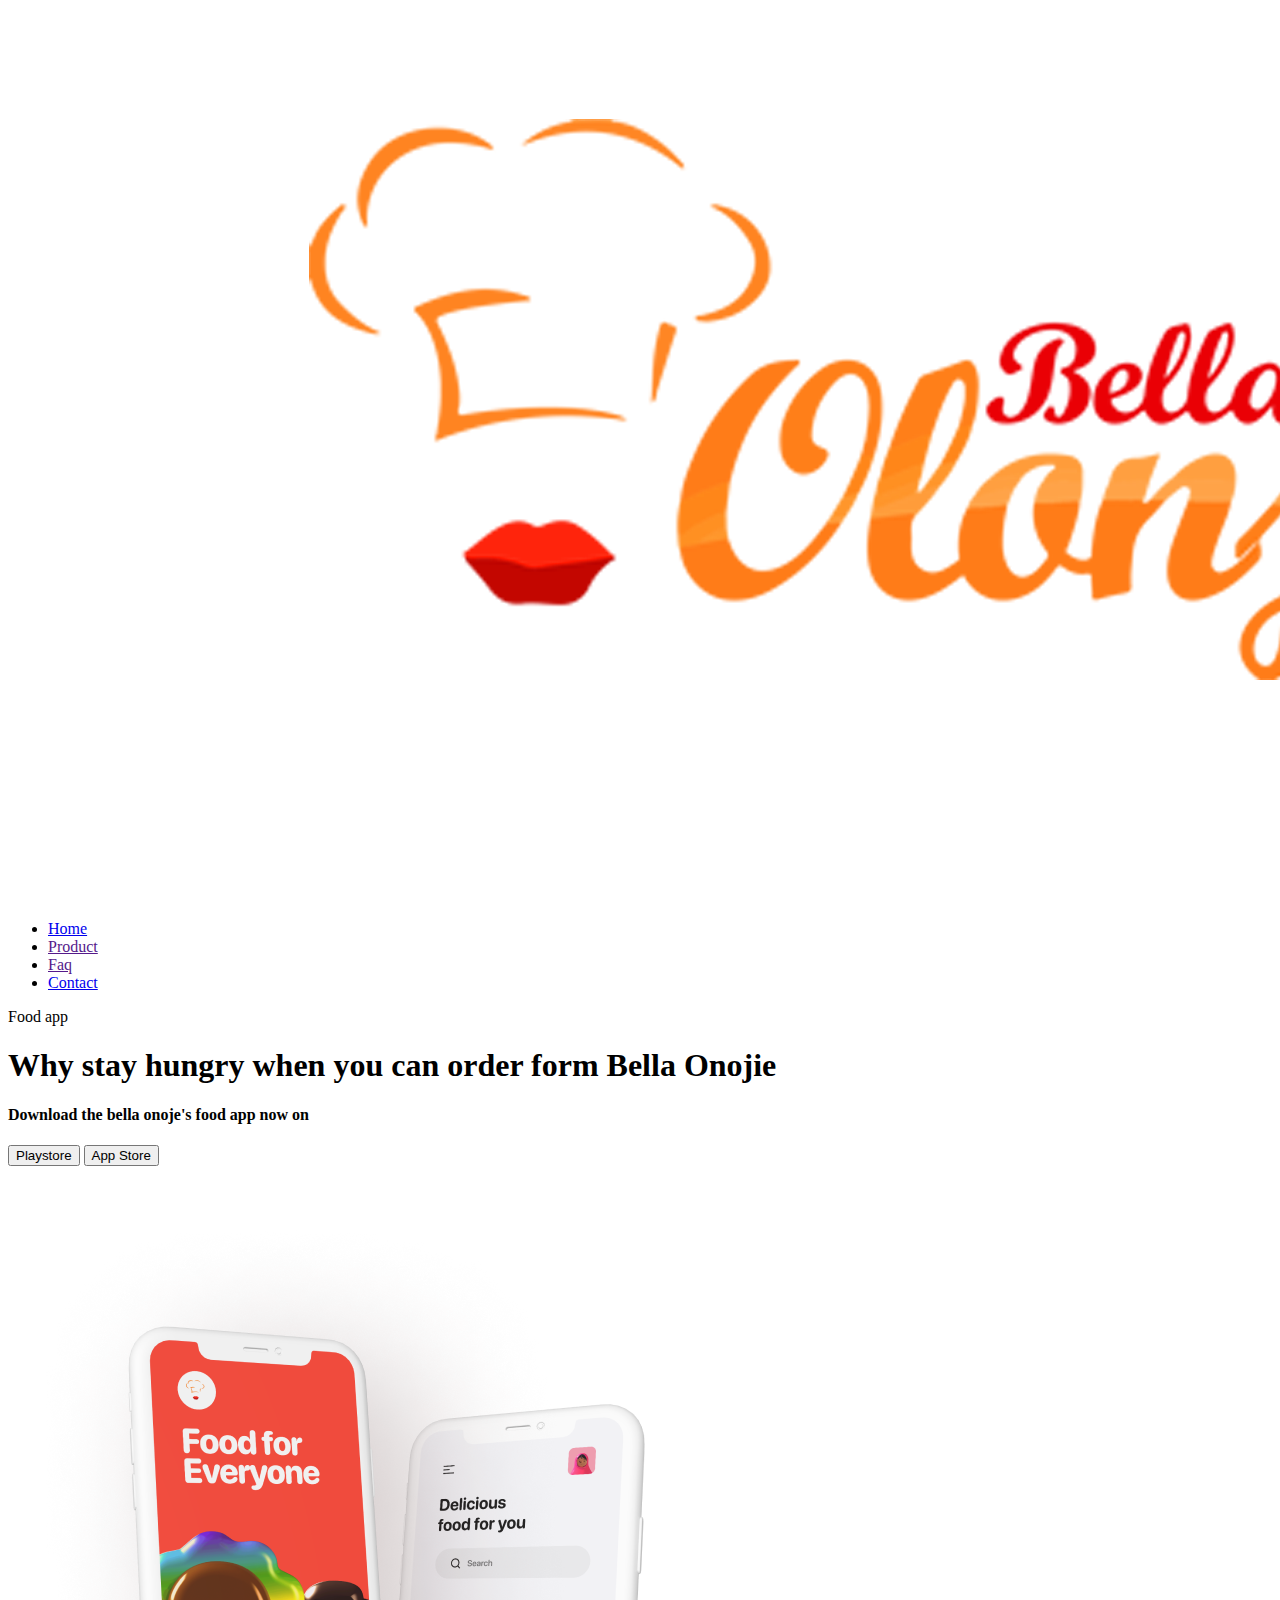
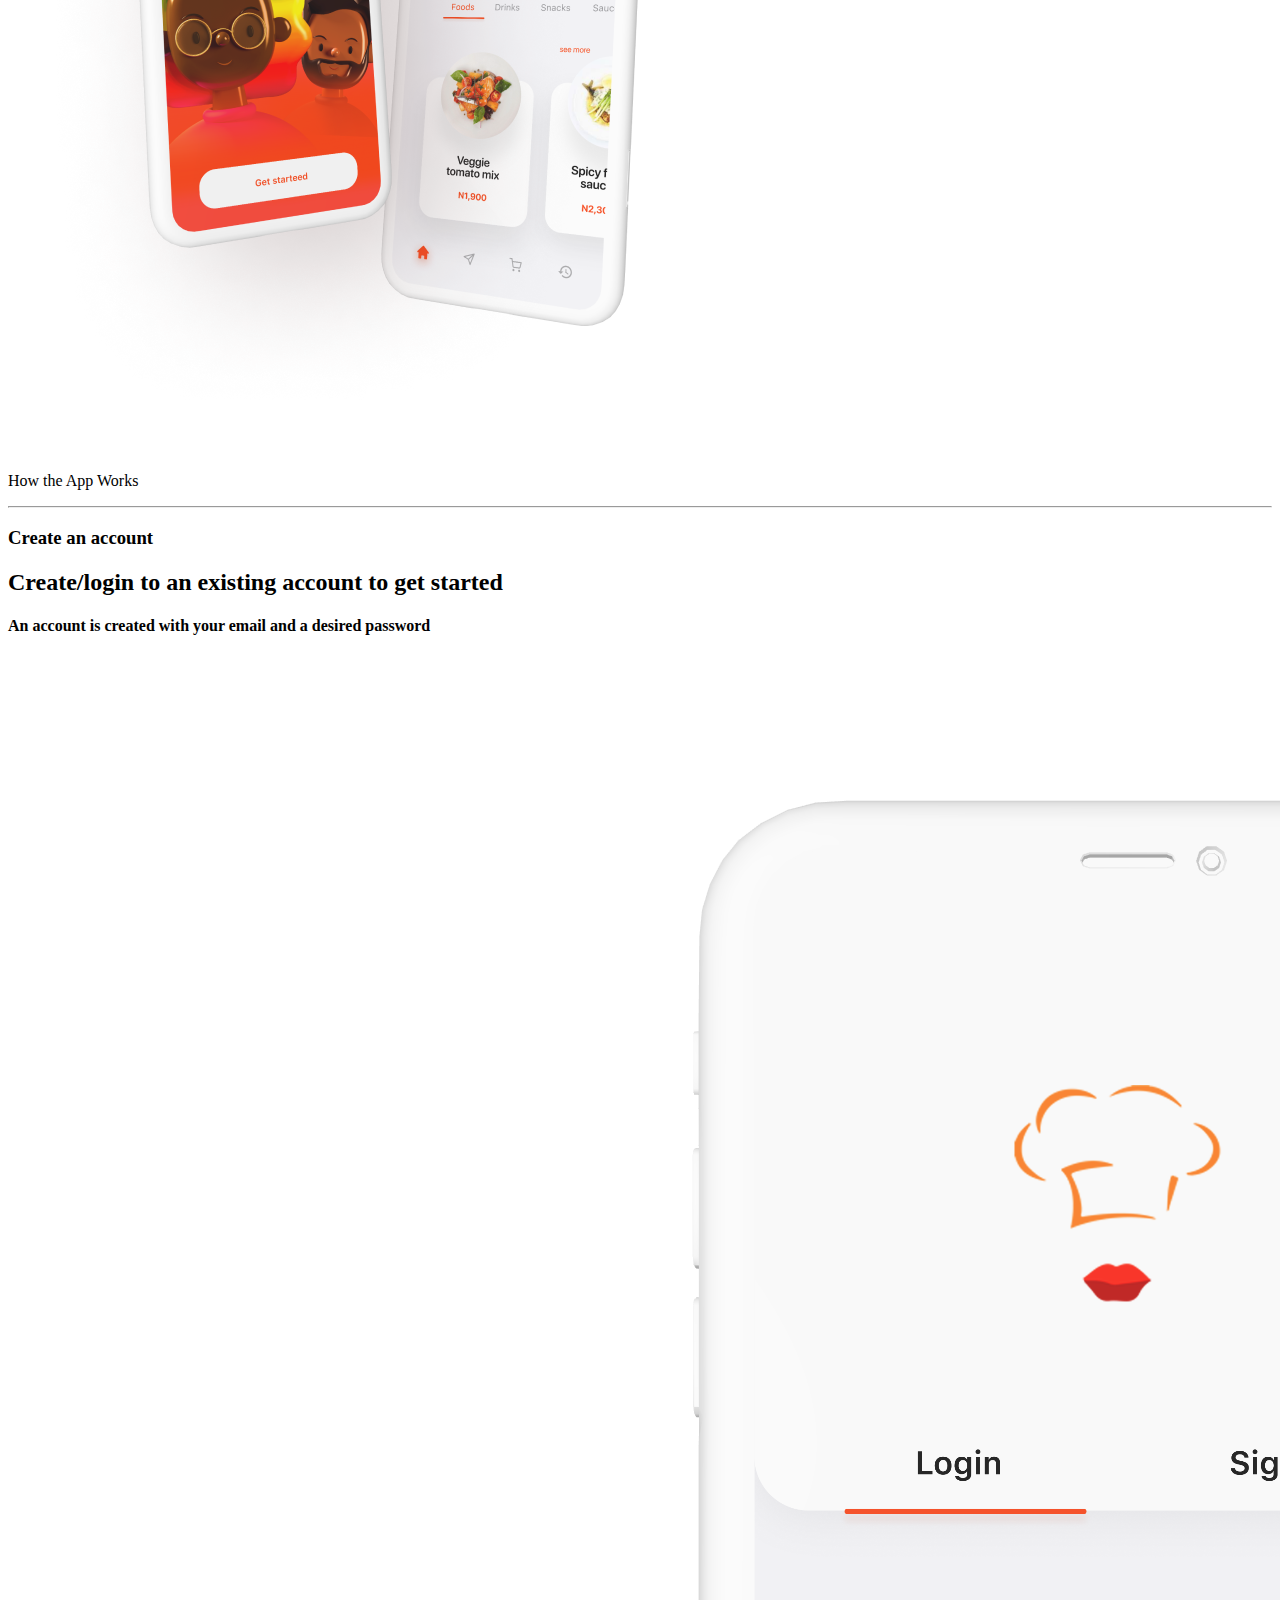
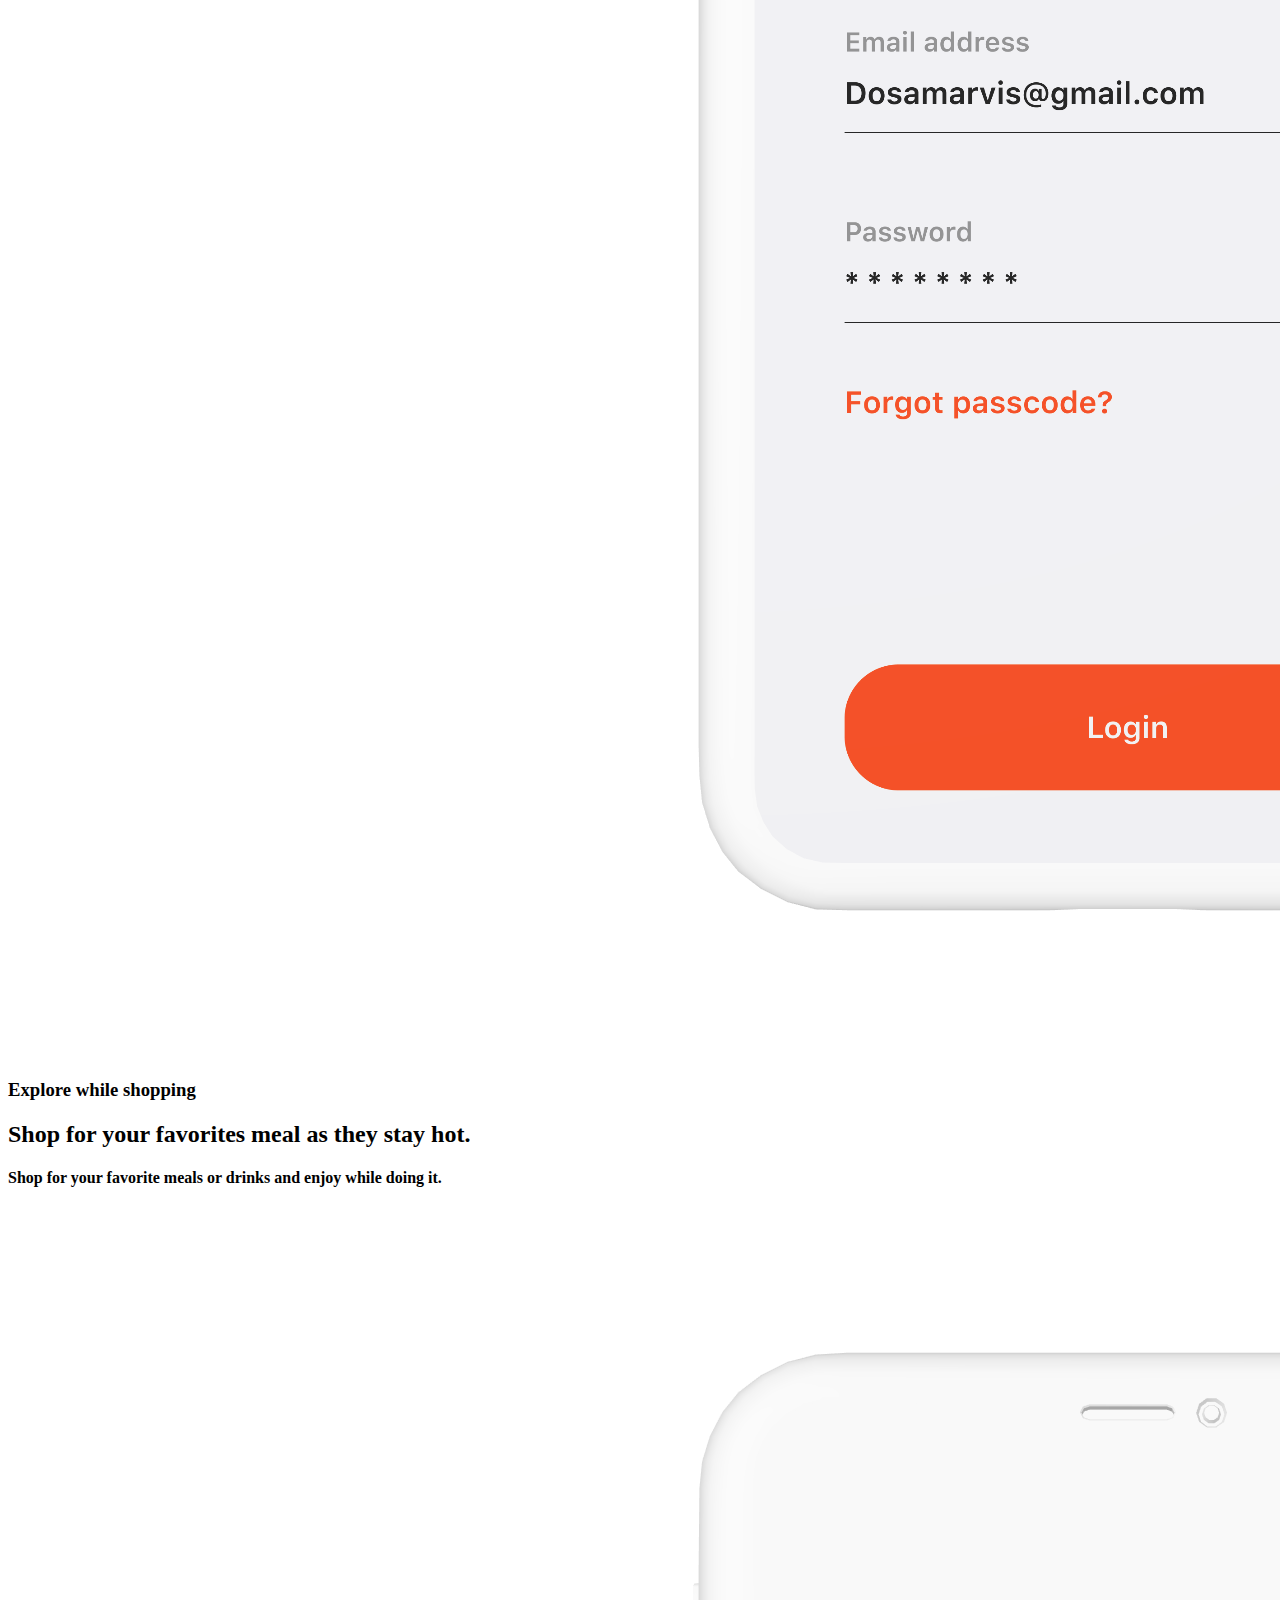
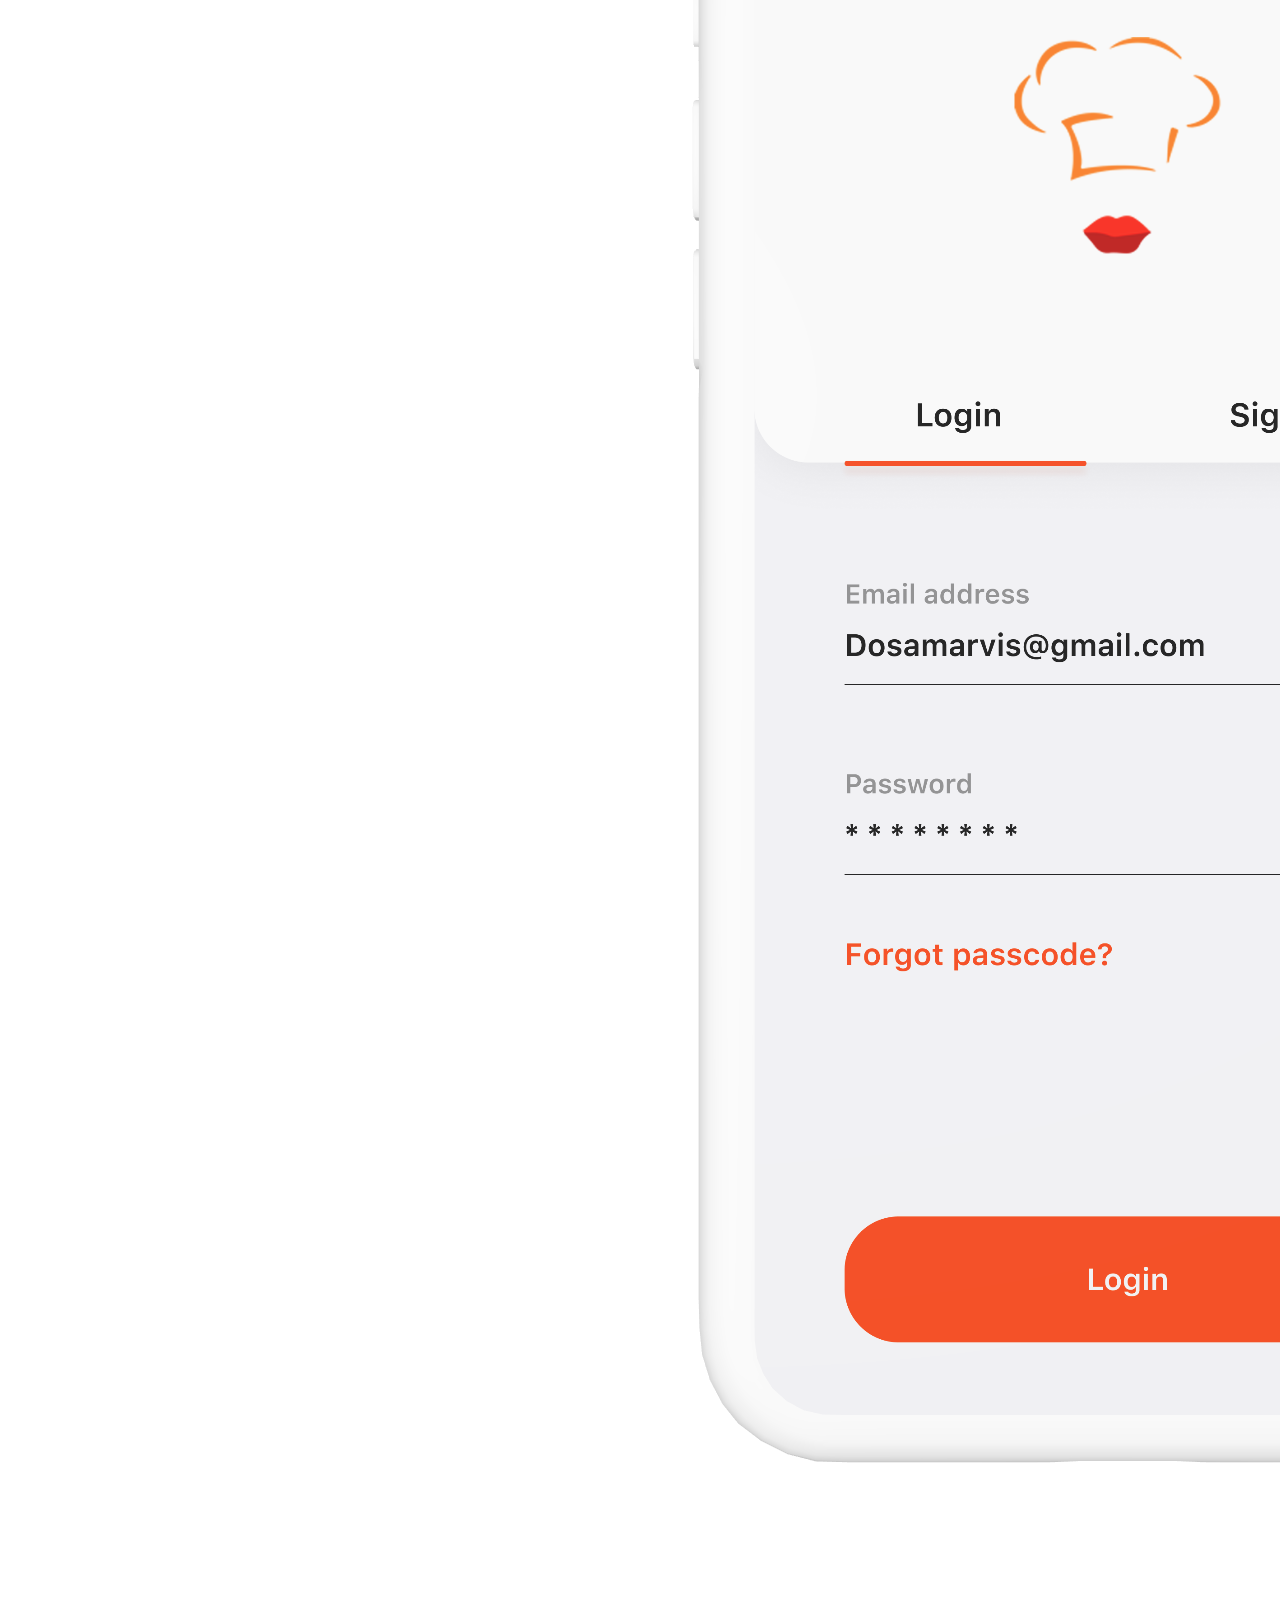
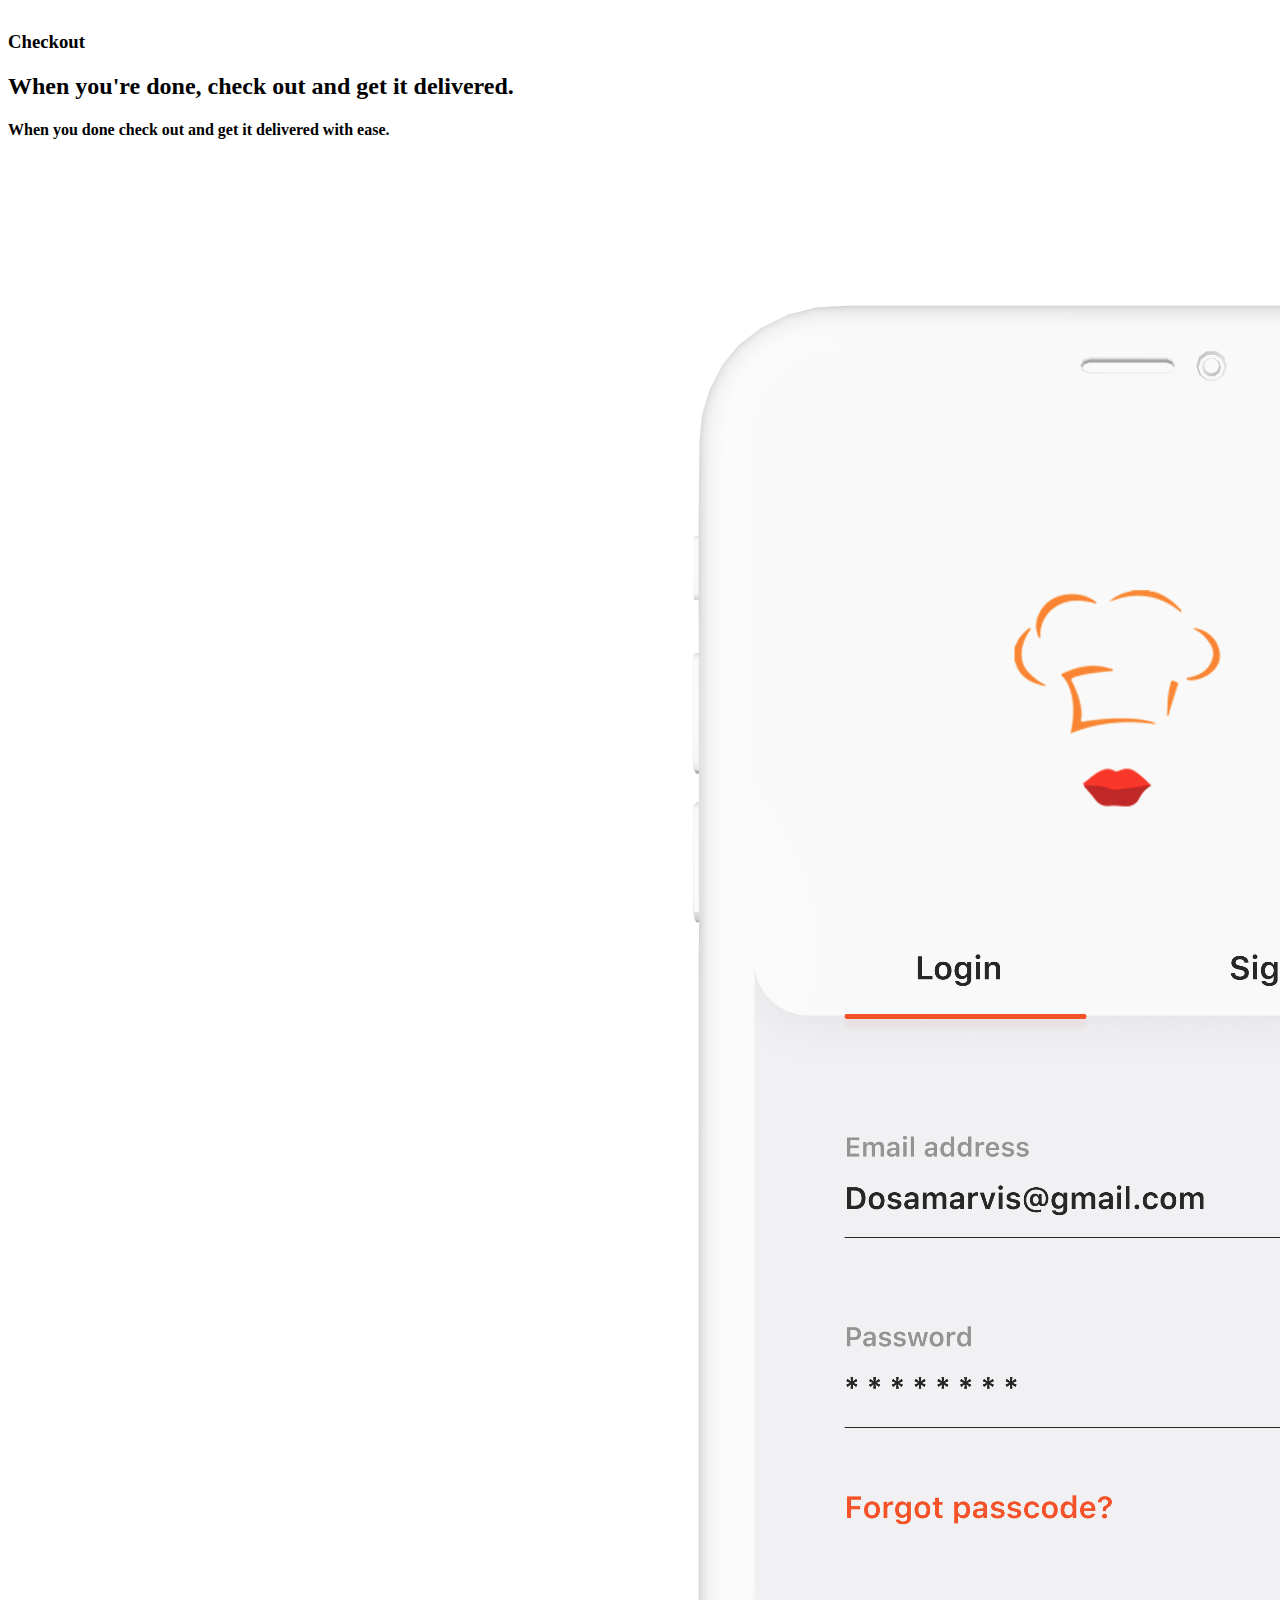
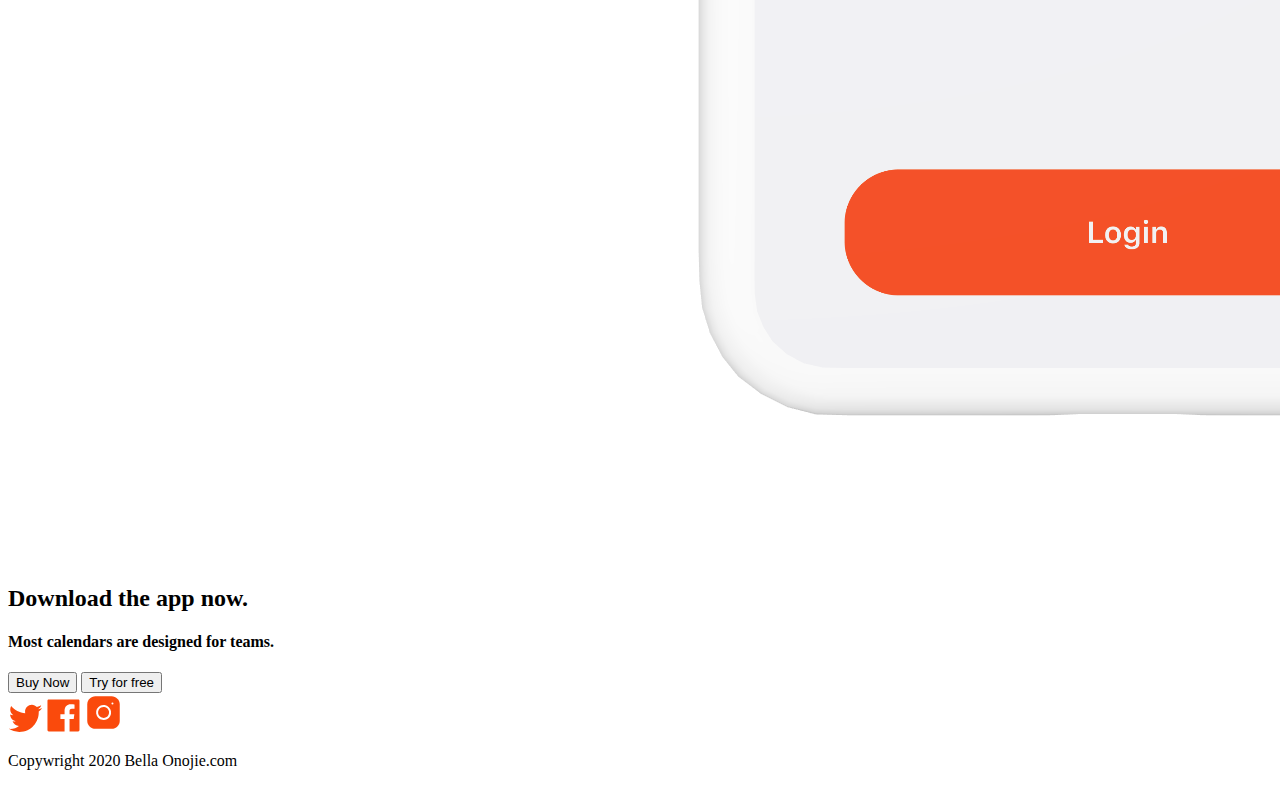
==== index.html @ 3cf5050a "adds nav and most subsections" ====
<!-- This will be the homepage of the website. -->
<!DOCTYPE html>
<html lang="en">

<head>
    <!-- Document Information -->
    <meta charset="UTF-8">
    <meta name="viewport" content="width=device-width, initial-scale=1.0">

    <link rel="stylesheet" href="css/main.css">
    <title>Bella Olange</title>
</head>

<body>
    <div class="container">
        <header>
            <!-- Logo -->
            <img src="images/logo-large.png" alt="">
            <!-- Nav here - Group so can be in hamburger -->
            <nav class="main-nav">
                <ul class="nav-list">
                    <li><a href="index.html" class="current">Home</a></li>
                    <li><a href="">Product</a></li>
                    <li><a href="">Faq</a></li>
                    <li><a href="contact.html">Contact</a></li>
                </ul>
            </nav>
        </header>
        <main>
            <!-- Header Content -->
            <div class="mainHeader">
                <!-- Text Content for header here -->
                <div class="headerText">
                    <p>Food app</p>
                    <h1>Why stay hungry when
                        you can order form Bella Onojie</h1>
                    <h4>Download the bella onoje's food app now on</h4>
                </div>

                <!-- Button Pair -->
                <div>
                    <button class="buttonHeader buttonOran">Playstore</button>
                    <button class="buttonHeader buttonClear">App Store</button>
                </div>
            </div>
            <!-- MAIN PHONE PAIR -->
            <div>
                <img src="images/twophones.png" alt="">
            </div>
            <!-- HOW APP WORKS & Divider SECTION -->
            <div class = "appworks">
                <p>How the App Works</p>
                <hr>
            </div>

            <!-- MAIN CONTENT CARDS -->

            <!-- ACCOUNT -->
            <div class="card">
                <!-- Card Text -->
                <div>
                    <h3>Create an account</h3>
                    <h2>Create/login to an existing account to get started</h2>
                    <h4>An account is created with your email and a desired password</h4>
                </div>
                <!-- Card Img -->
                <img src="images/phone_login.png" alt="mobile login page of the app.">
            </div>

            <!-- SHOPPING -->
            <div class="card">
                <!-- Card Text -->
                <div>
                    <h3>Explore while shopping</h3>
                    <h2>Shop for your favorites meal as they stay hot.</h2>
                    <h4>Shop for your favorite meals or drinks and enjoy while doing it.</h4>
                </div>
                <!-- Card Img -->
                <img src="images/phone_login.png" alt="mobile login page of the app.">
            </div>
            
            <!-- CHECKOUT -->
            <div class="card">
                <!-- Card Text -->
                <div>
                    <h3>Checkout</h3>
                    <h2>When you're done, check out and get it delivered.</h2>
                    <h4>When you done check out and get it delivered with ease.</h4>
                </div>
                <!-- Card Img -->
                <img src="images/phone_login.png" alt="mobile login page of the app.">
            </div>

            <!-- DOWNLOAD APP NOW SECTION -->
            <div class="Download">
                <h2>Download the app now.</h2>
                <h4>Most calendars are designed for teams. </h4>
                <!-- Buttons -->
                <div>
                    <button class="buttonDownload buttonOran">Buy Now</button>
                    <button class="buttonDownload buttonClear">Try for free</button>
                </div>
            </div>
        </main>
        <footer>
            <!-- Site Logo (hidden in mobile), Social Media SVGs -->
            <img src="images/twitter.svg" alt="Twitter link">
            <img src="images/facebook-filled.svg" alt="Facebook link">
            <img src="images/instagram.svg" alt="Instagram link">
            <p>Copywright 2020 Bella Onojie.com</p>
        </footer>
    </div>
</body>

</html>
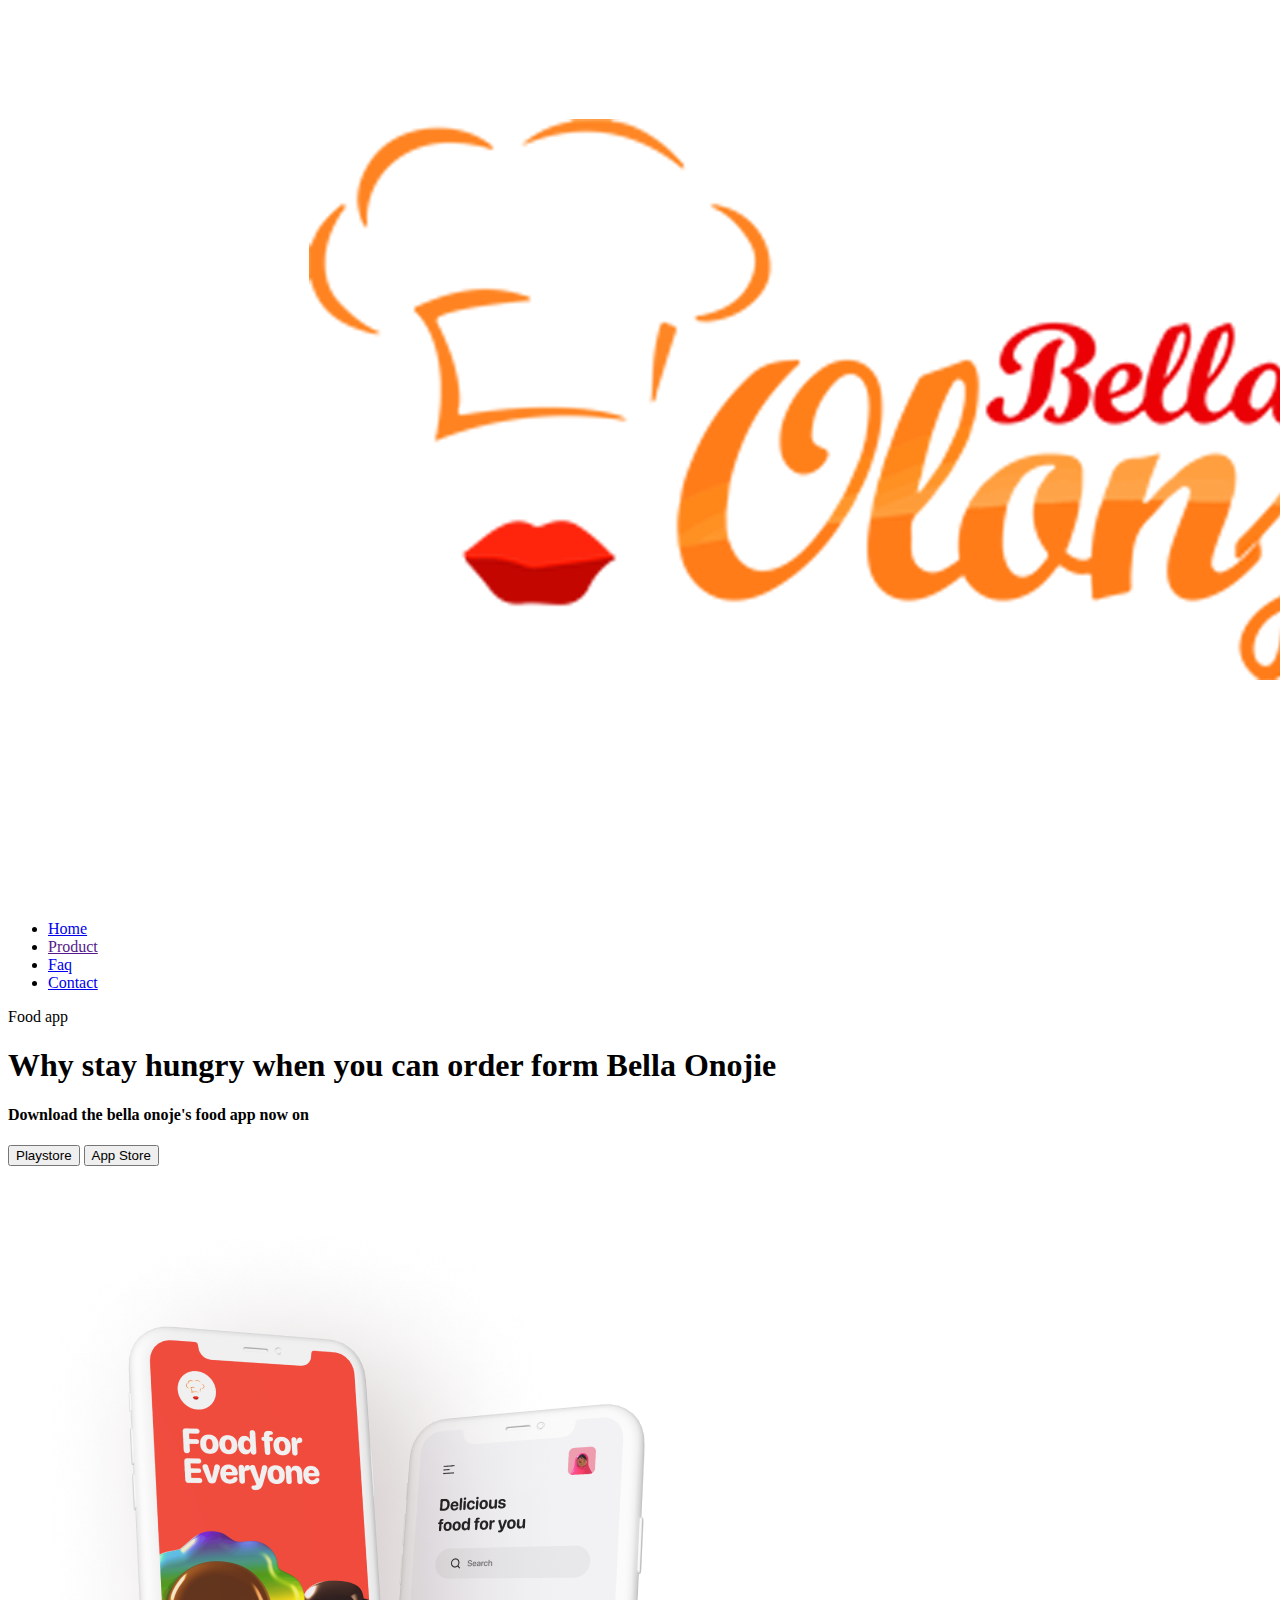
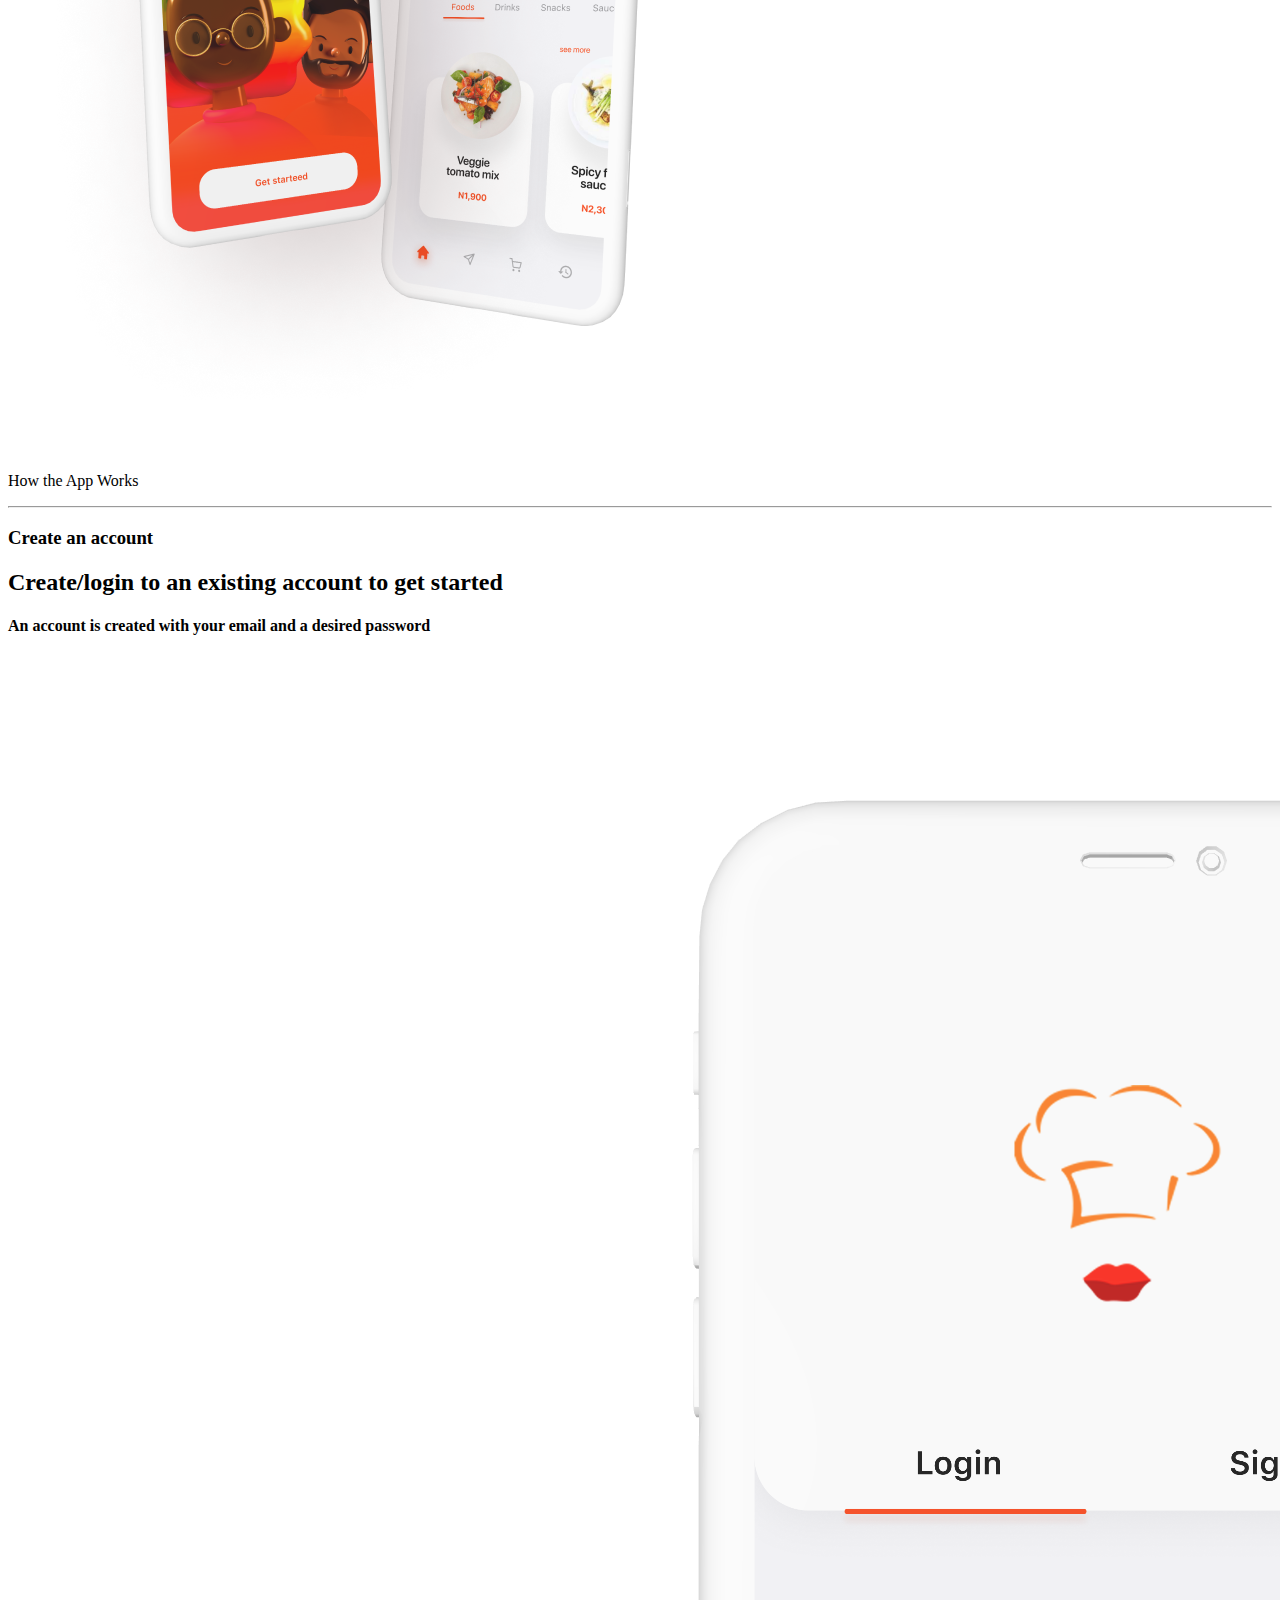
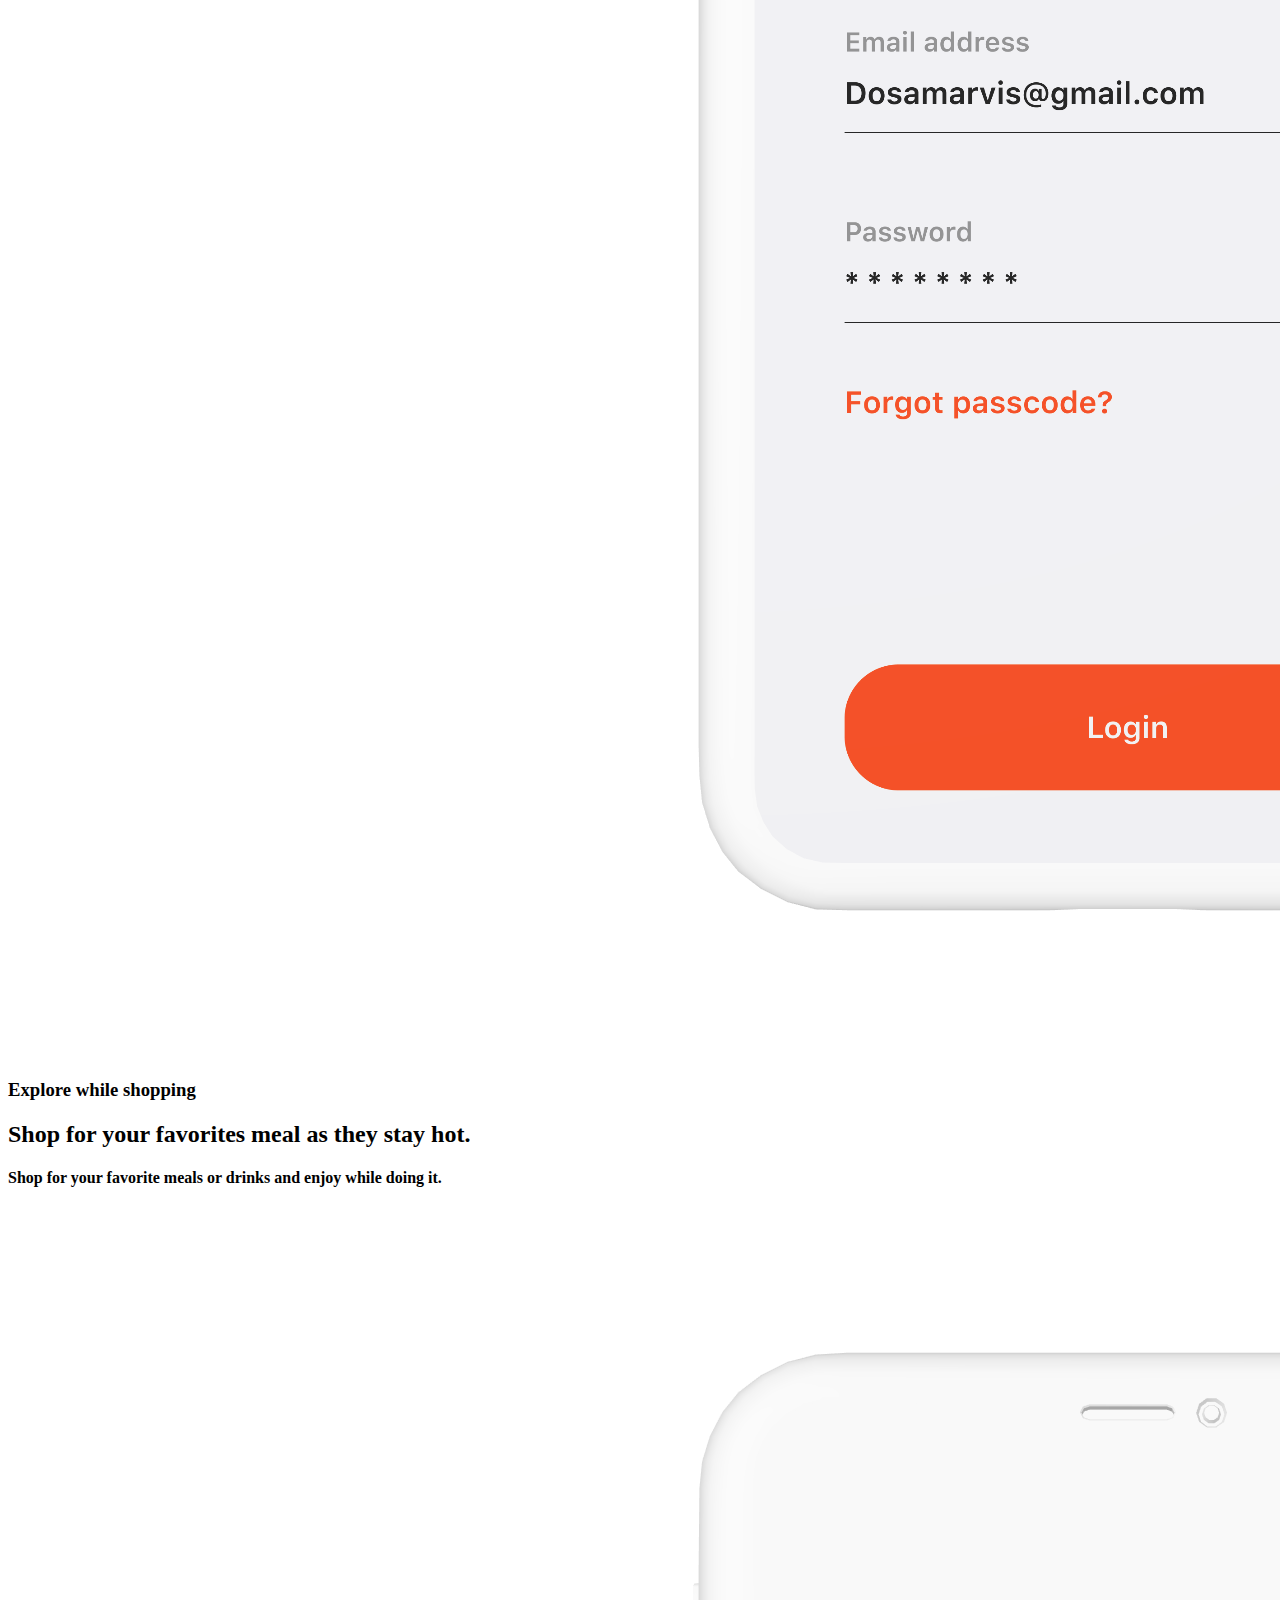
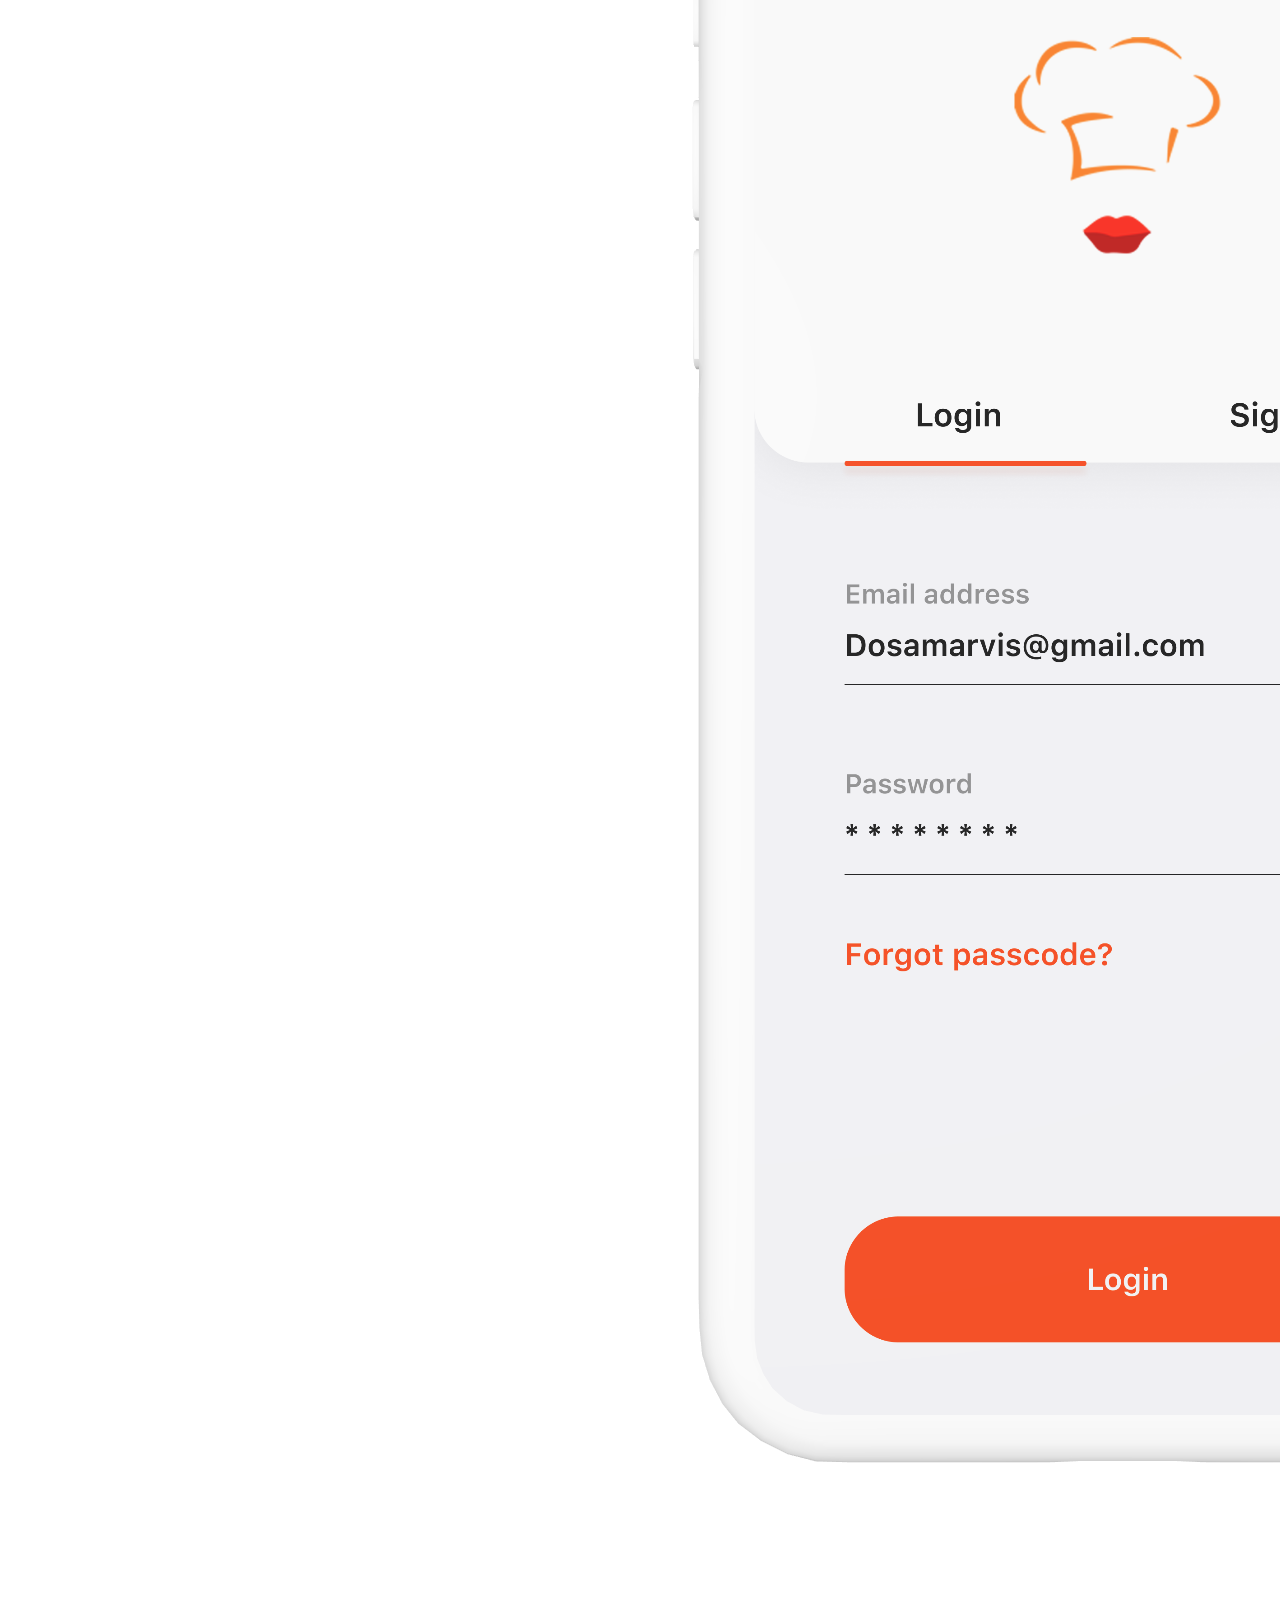
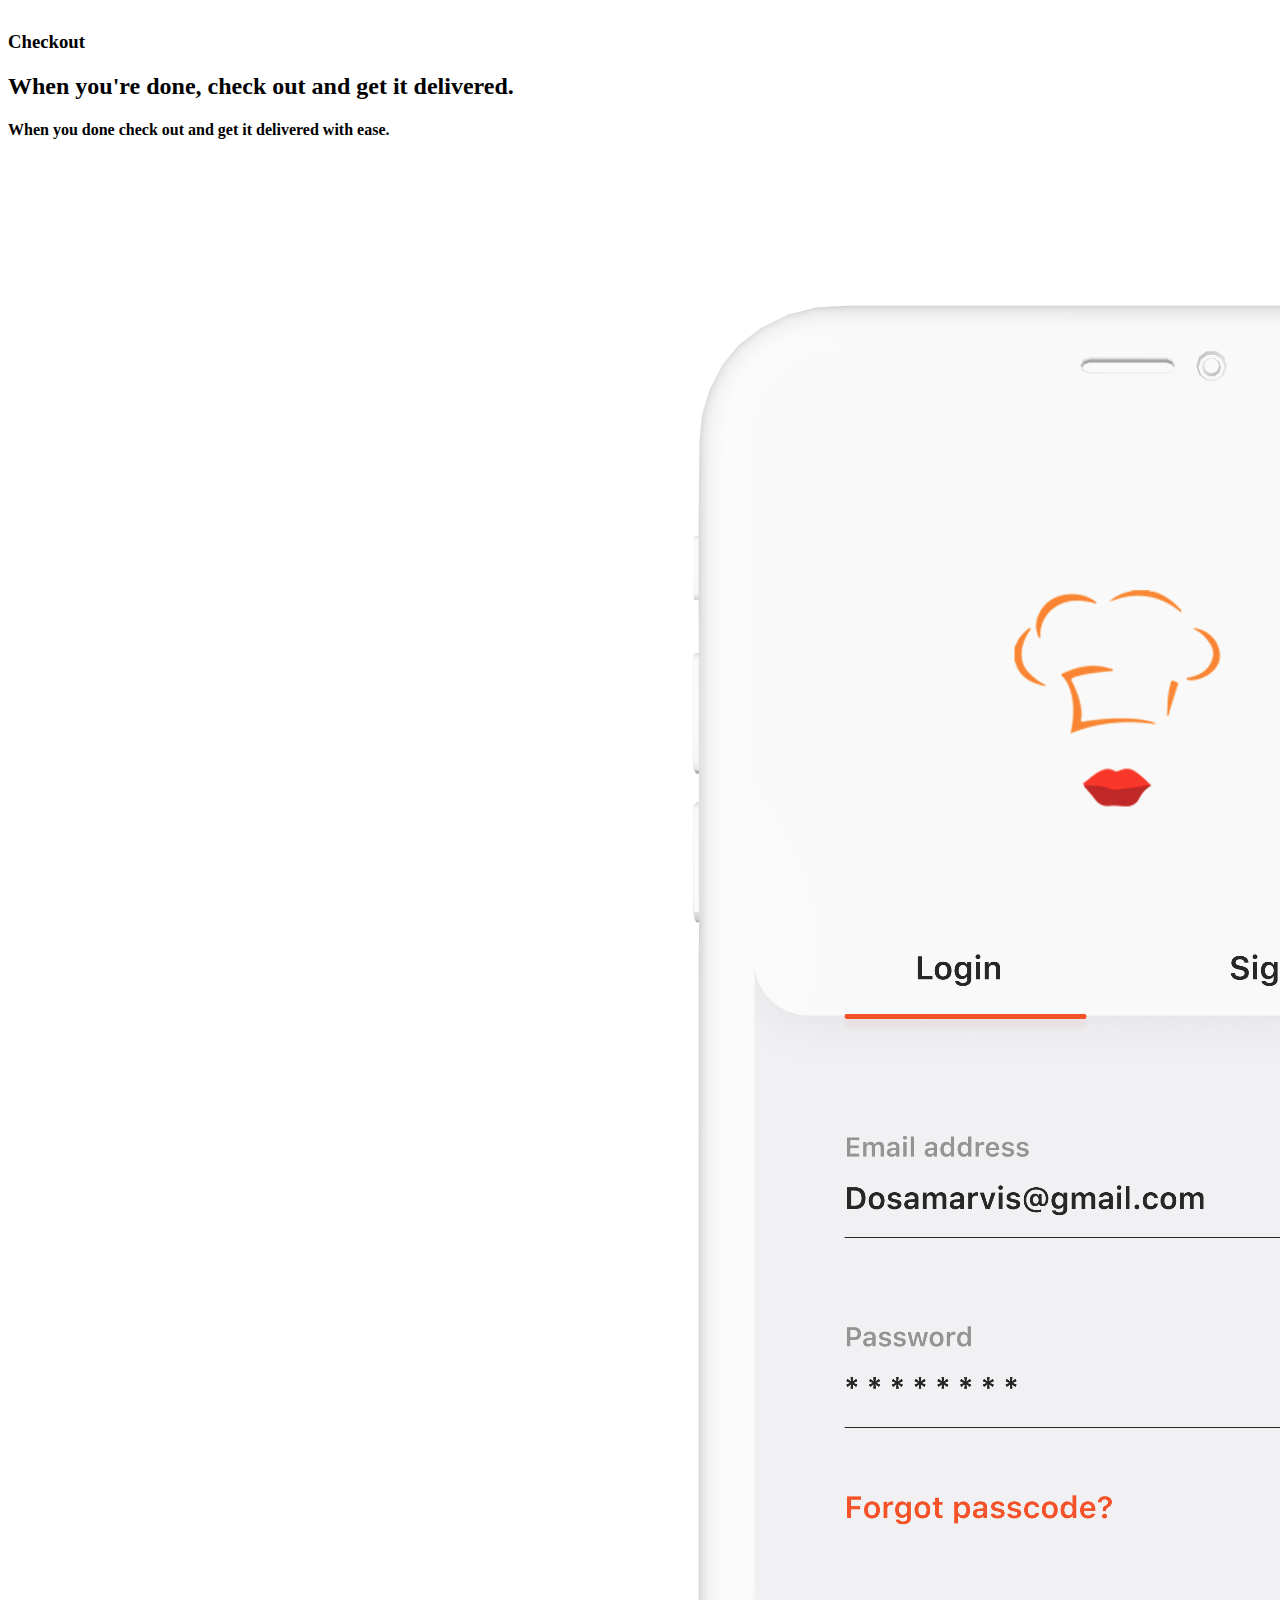
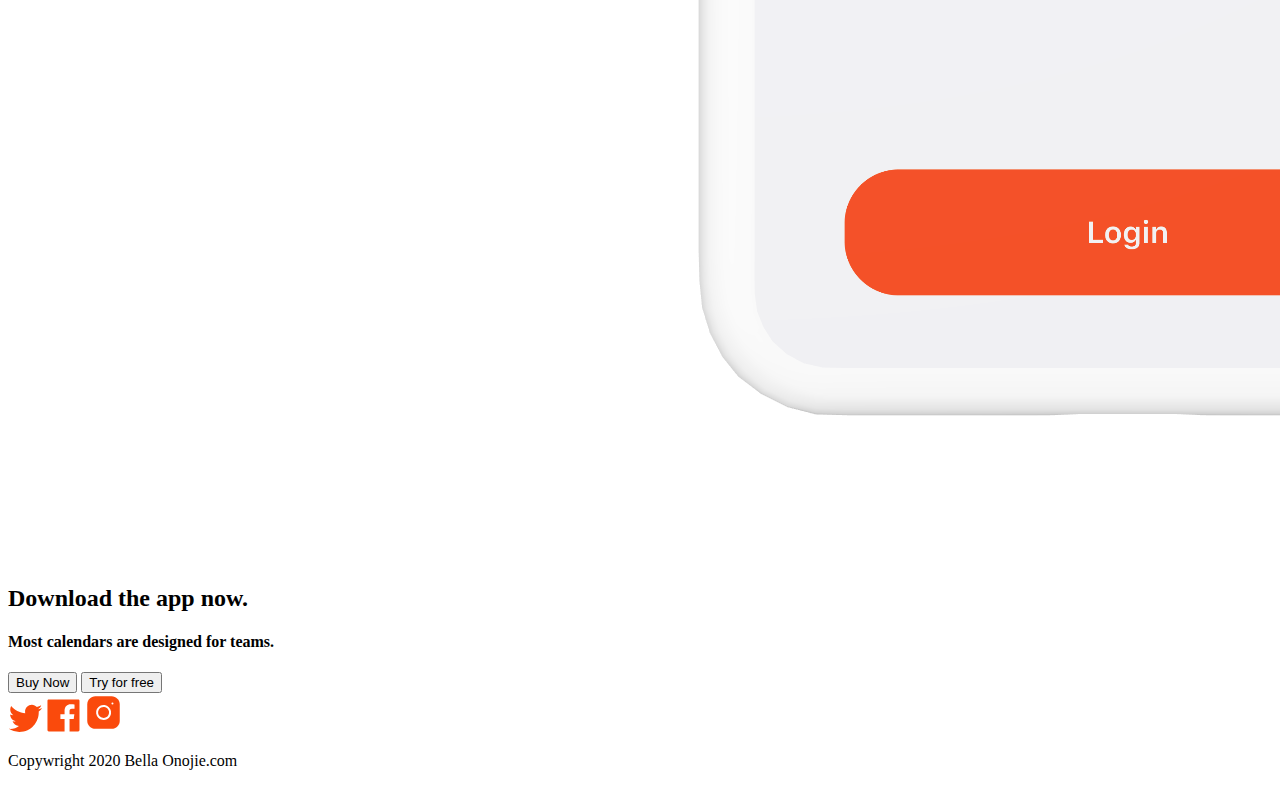
==== commit 7221349b: "updates nav with correct links" ====
--- a/index.html
+++ b/index.html
@@ -21,7 +21,7 @@
                 <ul class="nav-list">
                     <li><a href="index.html" class="current">Home</a></li>
                     <li><a href="">Product</a></li>
-                    <li><a href="">Faq</a></li>
+                    <li><a href="faq.html">Faq</a></li>
                     <li><a href="contact.html">Contact</a></li>
                 </ul>
             </nav>
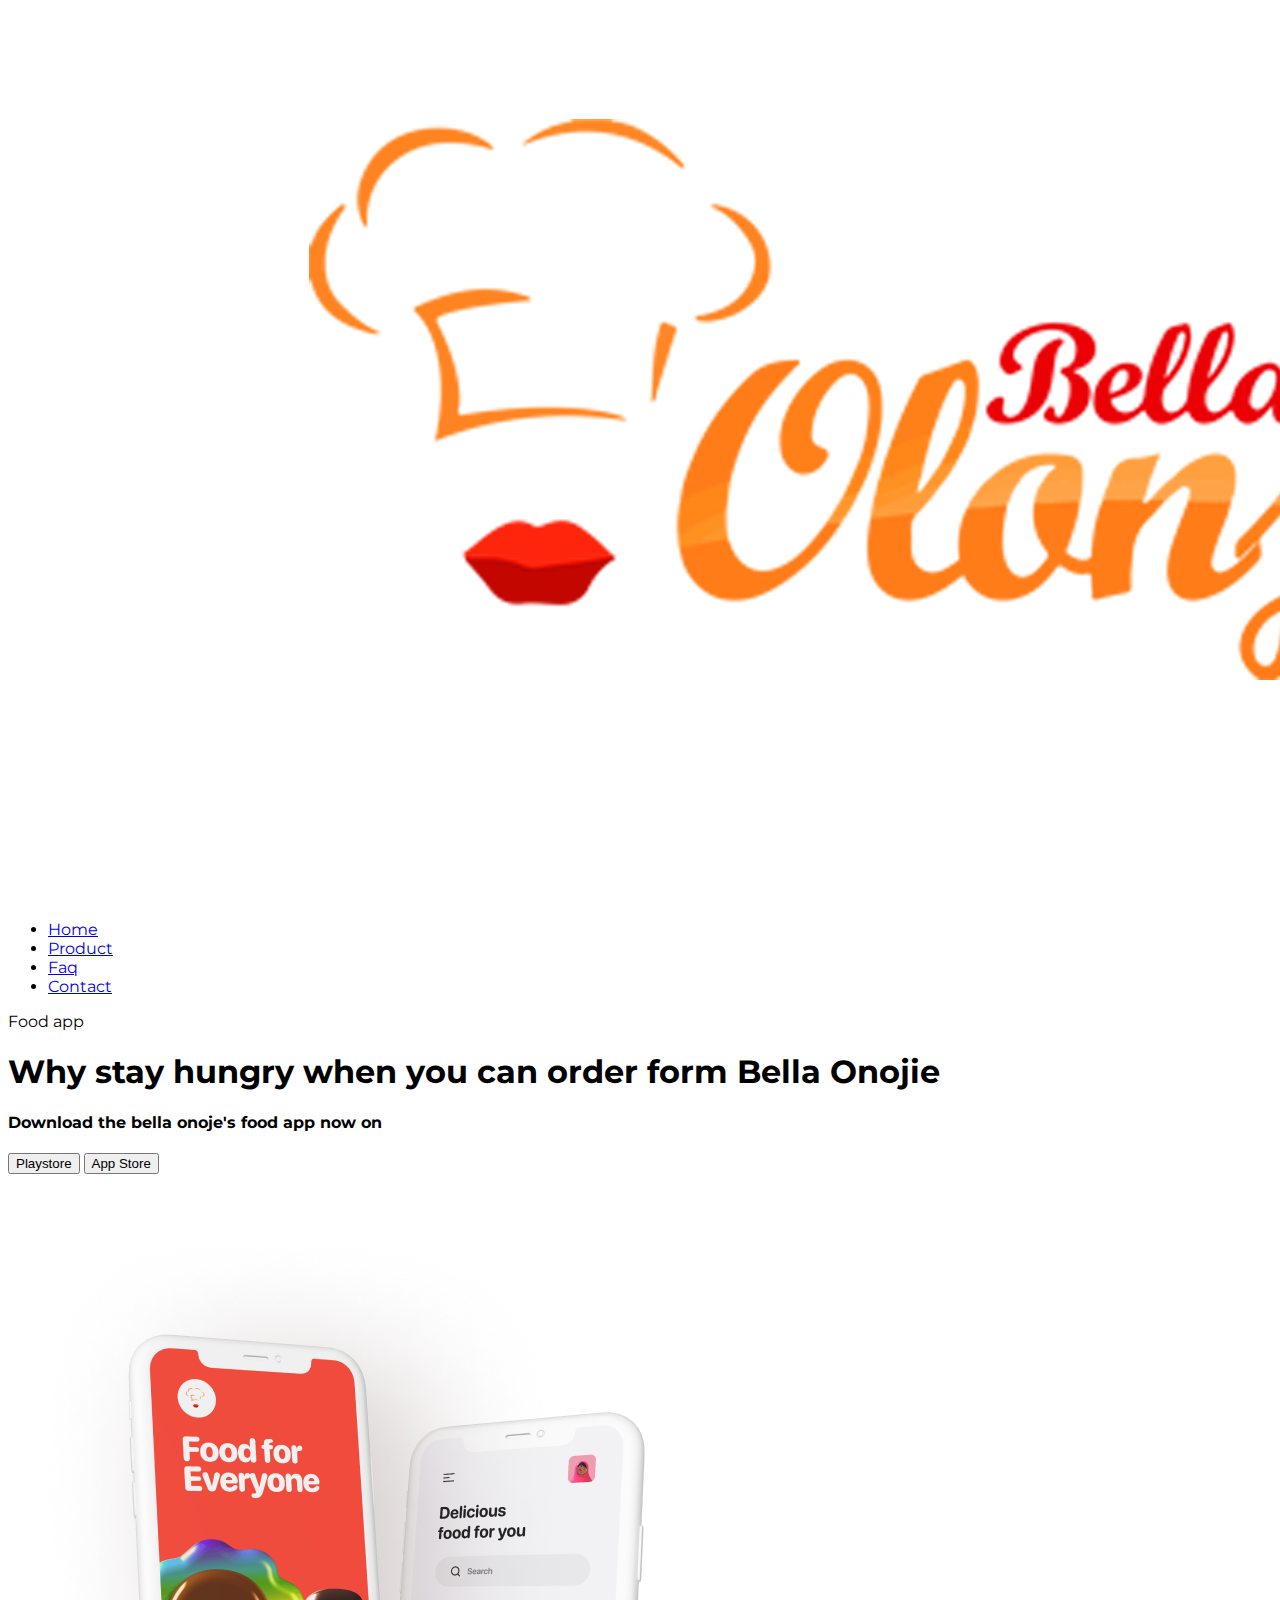
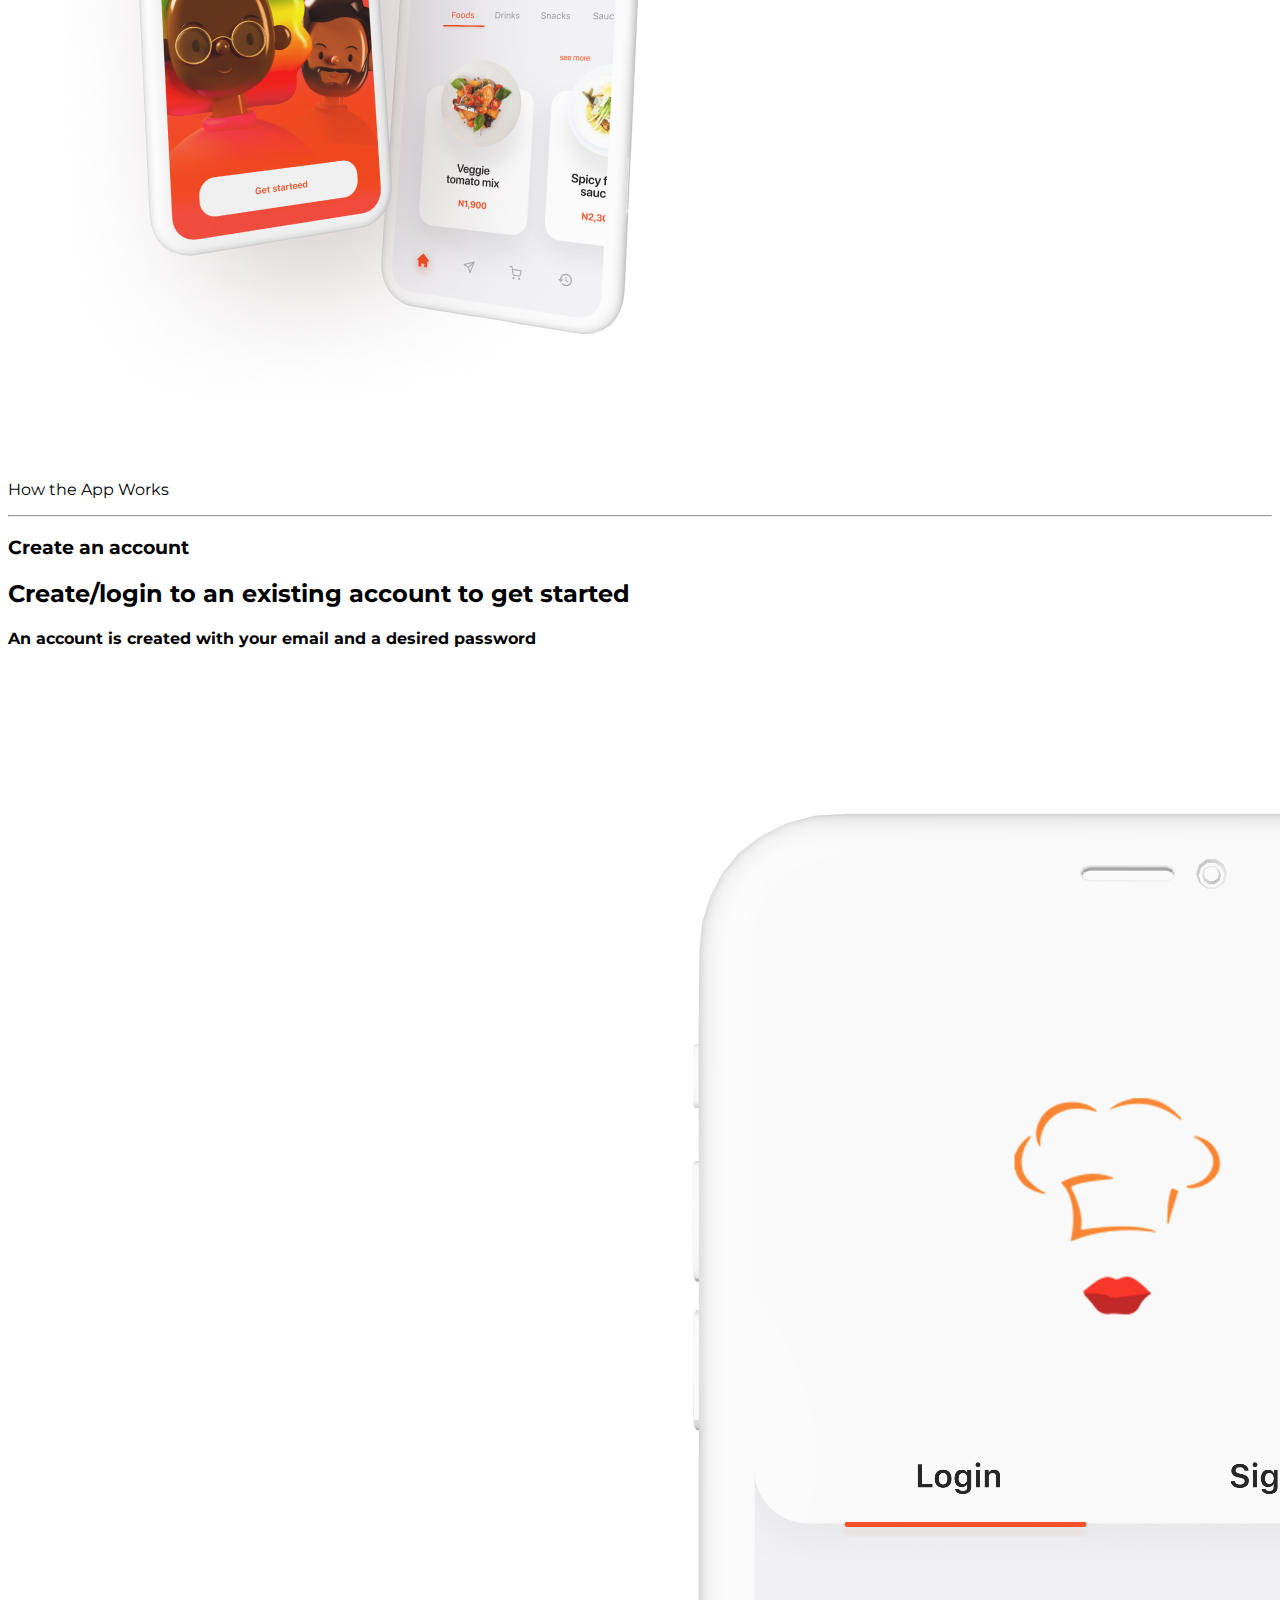
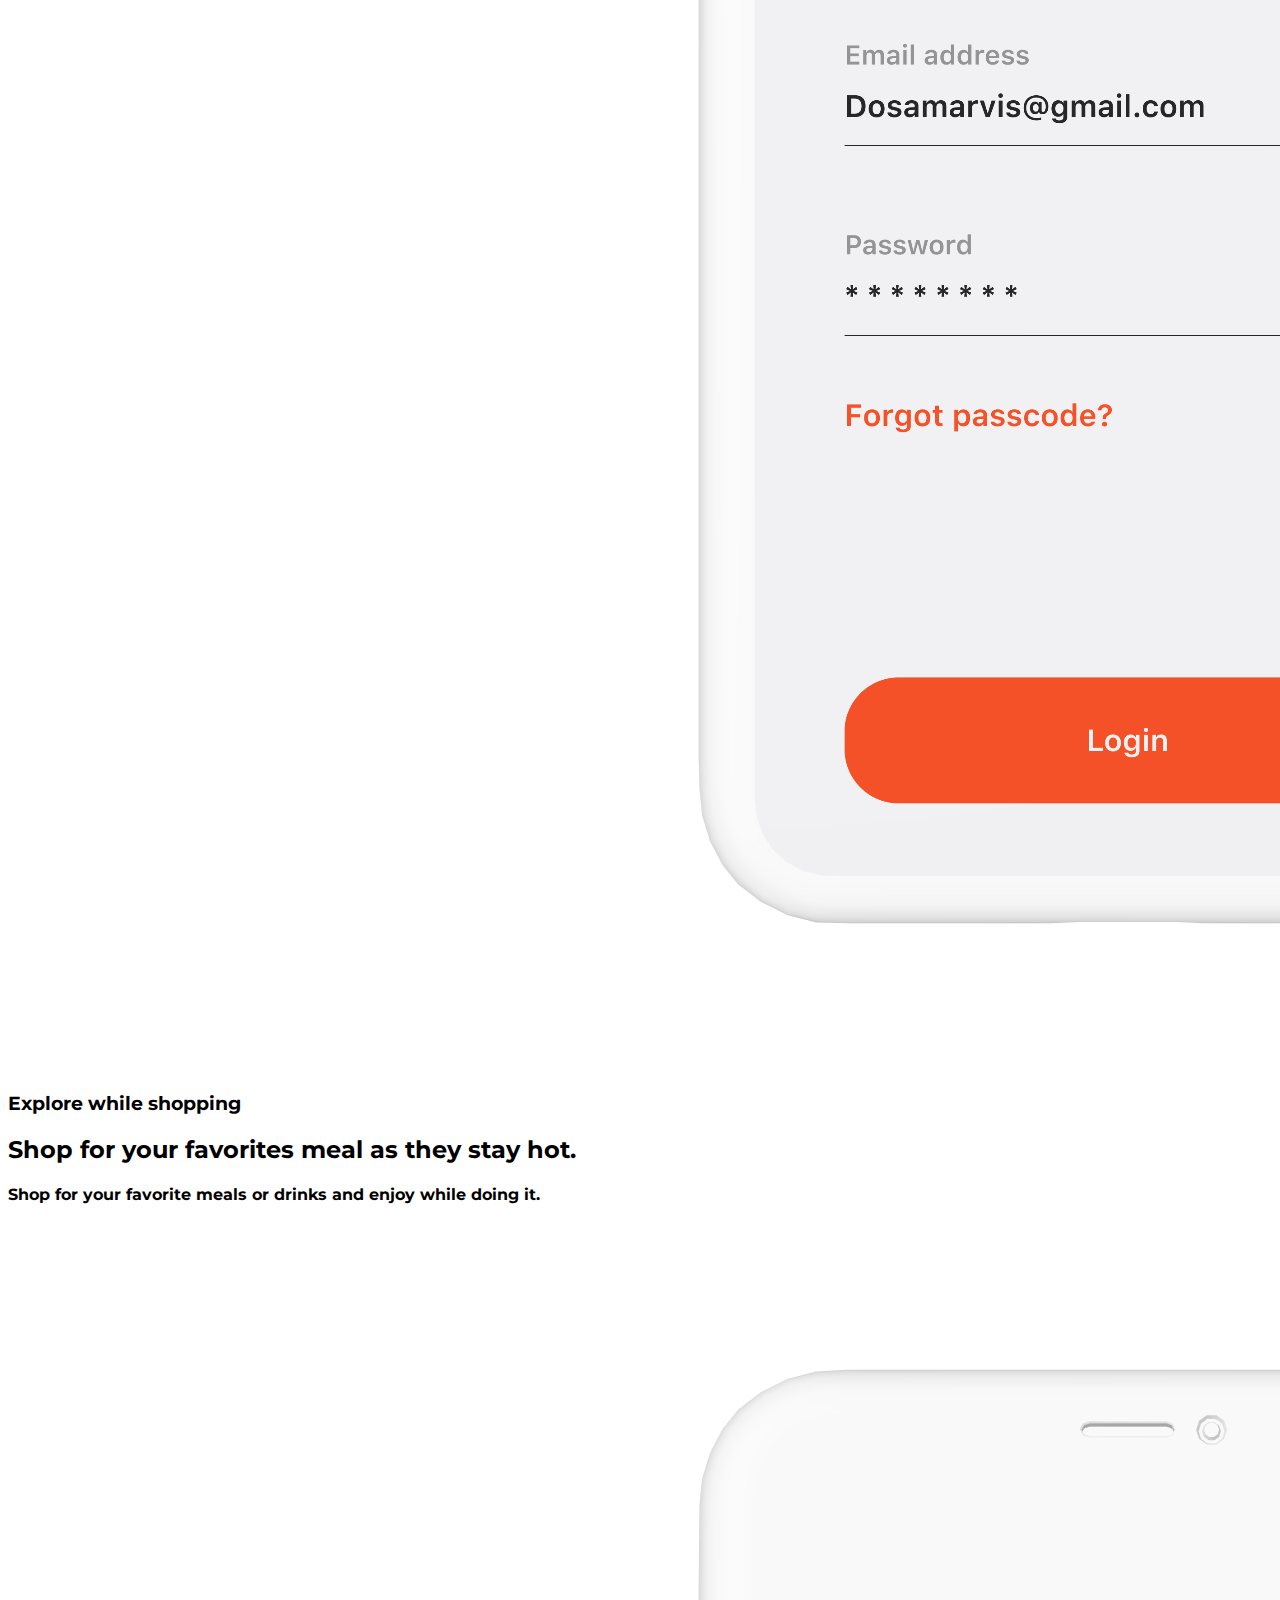
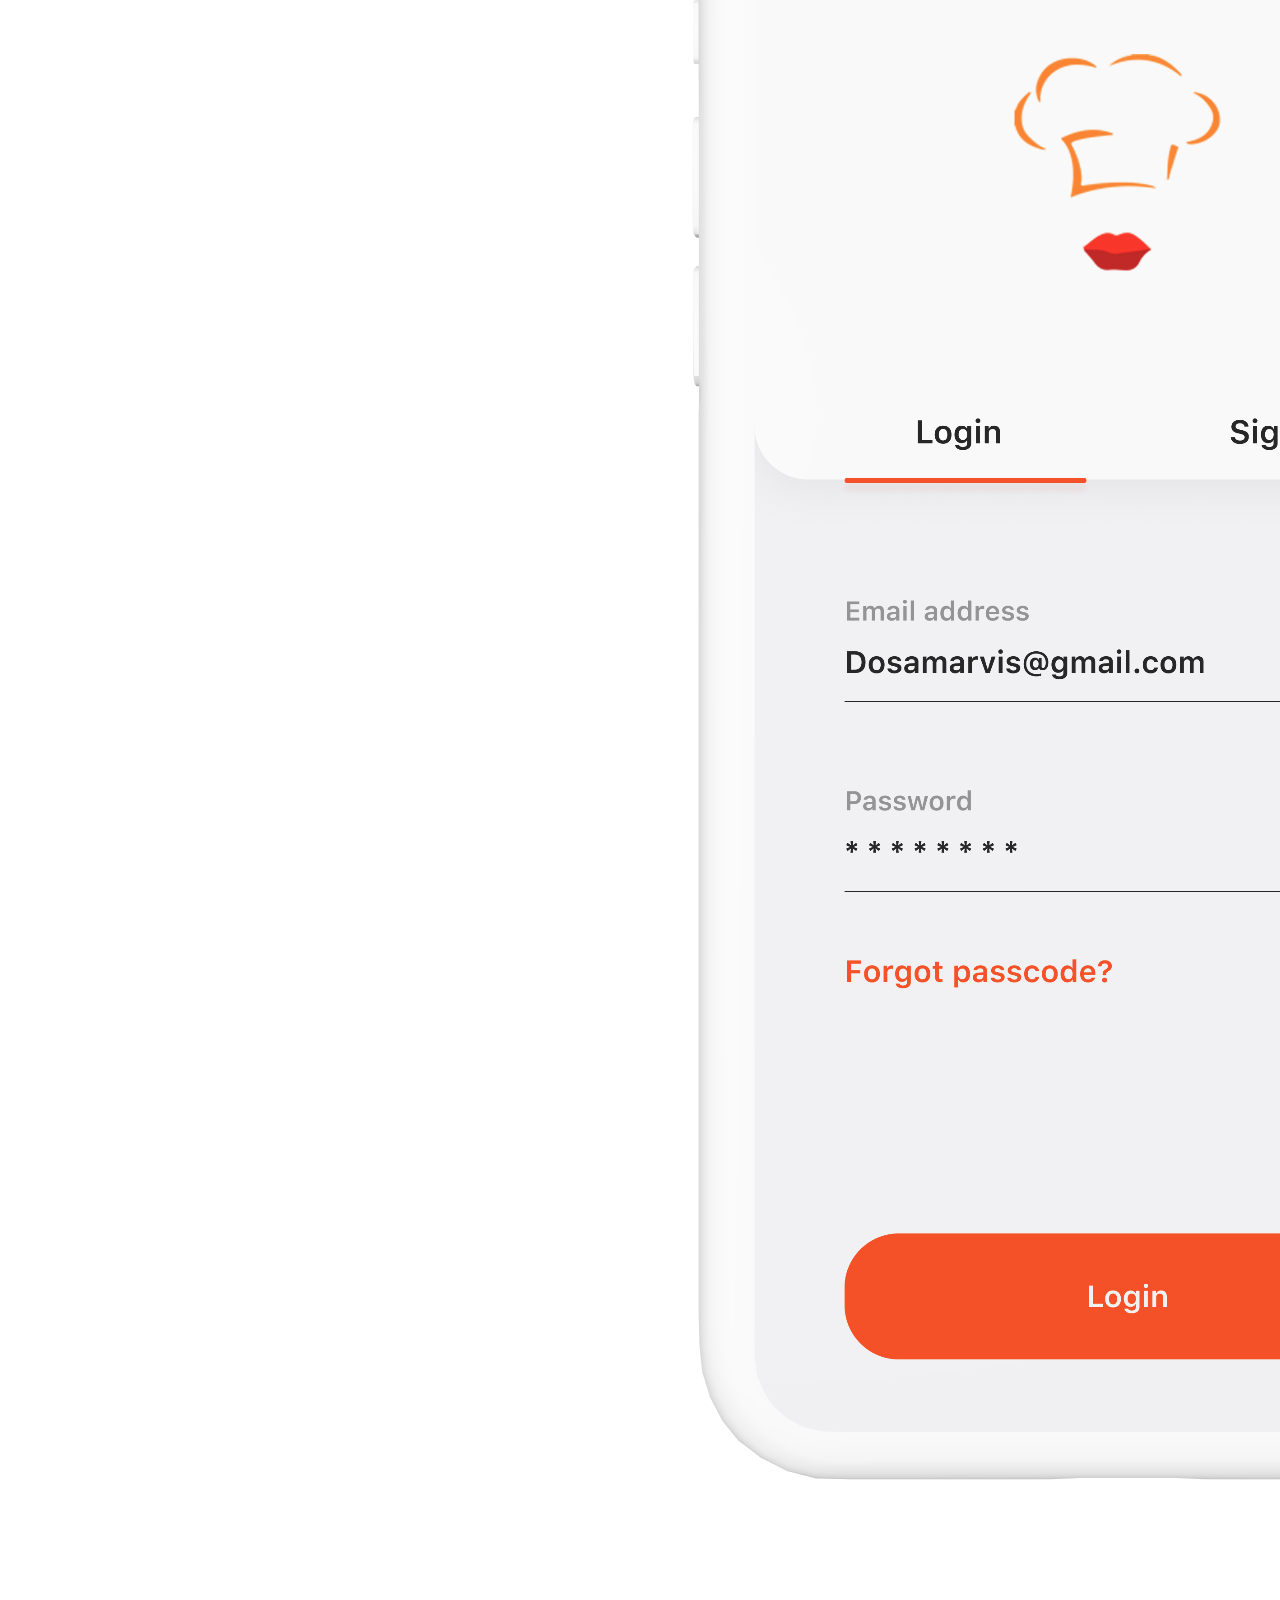
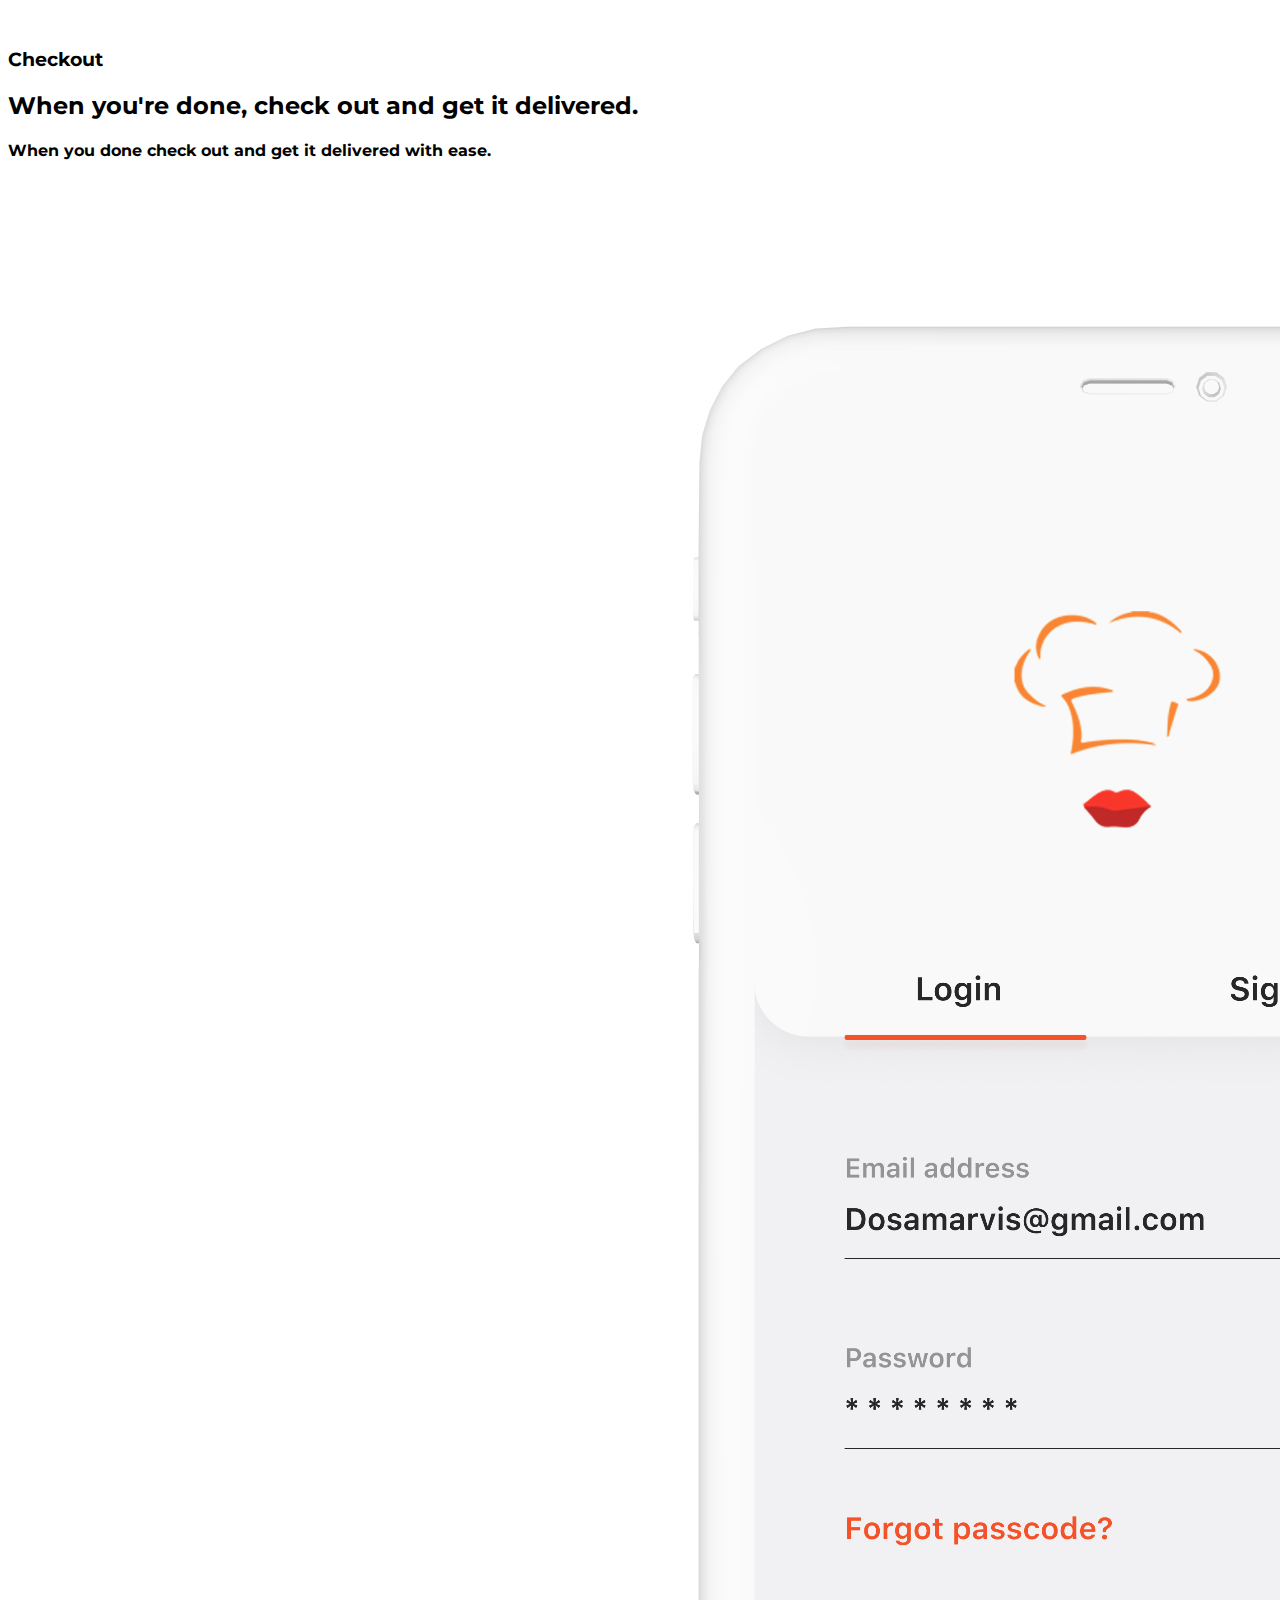
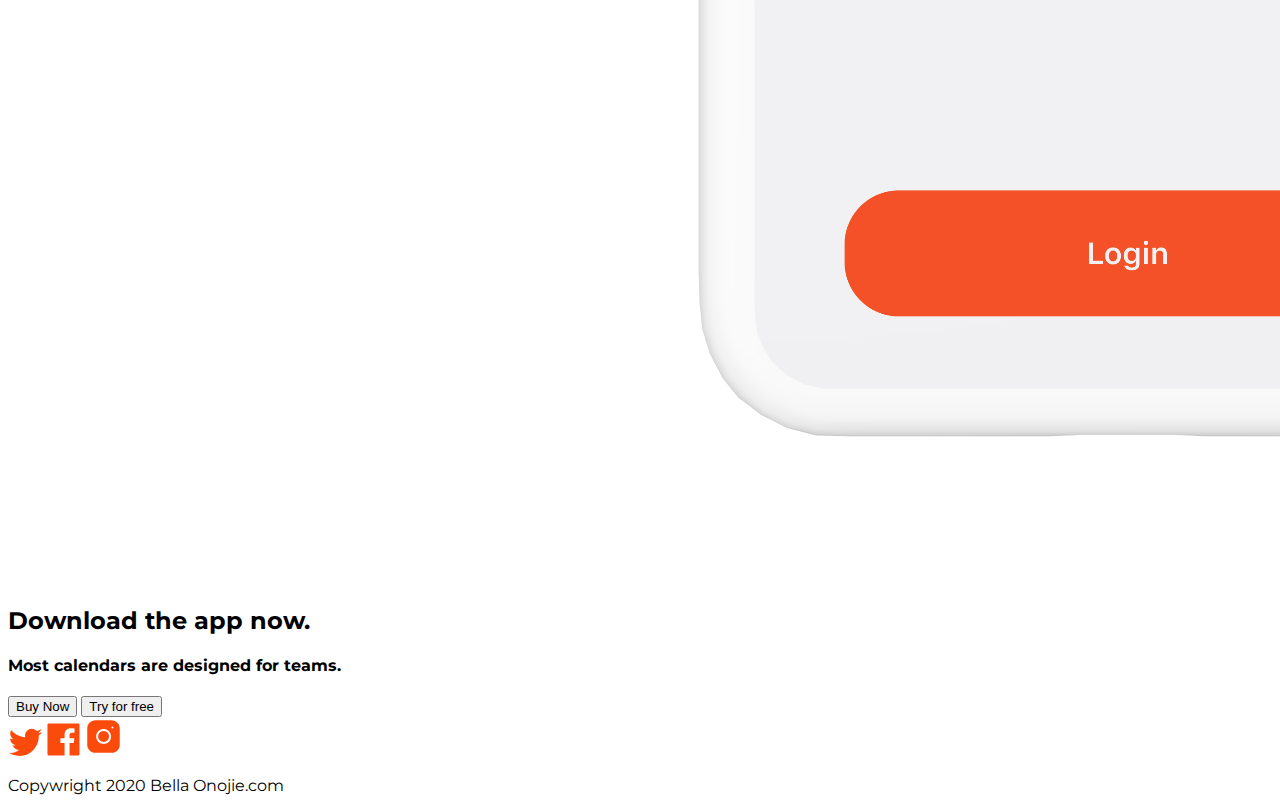
==== commit a607e031: "adds font stylesheet to head" ====
--- a/index.html
+++ b/index.html
@@ -6,7 +6,11 @@
     <!-- Document Information -->
     <meta charset="UTF-8">
     <meta name="viewport" content="width=device-width, initial-scale=1.0">
-
+    <!-- Font link Stylesheet -->
+    <link rel="preconnect" href="https://fonts.googleapis.com">
+    <link rel="preconnect" href="https://fonts.gstatic.com" crossorigin>
+    <link href="https://fonts.googleapis.com/css2?family=Montserrat:ital,wght@0,100..900;1,100..900&display=swap" rel="stylesheet">
+    <!-- Link to main stylesheet -->
     <link rel="stylesheet" href="css/main.css">
     <title>Bella Olange</title>
 </head>
@@ -20,7 +24,7 @@
             <nav class="main-nav">
                 <ul class="nav-list">
                     <li><a href="index.html" class="current">Home</a></li>
-                    <li><a href="">Product</a></li>
+                    <li><a href="products.html">Product</a></li>
                     <li><a href="faq.html">Faq</a></li>
                     <li><a href="contact.html">Contact</a></li>
                 </ul>
--- a/css/main.css
+++ b/css/main.css
@@ -0,0 +1,12 @@
+:root{
+    --color-primary:#FA4A0C;
+    --color-grey: #737373;
+    --color-black: #252B42;
+    --color-divider: #E4E4E4;
+    --color-botbanner:#252B42;
+
+}
+
+html{
+    font-family: "Montserrat", sans-serif;
+}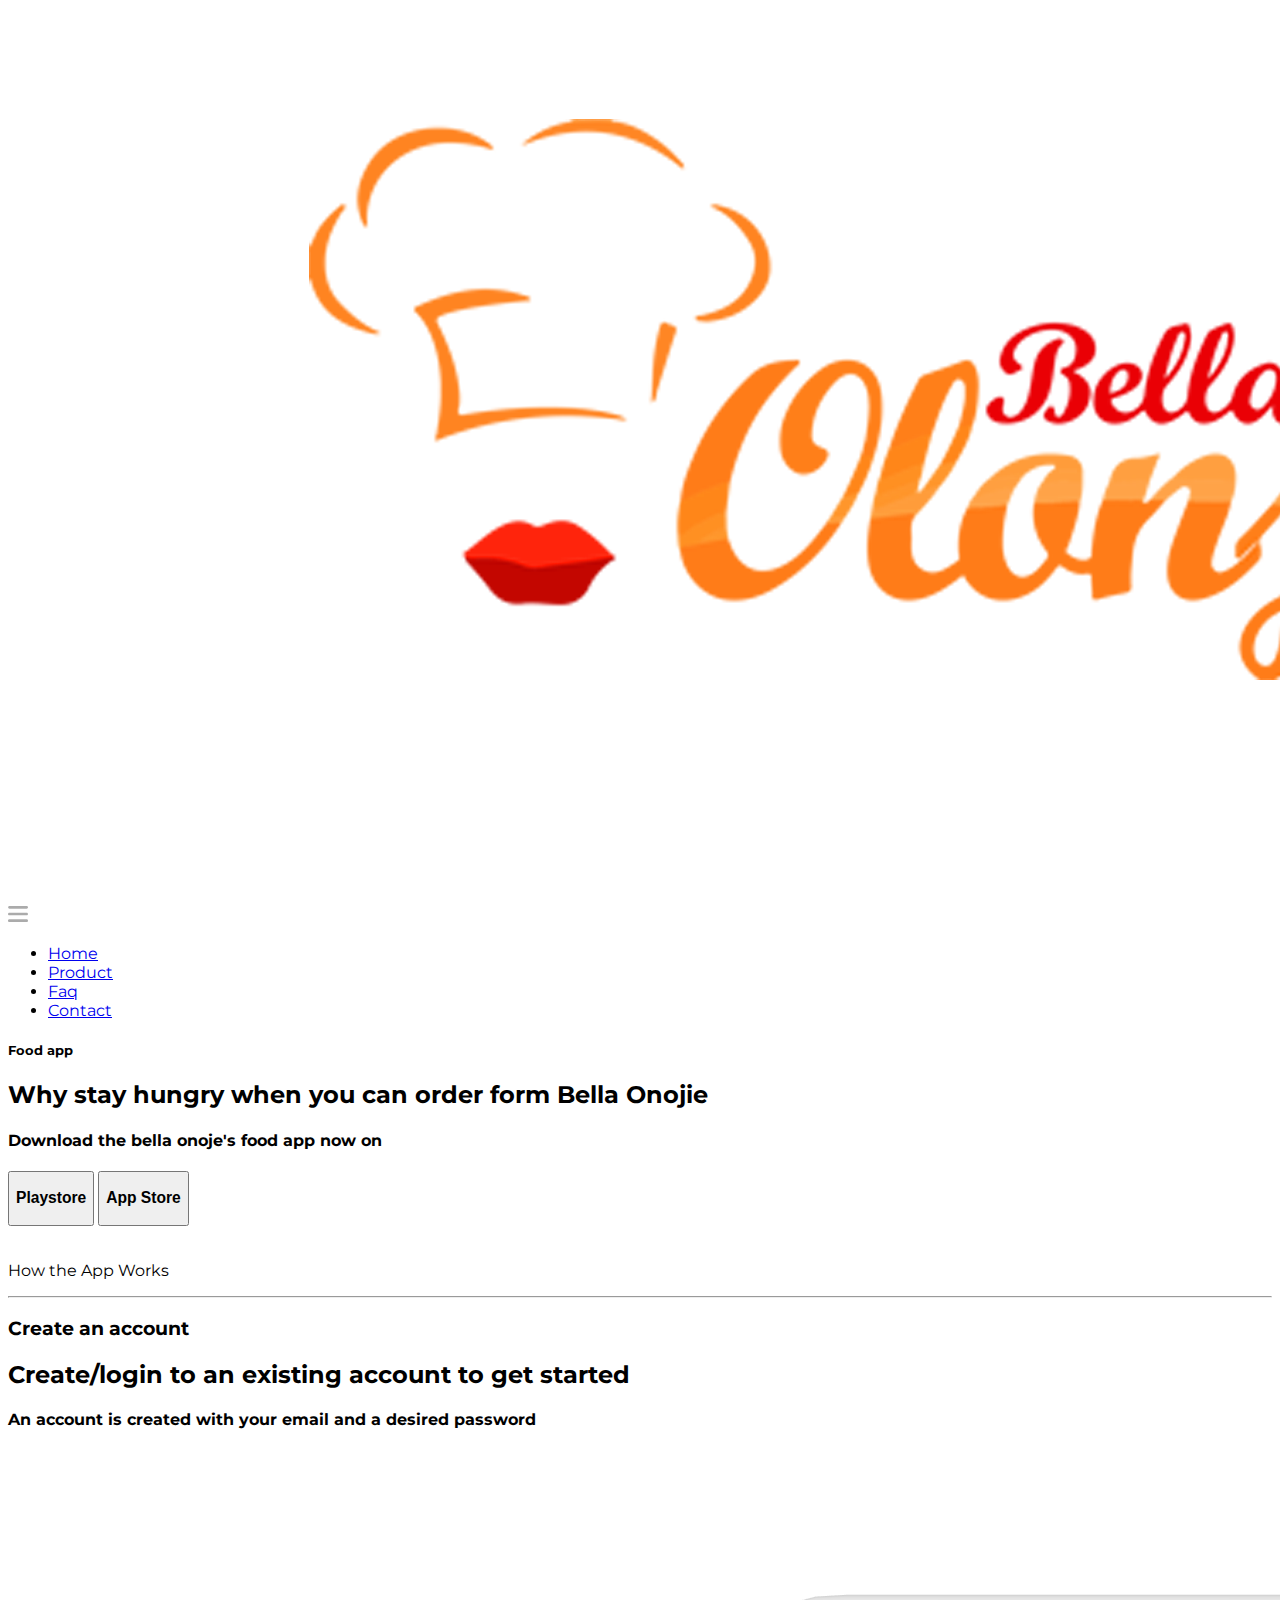
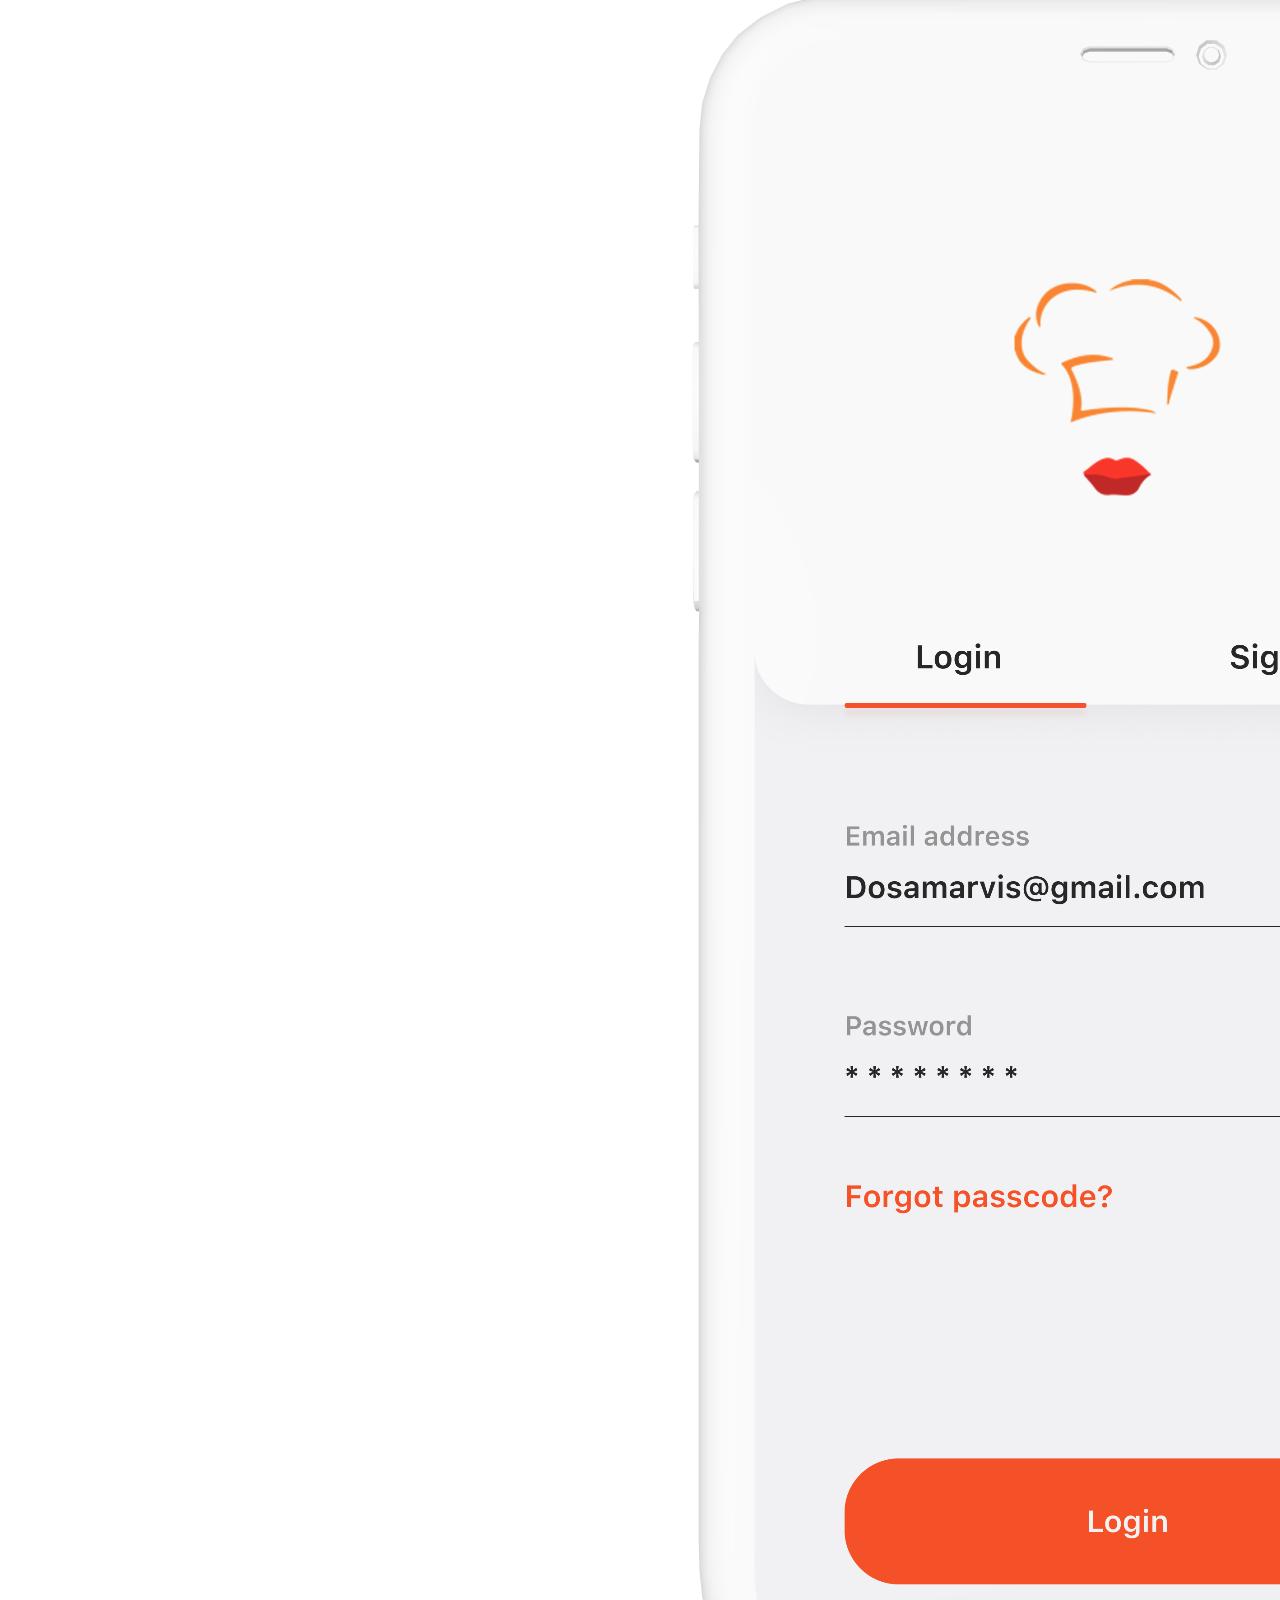
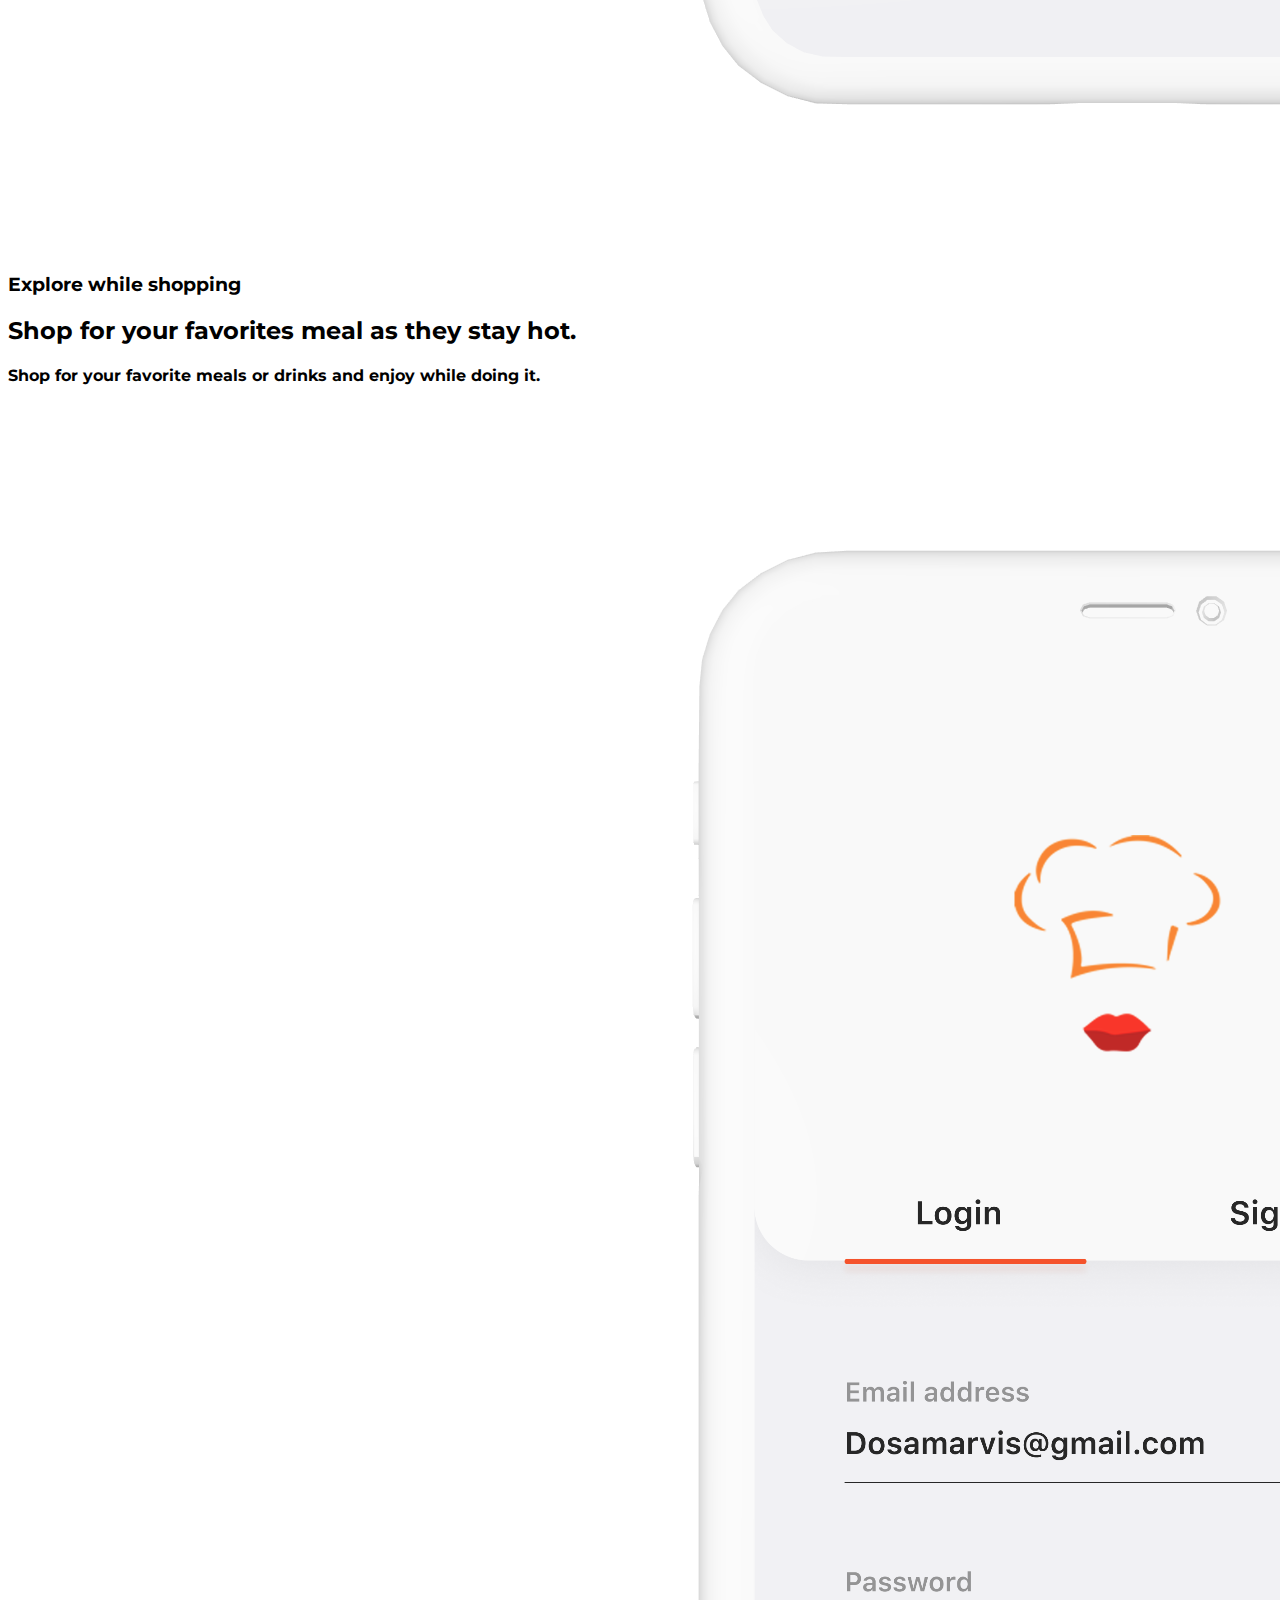
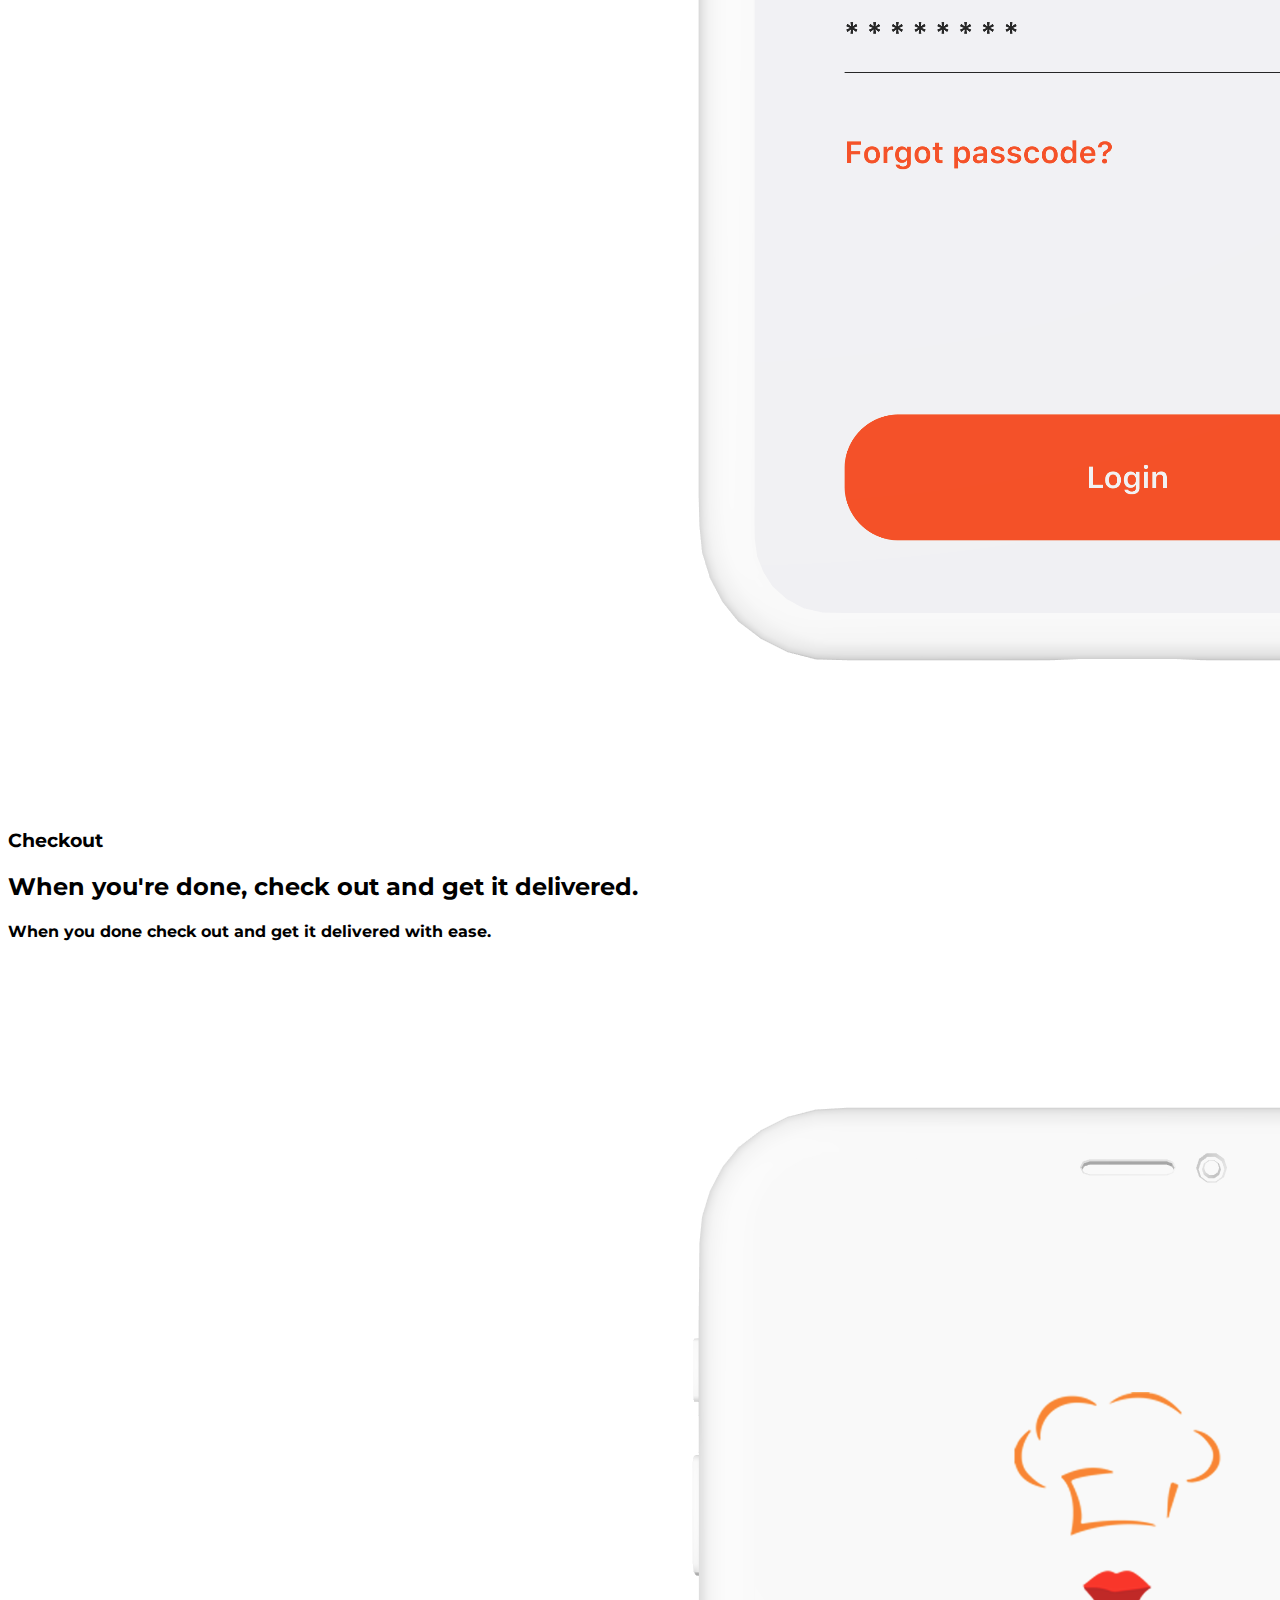
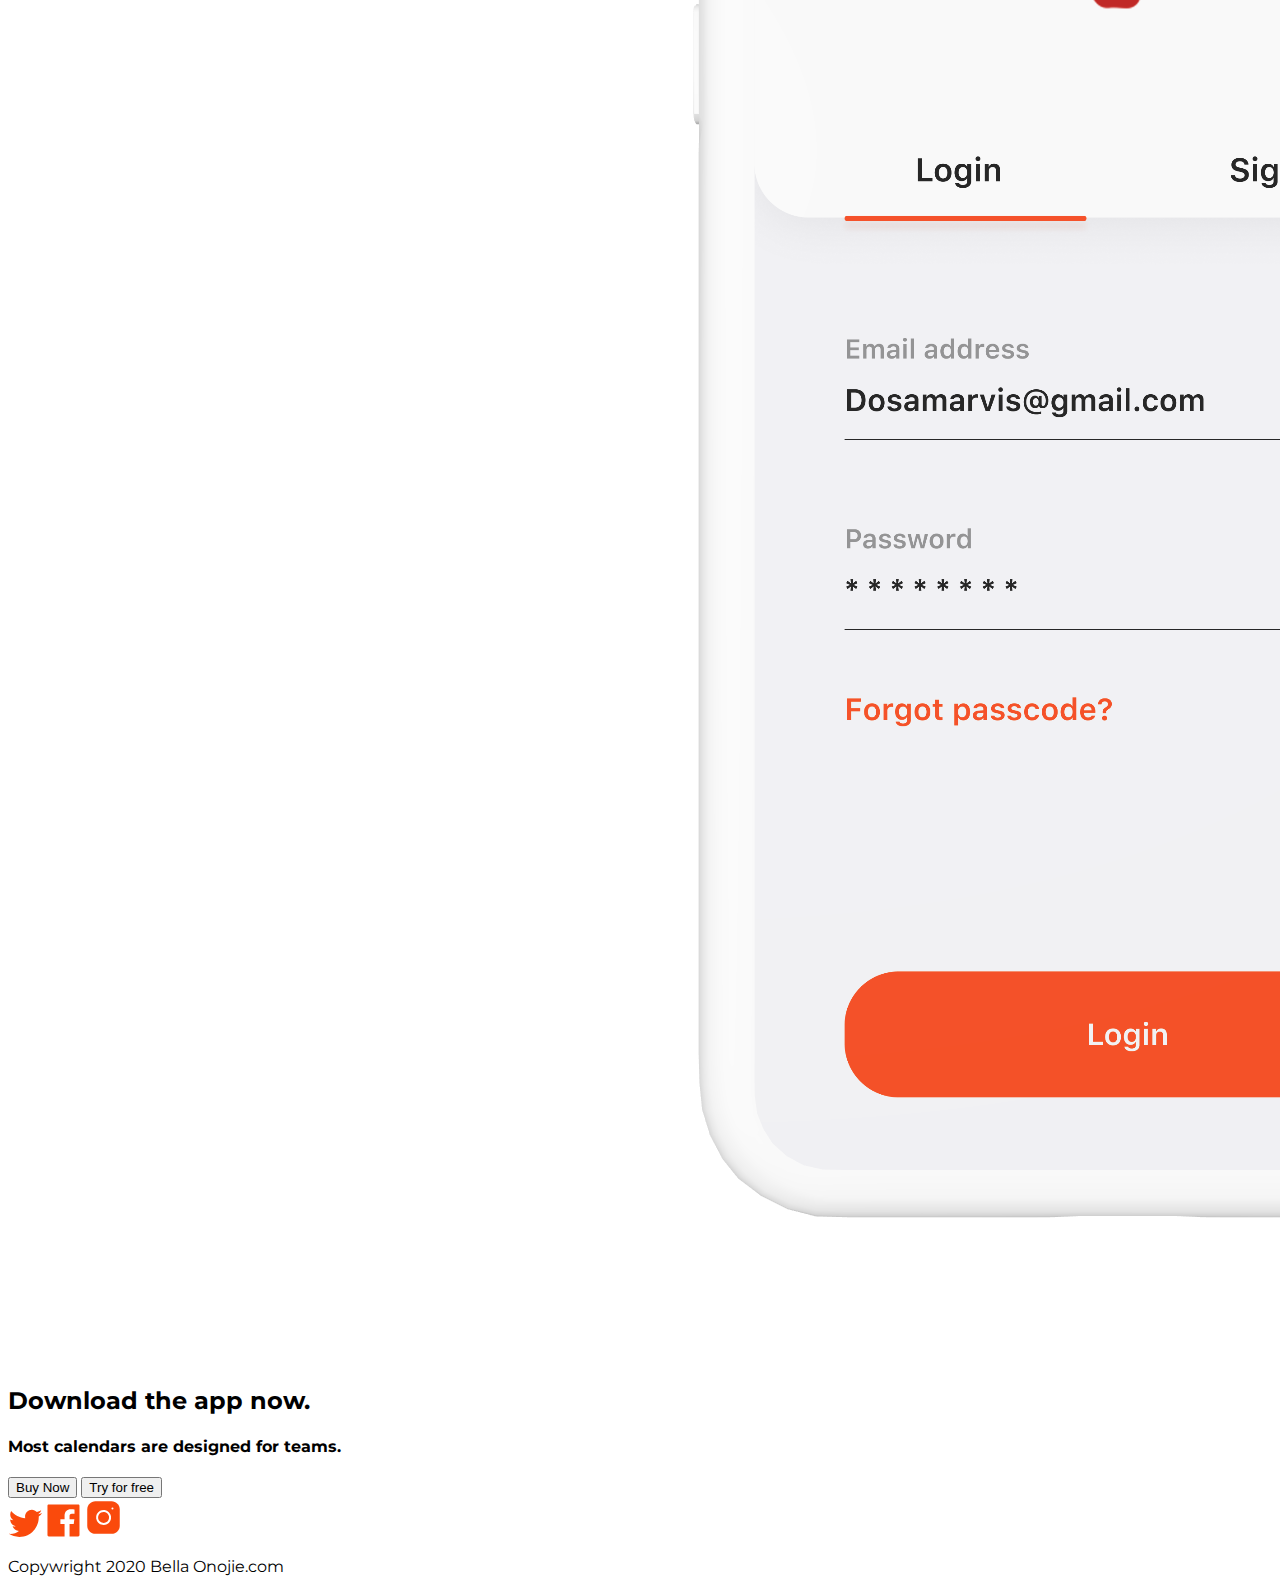
==== commit 224b9580: "adds stylesheet and SVG information" ====
--- a/index.html
+++ b/index.html
@@ -9,7 +9,7 @@
     <!-- Font link Stylesheet -->
     <link rel="preconnect" href="https://fonts.googleapis.com">
     <link rel="preconnect" href="https://fonts.gstatic.com" crossorigin>
-    <link href="https://fonts.googleapis.com/css2?family=Montserrat:ital,wght@0,100..900;1,100..900&display=swap" rel="stylesheet">
+    <link href="https://fonts.googleapis.com/css2?family=Montserrat:wght@500;600;700&display=swap" rel="stylesheet">
     <!-- Link to main stylesheet -->
     <link rel="stylesheet" href="css/main.css">
     <title>Bella Olange</title>
@@ -19,8 +19,15 @@
     <div class="container">
         <header>
             <!-- Logo -->
-            <img src="images/logo-large.png" alt="">
+            <img src="images/logo.png" alt="">
             <!-- Nav here - Group so can be in hamburger -->
+
+            <!-- SVG draws the Hamburger menu we use on mobile. -->
+            <svg class="hamburger" width="20" height="20" viewBox="0 0 20 16" fill="none" xmlns="http://www.w3.org/2000/svg">
+                <path opacity="0.6" d="M0.124103 1.33333C0.124103 0.596954 0.721057 0 1.45744 0H18.6667C19.403 0 20 0.596954 20 1.33333C20 2.06971 19.403 2.66667 18.6667 2.66667H1.45744C0.721056 2.66667 0.124103 2.06971 0.124103 1.33333ZM0 8C0 7.26362 0.596954 6.66667 1.33333 6.66667H18.6667C19.403 6.66667 20 7.26362 20 8C20 8.73638 19.403 9.33333 18.6667 9.33333H1.33333C0.596955 9.33333 0 8.73638 0 8ZM0 14.6667C0 13.9303 0.596953 13.3333 1.33333 13.3333H18.6667C19.403 13.3333 20 13.9303 20 14.6667C20 15.403 19.403 16 18.6667 16H1.33333C0.596953 16 0 15.403 0 14.6667Z" fill="#737373"/>
+            </svg>
+                
+
             <nav class="main-nav">
                 <ul class="nav-list">
                     <li><a href="index.html" class="current">Home</a></li>
@@ -35,21 +42,21 @@
             <div class="mainHeader">
                 <!-- Text Content for header here -->
                 <div class="headerText">
-                    <p>Food app</p>
-                    <h1>Why stay hungry when
-                        you can order form Bella Onojie</h1>
+                    <h5>Food app</h5>
+                    <h2>Why stay hungry when
+                        you can order form Bella Onojie</h2>
                     <h4>Download the bella onoje's food app now on</h4>
                 </div>
 
                 <!-- Button Pair -->
                 <div>
-                    <button class="buttonHeader buttonOran">Playstore</button>
-                    <button class="buttonHeader buttonClear">App Store</button>
+                    <button class="buttonHeader buttonOran"><h3>Playstore</h3></button>
+                    <button class="buttonHeader buttonClear"><h3>App Store</h3></button>
                 </div>
             </div>
             <!-- MAIN PHONE PAIR -->
             <div>
-                <img src="images/twophones.png" alt="">
+                <img src="images/twophones-548_x_749.png" alt="">
             </div>
             <!-- HOW APP WORKS & Divider SECTION -->
             <div class = "appworks">
@@ -74,7 +81,7 @@
             <!-- SHOPPING -->
             <div class="card">
                 <!-- Card Text -->
-                <div>
+                <div class="cardText">
                     <h3>Explore while shopping</h3>
                     <h2>Shop for your favorites meal as they stay hot.</h2>
                     <h4>Shop for your favorite meals or drinks and enjoy while doing it.</h4>
@@ -86,7 +93,7 @@
             <!-- CHECKOUT -->
             <div class="card">
                 <!-- Card Text -->
-                <div>
+                <div class="cardText">
                     <h3>Checkout</h3>
                     <h2>When you're done, check out and get it delivered.</h2>
                     <h4>When you done check out and get it delivered with ease.</h4>
@@ -97,6 +104,7 @@
 
             <!-- DOWNLOAD APP NOW SECTION -->
             <div class="Download">
+                <!-- Download text -->
                 <h2>Download the app now.</h2>
                 <h4>Most calendars are designed for teams. </h4>
                 <!-- Buttons -->
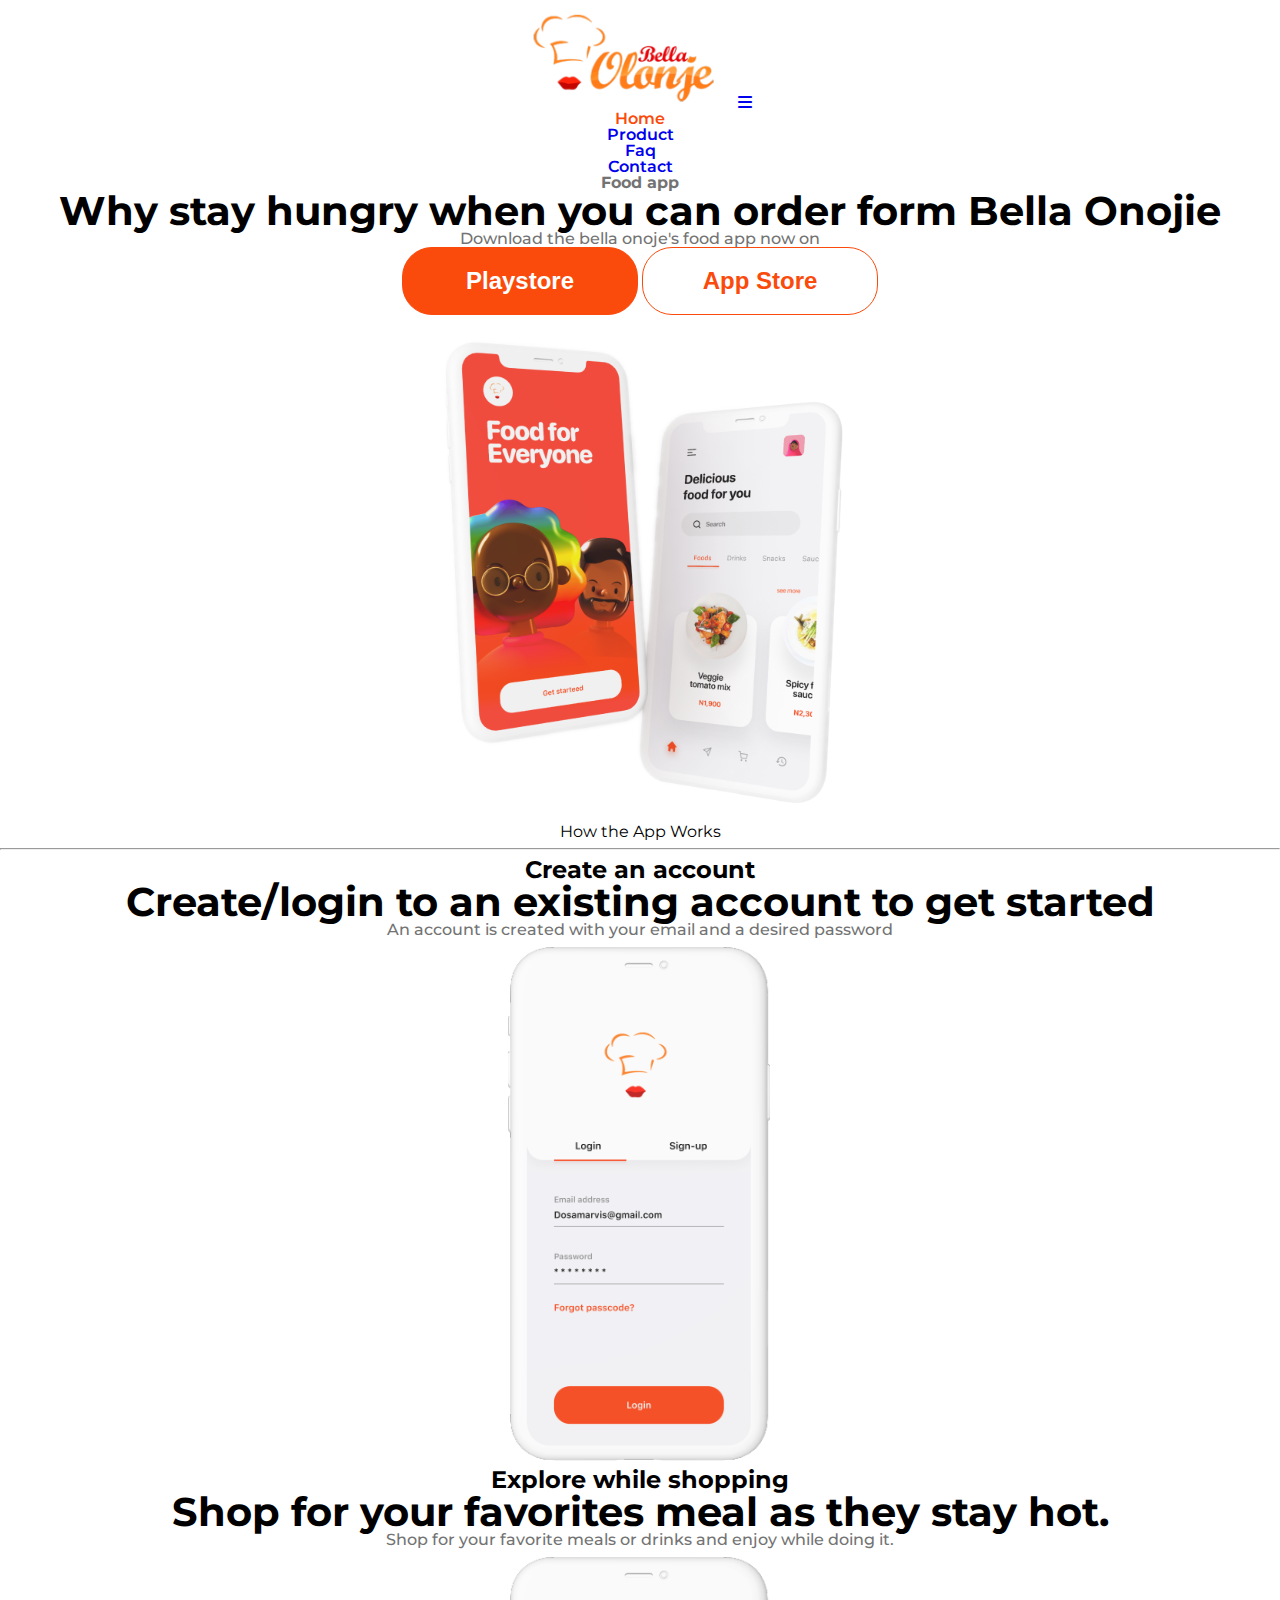
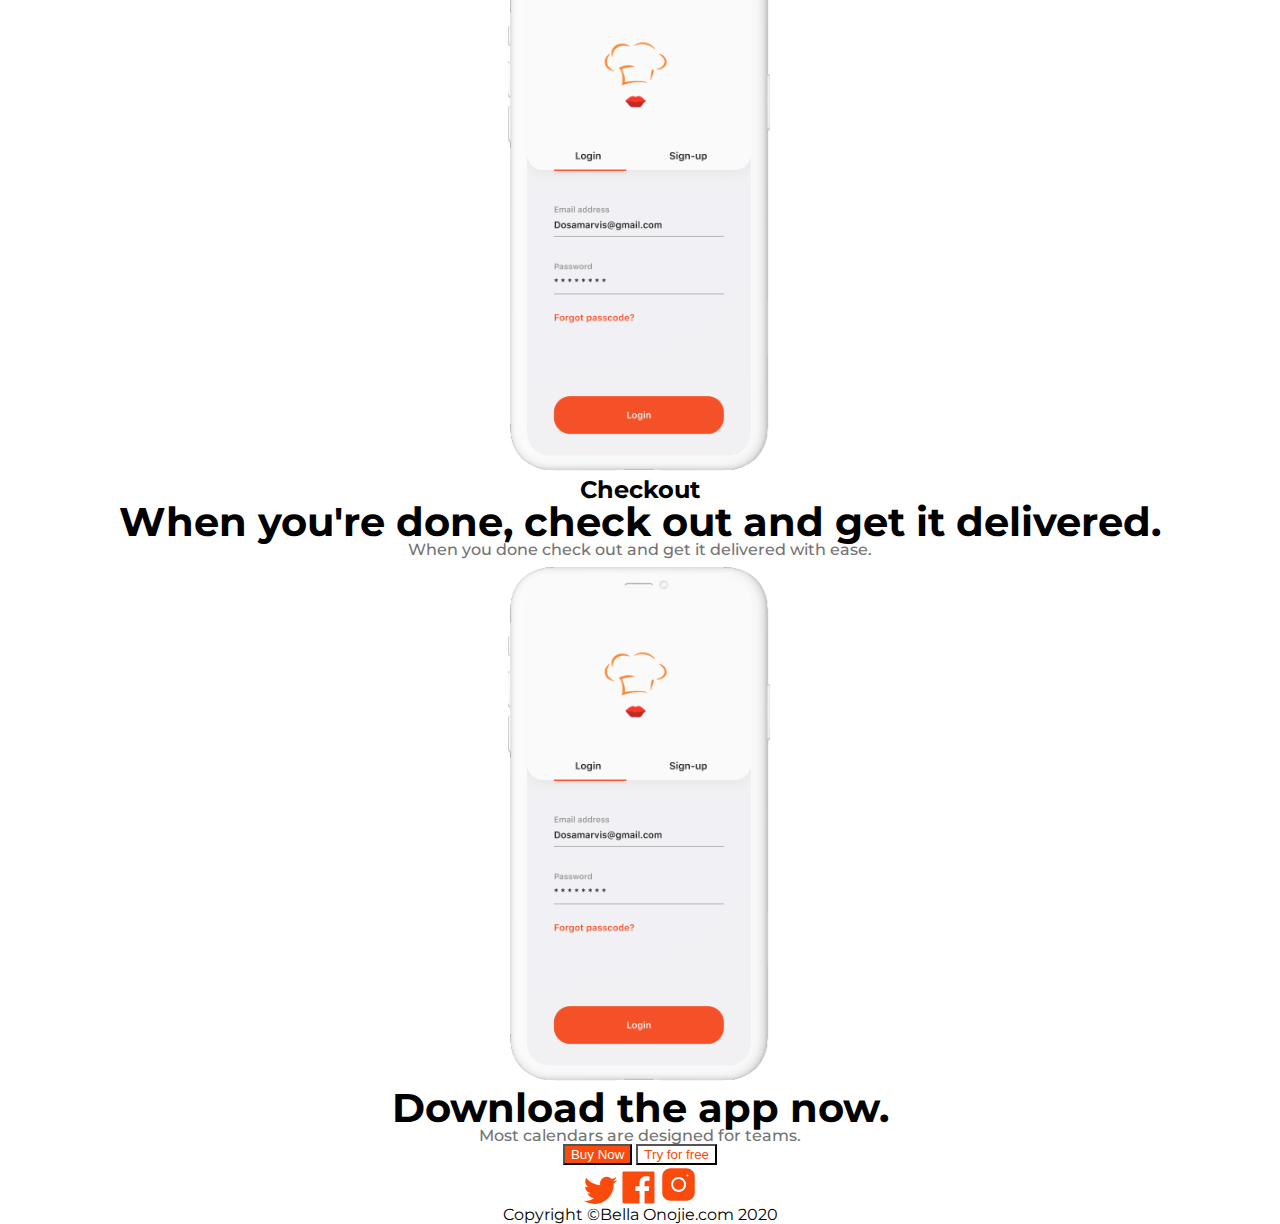
==== commit 0aa83dee: "Modifies content for mobile version" ====
--- a/index.html
+++ b/index.html
@@ -10,31 +10,46 @@
     <link rel="preconnect" href="https://fonts.googleapis.com">
     <link rel="preconnect" href="https://fonts.gstatic.com" crossorigin>
     <link href="https://fonts.googleapis.com/css2?family=Montserrat:wght@500;600;700&display=swap" rel="stylesheet">
+    <!-- Link to reset stylesheet -->
+    <link rel="stylesheet" href="css/reset.css">
     <!-- Link to main stylesheet -->
     <link rel="stylesheet" href="css/main.css">
     <title>Bella Olange</title>
+    <!-- Link to Icon stylesheet -->
+    <link rel="stylesheet" href="https://cdnjs.cloudflare.com/ajax/libs/font-awesome/6.5.1/css/all.min.css">
 </head>
 
 <body>
     <div class="container">
         <header>
-            <!-- Logo -->
-            <img src="images/logo.png" alt="">
-            <!-- Nav here - Group so can be in hamburger -->
-
-            <!-- SVG draws the Hamburger menu we use on mobile. -->
-            <svg class="hamburger" width="20" height="20" viewBox="0 0 20 16" fill="none" xmlns="http://www.w3.org/2000/svg">
-                <path opacity="0.6" d="M0.124103 1.33333C0.124103 0.596954 0.721057 0 1.45744 0H18.6667C19.403 0 20 0.596954 20 1.33333C20 2.06971 19.403 2.66667 18.6667 2.66667H1.45744C0.721056 2.66667 0.124103 2.06971 0.124103 1.33333ZM0 8C0 7.26362 0.596954 6.66667 1.33333 6.66667H18.6667C19.403 6.66667 20 7.26362 20 8C20 8.73638 19.403 9.33333 18.6667 9.33333H1.33333C0.596955 9.33333 0 8.73638 0 8ZM0 14.6667C0 13.9303 0.596953 13.3333 1.33333 13.3333H18.6667C19.403 13.3333 20 13.9303 20 14.6667C20 15.403 19.403 16 18.6667 16H1.33333C0.596953 16 0 15.403 0 14.6667Z" fill="#737373"/>
-            </svg>
-                
-
             <nav class="main-nav">
-                <ul class="nav-list">
+                <!-- Logo -->
+                <div class="nav-symbols">
+                    <picture class="logo">
+                    <!-- Mobile Version -->
+                    <source srcset="
+                images/logo-104.png,
+                images/logo-208.png 2x,
+                images/logo-312.png 3x" media="(max-width: 620px)">
+                    <!-- Desktop Version -->
+                    <source srcset="
+                images/logo-206.png,
+                images/logo-208.png 2x,
+                images/logo-312.png 3x" media="(min-width: 620px)">
+                    <img src="images/logo-104.png" alt="">
+                </picture>
+                <!-- Use a favicon for out hamburger menu. -->
+                <a class="navbutton" href="javascript:void(0);" onclick="myFunction()" onselect="myFunction()"><i
+                    class="fa-solid fa-bars"></i></a>
+                </div>
+                <!-- Nav here - Group so can be in hamburger -->
+                <ul class="nav-list" id="nav-drop">
                     <li><a href="index.html" class="current">Home</a></li>
                     <li><a href="products.html">Product</a></li>
                     <li><a href="faq.html">Faq</a></li>
                     <li><a href="contact.html">Contact</a></li>
                 </ul>
+                
             </nav>
         </header>
         <main>
@@ -49,17 +64,32 @@
                 </div>
 
                 <!-- Button Pair -->
-                <div>
-                    <button class="buttonHeader buttonOran"><h3>Playstore</h3></button>
-                    <button class="buttonHeader buttonClear"><h3>App Store</h3></button>
+                <div class="buttons-group">
+                    <button class="buttonHeader buttonOran">
+                        <h3>Playstore</h3>
+                    </button>
+                    <button class="buttonHeader buttonClear">
+                        <h3>App Store</h3>
+                    </button>
                 </div>
             </div>
             <!-- MAIN PHONE PAIR -->
             <div>
-                <img src="images/twophones-548_x_749.png" alt="">
+                <picture class="twophones card-image">
+                    <!-- Mobile Version -->
+
+                    <!-- Desktop Version -->
+
+
+                    <img src="images/twophones-422.png" alt="">
+                </picture>
             </div>
+
+
+
+
             <!-- HOW APP WORKS & Divider SECTION -->
-            <div class = "appworks">
+            <div class="appworks">
                 <p>How the App Works</p>
                 <hr>
             </div>
@@ -67,61 +97,77 @@
             <!-- MAIN CONTENT CARDS -->
 
             <!-- ACCOUNT -->
-            <div class="card">
-                <!-- Card Text -->
-                <div>
-                    <h3>Create an account</h3>
-                    <h2>Create/login to an existing account to get started</h2>
-                    <h4>An account is created with your email and a desired password</h4>
+            <div class="contentcards">
+                <div class="card">
+                    <!-- Card Text -->
+                    <div class="cardText">
+                        <h3>Create an account</h3>
+                        <h2>Create/login to an existing account to get started</h2>
+                        <h4>An account is created with your email and a desired password</h4>
+                    </div>
+                    <!-- Card Img -->
+                    <img class="card-image" src="images/phone_login-278.png" alt="mobile login page of the app.">
                 </div>
-                <!-- Card Img -->
-                <img src="images/phone_login.png" alt="mobile login page of the app.">
-            </div>
 
-            <!-- SHOPPING -->
-            <div class="card">
-                <!-- Card Text -->
-                <div class="cardText">
-                    <h3>Explore while shopping</h3>
-                    <h2>Shop for your favorites meal as they stay hot.</h2>
-                    <h4>Shop for your favorite meals or drinks and enjoy while doing it.</h4>
+                <!-- SHOPPING -->
+                <div class="card">
+                    <!-- Card Text -->
+                    <div class="cardText">
+                        <h3>Explore while shopping</h3>
+                        <h2>Shop for your favorites meal as they stay hot.</h2>
+                        <h4>Shop for your favorite meals or drinks and enjoy while doing it.</h4>
+                    </div>
+                    <!-- Card Img -->
+                    <img class="card-image" src="images/phone_login-278.png" alt="mobile login page of the app.">
                 </div>
-                <!-- Card Img -->
-                <img src="images/phone_login.png" alt="mobile login page of the app.">
-            </div>
-            
-            <!-- CHECKOUT -->
-            <div class="card">
-                <!-- Card Text -->
-                <div class="cardText">
-                    <h3>Checkout</h3>
-                    <h2>When you're done, check out and get it delivered.</h2>
-                    <h4>When you done check out and get it delivered with ease.</h4>
+
+                <!-- CHECKOUT -->
+                <div class="card">
+                    <!-- Card Text -->
+                    <div class="cardText">
+                        <h3>Checkout</h3>
+                        <h2>When you're done, check out and get it delivered.</h2>
+                        <h4>When you done check out and get it delivered with ease.</h4>
+                    </div>
+                    <!-- Card Img -->
+                    <img class="card-image" src="images/phone_login-278.png" alt="mobile login page of the app.">
                 </div>
-                <!-- Card Img -->
-                <img src="images/phone_login.png" alt="mobile login page of the app.">
-            </div>
-
-            <!-- DOWNLOAD APP NOW SECTION -->
-            <div class="Download">
-                <!-- Download text -->
-                <h2>Download the app now.</h2>
-                <h4>Most calendars are designed for teams. </h4>
-                <!-- Buttons -->
-                <div>
-                    <button class="buttonDownload buttonOran">Buy Now</button>
-                    <button class="buttonDownload buttonClear">Try for free</button>
+                <div class="card download">
+                    <!-- Download text -->
+                    <h2>Download the app now.</h2>
+                    <h4>Most calendars are designed for teams. </h4>
+                    <!-- Buttons -->
+                    <div class="buttons-group">
+                        <button class="buttonDownload buttonOran">Buy Now</button>
+                        <button class="buttonDownload buttonClear">Try for free</button>
+                    </div>
                 </div>
             </div>
+            <!-- DOWNLOAD APP NOW SECTION -->
+
         </main>
         <footer>
             <!-- Site Logo (hidden in mobile), Social Media SVGs -->
-            <img src="images/twitter.svg" alt="Twitter link">
-            <img src="images/facebook-filled.svg" alt="Facebook link">
-            <img src="images/instagram.svg" alt="Instagram link">
-            <p>Copywright 2020 Bella Onojie.com</p>
+            <div class="socialmedia">
+                <img src="images/twitter.svg" alt="Twitter link">
+                <img src="images/facebook-filled.svg" alt="Facebook link">
+                <img src="images/instagram.svg" alt="Instagram link">
+            </div>
+
+            <p>Copyright &copy;Bella Onojie.com 2020</p>
         </footer>
     </div>
+    <!-- JS allows Hamburger button to function -->
+    <script>
+        function myFunction() {
+            var x = document.getElementById("nav-drop");
+            if (x.style.display === "block") {
+                x.style.display = "none";
+            } else {
+                x.style.display = "block";
+            }
+        }
+    </script>
 </body>
 
 </html>--- a/css/main.css
+++ b/css/main.css
@@ -1,12 +1,94 @@
+/* === VARIABLES AND GLOBAL VALUES === */
 :root{
     --color-primary:#FA4A0C;
+
     --color-grey: #737373;
+    --color-light-grey: #BDBDBD;
+
     --color-black: #252B42;
+    --color-white: #fff;
+    --color-offwhite: #FAFAFA;
+
     --color-divider: #E4E4E4;
     --color-botbanner:#252B42;
+    --color-transparent: #ffffff00;
+
+    --fontweight-reg: 500;
+    --fontweight-med: 600;
+    --fontweight-bold: 700;
 
 }
 
+/* === MOBILE CONTAINER STYLE === */
+.container {
+
+}
+
+/* === TEXT STYLE === */
 html{
     font-family: "Montserrat", sans-serif;
+    text-align: center;
+    box-sizing: border-box;
+}
+
+h1, h2, h3 {
+    font-weight: var(--fontweight-bold);
+}
+
+h2 {
+    font-size: 2.5rem;
+}
+
+h3 {
+    font-size: 1.5rem;
+}
+
+h4, h5 {
+    color: var(--color-grey);
+}
+
+h4 {
+    font-weight: var(--fontweight-reg);
+}
+
+h5 {
+    font-weight: var(--fontweight-bold);
+}
+
+/* === GLOBAL NAV STYLE === */
+.current{
+    color: var(--color-primary)
+}
+
+.nav-list {
+    list-style: none;
+}
+
+.nav-list a{
+    font-weight: var(--fontweight-med);
+    text-decoration: none;
+}
+
+
+/* === MAIN HEADER CONTENT === */
+
+/* Lays out size and shape of banner  */
+.buttonHeader {
+    width: 236px;
+    height: 68px;
+    padding: 16px, 0px, 16px, 0px;
+    border-radius: 30px;
+    border: solid 1px var(--color-primary);
+}
+
+/* Styles orange buttons */
+.buttonOran {
+    background-color: var(--color-primary);
+    color: var(--color-white);
+}
+
+/* Styles transparent buttons */
+.buttonClear {
+    background-color: var(--color-transparent);
+    color: var(--color-primary);
 }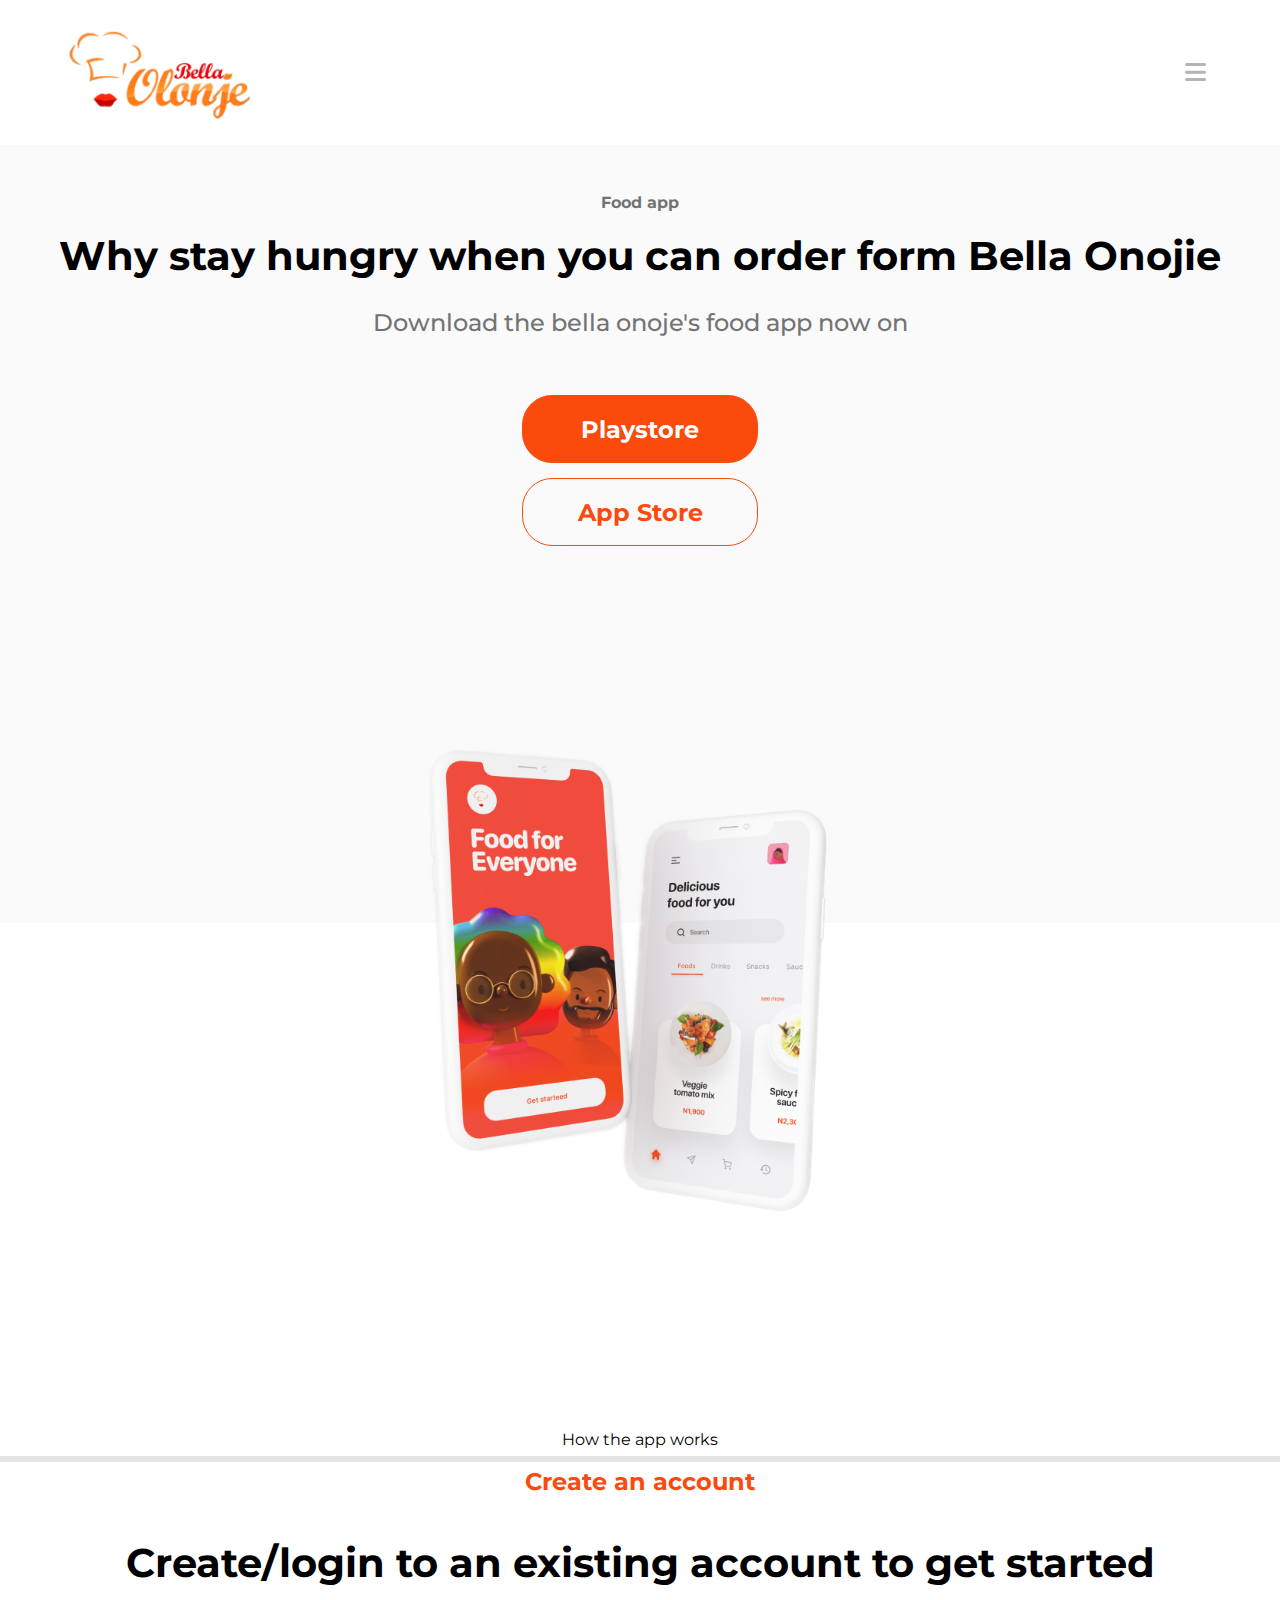
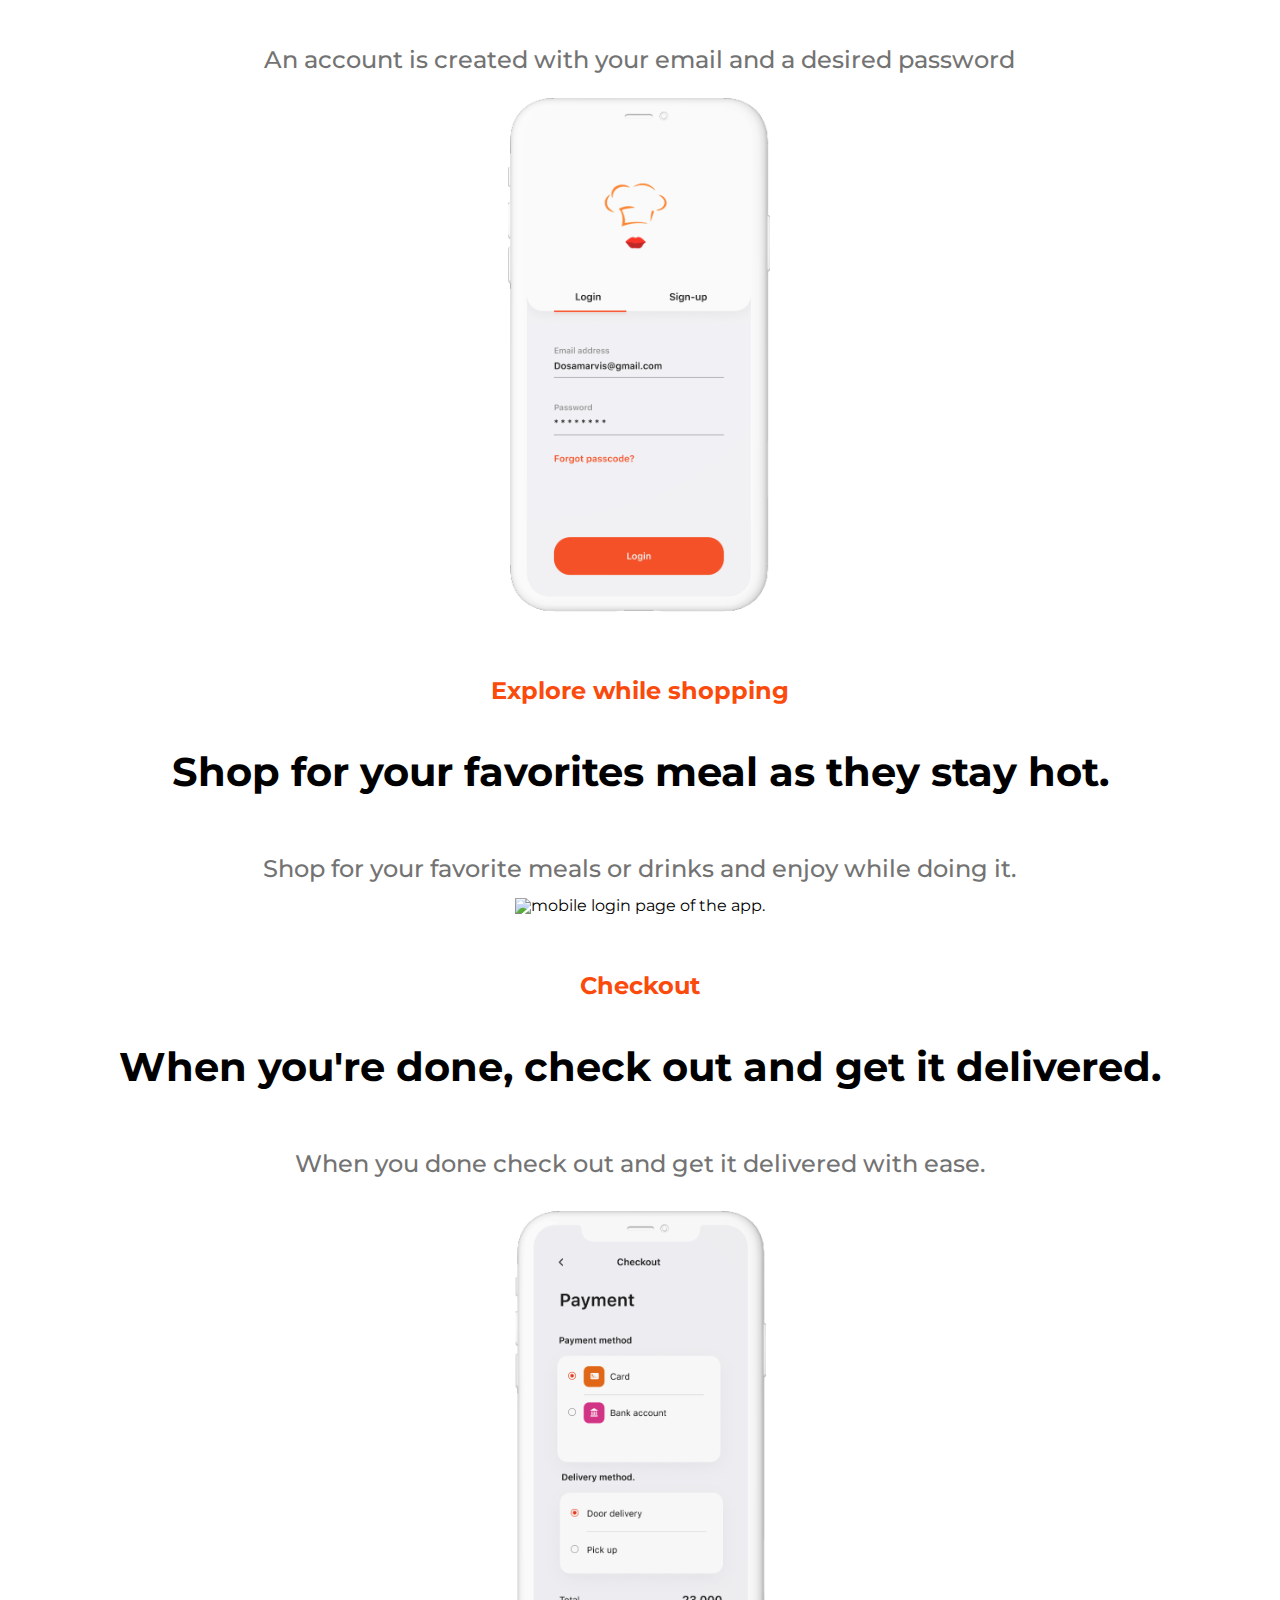
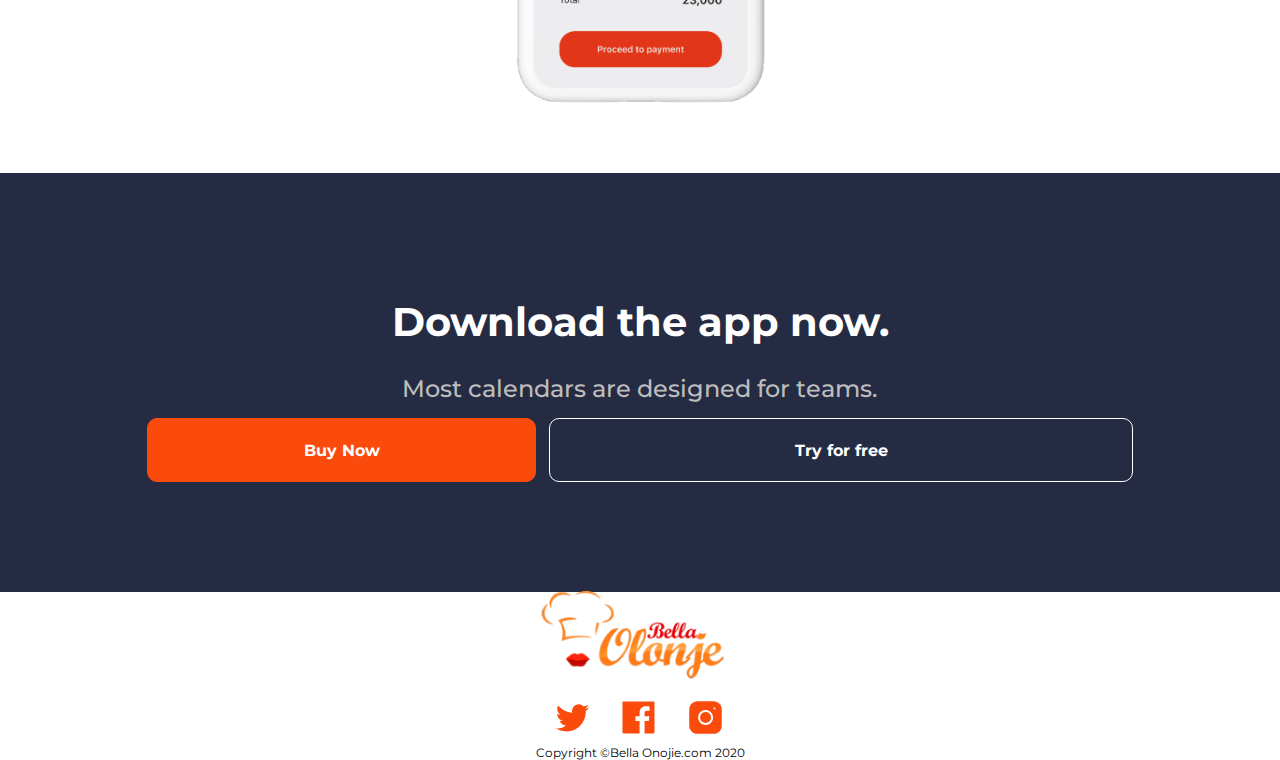
==== commit f89cc4da: "adds additional fonts and footer logo" ====
--- a/index.html
+++ b/index.html
@@ -9,7 +9,12 @@
     <!-- Font link Stylesheet -->
     <link rel="preconnect" href="https://fonts.googleapis.com">
     <link rel="preconnect" href="https://fonts.gstatic.com" crossorigin>
+    <!-- Main font link -->
     <link href="https://fonts.googleapis.com/css2?family=Montserrat:wght@500;600;700&display=swap" rel="stylesheet">
+    <!-- Footer subtitle font link -->
+    <link href="https://fonts.googleapis.com/css2?family=Roboto:wght@700&display=swap" rel="stylesheet">
+    <!-- How app works desktop font -->
+    <link href="https://fonts.googleapis.com/css2?family=Poppins:wght@600&display=swap" rel="stylesheet">
     <!-- Link to reset stylesheet -->
     <link rel="stylesheet" href="css/reset.css">
     <!-- Link to main stylesheet -->
@@ -26,21 +31,21 @@
                 <!-- Logo -->
                 <div class="nav-symbols">
                     <picture class="logo">
-                    <!-- Mobile Version -->
-                    <source srcset="
+                        <!-- Mobile Version -->
+                        <source srcset="
                 images/logo-104.png,
                 images/logo-208.png 2x,
                 images/logo-312.png 3x" media="(max-width: 620px)">
-                    <!-- Desktop Version -->
-                    <source srcset="
+                        <!-- Desktop Version -->
+                        <source srcset="
                 images/logo-206.png,
-                images/logo-208.png 2x,
-                images/logo-312.png 3x" media="(min-width: 620px)">
-                    <img src="images/logo-104.png" alt="">
-                </picture>
-                <!-- Use a favicon for out hamburger menu. -->
-                <a class="navbutton" href="javascript:void(0);" onclick="myFunction()" onselect="myFunction()"><i
-                    class="fa-solid fa-bars"></i></a>
+                images/logo-412.png 2x,
+                images/logo-618.png 3x" media="(min-width: 620px)">
+                        <img src="images/logo-104.png" alt="">
+                    </picture>
+                    <!-- Use a favicon for out hamburger menu. -->
+                    <a class="navbutton" href="javascript:void(0);" onclick="myFunction()" onselect="myFunction()"><i
+                            class="fa-solid fa-bars"></i></a>
                 </div>
                 <!-- Nav here - Group so can be in hamburger -->
                 <ul class="nav-list" id="nav-drop">
@@ -49,7 +54,7 @@
                     <li><a href="faq.html">Faq</a></li>
                     <li><a href="contact.html">Contact</a></li>
                 </ul>
-                
+
             </nav>
         </header>
         <main>
@@ -74,7 +79,7 @@
                 </div>
             </div>
             <!-- MAIN PHONE PAIR -->
-            <div>
+            <div class="twophone-div">
                 <picture class="twophones card-image">
                     <!-- Mobile Version -->
 
@@ -84,13 +89,9 @@
                     <img src="images/twophones-422.png" alt="">
                 </picture>
             </div>
-
-
-
-
             <!-- HOW APP WORKS & Divider SECTION -->
             <div class="appworks">
-                <p>How the App Works</p>
+                <p>How the app works</p>
                 <hr>
             </div>
 
@@ -118,7 +119,7 @@
                         <h4>Shop for your favorite meals or drinks and enjoy while doing it.</h4>
                     </div>
                     <!-- Card Img -->
-                    <img class="card-image" src="images/phone_login-278.png" alt="mobile login page of the app.">
+                    <img class="card-image" src="images/phone_d" alt="mobile login page of the app.">
                 </div>
 
                 <!-- CHECKOUT -->
@@ -130,12 +131,15 @@
                         <h4>When you done check out and get it delivered with ease.</h4>
                     </div>
                     <!-- Card Img -->
-                    <img class="card-image" src="images/phone_login-278.png" alt="mobile login page of the app.">
+                    <img class="card-image" src="images/phone_payment-278.png" alt="mobile login page of the app.">
                 </div>
                 <div class="card download">
                     <!-- Download text -->
-                    <h2>Download the app now.</h2>
+                    <div class="d-text">
+                        <h2>Download the app now.</h2>
                     <h4>Most calendars are designed for teams. </h4>
+                    
+                    </div>
                     <!-- Buttons -->
                     <div class="buttons-group">
                         <button class="buttonDownload buttonOran">Buy Now</button>
@@ -148,6 +152,15 @@
         </main>
         <footer>
             <!-- Site Logo (hidden in mobile), Social Media SVGs -->
+            <picture class="logo">
+                <!-- Desktop Version -->
+                <source srcset="
+        images/logo-208.png,
+        images/logo-416.png 2x,
+        images/logo-624.png 3x" media="(min-width: 620px)">
+                <img src="images/logo-208.png" alt="">
+            </picture>
+
             <div class="socialmedia">
                 <img src="images/twitter.svg" alt="Twitter link">
                 <img src="images/facebook-filled.svg" alt="Facebook link">
--- a/css/main.css
+++ b/css/main.css
@@ -1,27 +1,37 @@
 /* === VARIABLES AND GLOBAL VALUES === */
 :root{
+    /* Sets Primary Colour */
     --color-primary:#FA4A0C;
 
+    /* Greys */
     --color-grey: #737373;
     --color-light-grey: #BDBDBD;
-
+    --color-divider: #E4E4E4;
+
+    /* Black/White */
     --color-black: #252B42;
     --color-white: #fff;
     --color-offwhite: #FAFAFA;
 
-    --color-divider: #E4E4E4;
+    /* Miscellanious Colours */
     --color-botbanner:#252B42;
     --color-transparent: #ffffff00;
-
+    --color-grey-translucent: #73737389;
+
+    /* Font Weights */
     --fontweight-reg: 500;
     --fontweight-med: 600;
     --fontweight-bold: 700;
 
-}
-
-/* === MOBILE CONTAINER STYLE === */
+    /* Line Heights */
+    --lineheight-h2: 57px;
+    --lineheight-h4: 38px;
+}
+
+/* ===== MOBILE STYLES ===== */
 .container {
-
+    width: 100%;
+    background-color: var(--color-white);
 }
 
 /* === TEXT STYLE === */
@@ -37,6 +47,7 @@
 
 h2 {
     font-size: 2.5rem;
+    padding: 10px;
 }
 
 h3 {
@@ -48,47 +59,252 @@
 }
 
 h4 {
+    padding: 10px;
+    font-size: 1.5rem;
     font-weight: var(--fontweight-reg);
 }
 
 h5 {
+    font-size: 1rem;
     font-weight: var(--fontweight-bold);
 }
 
-/* === GLOBAL NAV STYLE === */
-.current{
-    color: var(--color-primary)
-}
-
+button {
+    font-family: "Montserrat", sans-serif;
+}
+
+/* === MOBILE NAV STYLES === */
+
+/* Arranges nav items in a manner that they can remain in place while being called. */
+.main-nav {
+    padding: 17px 16px 17px 16px;
+    margin: 0 auto;
+    width: 90%;
+    overflow: hidden;
+}
+
+.nav-symbols {
+    display: flex;
+    justify-content: space-between;
+}
+
+/* Hides main nav list in mobile version*/
+#nav-drop {
+    display: none;
+}
+
+/* NOTE: although I tried to get rid of #nav-drop, getElementsbyClassName returns a list, and not the element like getElementsbyId does. */
+
+/* styles the nav list, sets flex direction of list */
 .nav-list {
+    margin: 20px auto;
+    width: 100%;
     list-style: none;
-}
-
+    flex-direction: column;
+
+}
+
+/* adds padding to nav list */
+.nav-list li {
+    padding: 15px;
+}
+
+/* styles the links in the nav */
 .nav-list a{
+    width: 100%;
     font-weight: var(--fontweight-med);
     text-decoration: none;
-}
-
-
-/* === MAIN HEADER CONTENT === */
-
-/* Lays out size and shape of banner  */
+    color: var(--color-black);
+}
+
+/* styles the Current page link the primary colour with the same priority as the colour given to all the links in the nav */
+.nav-list .current{
+    color: var(--color-primary)
+}
+
+/* Styles the hamburger menu */
+.navbutton {
+    margin: auto 0px;
+    height: fit-content;
+    padding: 0px 10px;
+    font-size: 1.5rem;
+    color: var(--color-grey-translucent);
+    text-decoration: none;
+}
+
+/* styles the hamburger menu and the nav-list items when hovered or focused on */
+.nav-list li:hover, .nav-list a:focus, .navbutton:hover, .navbutton:focus {
+    background-color: var(--color-divider);
+    border: none    ;    
+}
+
+/* === MAIN HEADER STYLES === */
+
+/* Styles the background of the header and sets items inside to flex */
+.mainHeader {
+    background-color: var(--color-offwhite);
+    display: flex;
+    flex-direction: column;
+    gap: 50px;
+    height: 778px;
+}
+
+/* Adds space above the header text */
+.headerText {
+    padding-top: 50px;
+    display: flex;
+    flex-direction: column;
+    gap: 15px;
+}
+
+/* moves twophones up into the Header Space */
+.twophones {
+    position: relative;
+    top: -200px;
+    right: 16px;
+}
+
+/* Displays the header buttons in a flex grid and centers them. */
+.mainHeader .buttons-group {
+    margin: 0 auto;
+    width: fit-content;
+    display: flex;
+    flex-direction: column;
+    gap: 15px;
+}
+
+/* Lays out size and shape of header buttons */
 .buttonHeader {
     width: 236px;
     height: 68px;
     padding: 16px, 0px, 16px, 0px;
     border-radius: 30px;
-    border: solid 1px var(--color-primary);
 }
 
 /* Styles orange buttons */
 .buttonOran {
     background-color: var(--color-primary);
     color: var(--color-white);
+    border: solid 1px var(--color-primary);
 }
 
 /* Styles transparent buttons */
 .buttonClear {
     background-color: var(--color-transparent);
     color: var(--color-primary);
+}
+
+/* Sets clear header button border to primary */
+.mainHeader .buttonClear {
+    border: solid 1px var(--color-primary);
+}
+
+/* Styles HR for Mobile */
+hr {
+    border: solid 3px var(--color-divider);
+    width: 100%;
+}
+
+/* === CONTENT CARD STYLES === */
+
+/* displays cards in flex and gives them a gap between */
+.contentcards {
+    display: flex;
+    flex-direction: column;
+    gap: 60px;
+}
+
+/* Centers card text and gives margins on sides */
+.cardText {
+    display: flex;
+    flex-direction: column;
+    gap: 30px;
+    margin: 0 auto;
+    width: 90%;
+}
+
+.card h2 {
+    line-height: var(--lineheight-h2);
+}
+
+.card h3 {
+    color: var(--color-primary);
+}
+
+.card h4 {
+    margin: 0 auto;
+    width: 70%;
+    line-height: var(--lineheight-h4);
+}
+
+.card-image {
+    filter: drop-shadow(#2E040426 50px 30px 150px 0px);
+}
+
+/* === DOWNLOAD SECTION STYLES === */
+
+.download {
+    padding: 110px 24px 110px 24px;
+    background-color: var(--color-black);
+}
+
+.download h2 {
+    color: var(--color-white);
+}
+
+.download h4 {
+    color: var(--color-light-grey);
+}
+
+/* Lays out size and shape of App CTA buttons */
+.buttonDownload {
+    border-radius: 10px;
+    font-size: 1rem;
+    height: 64px;
+    font-weight: var(--fontweight-bold);
+}
+
+/* organizes download button group */
+.download .buttons-group{
+    display: flex;
+    flex-direction: row;
+    justify-content: space-between;
+    margin: 0 auto;
+    width: 80%;
+    gap: 13px;
+}
+
+/* styles download clear CTA button */
+.download .buttonClear {
+    color: var(--color-white);
+    border: solid 1px var(--color-white);
+    width: 60%;
+}
+
+/* styles download orange CTA button */
+.download .buttonOran {
+    width: 40%;
+}
+
+/* === FOOTER STYLES === */
+
+footer {
+    height: 150px;
+    display: flex;
+    flex-direction: column;
+    gap: 10px;
+    justify-content: center;
+}
+
+.socialmedia {
+    display: flex;
+    flex-direction: row;
+    justify-content: space-between;
+    margin: 0 auto;
+    width: 170px;
+}
+
+footer p{
+    padding: 0px, 10px, 0px, 10px;
+    font-size: 0.75rem;
 }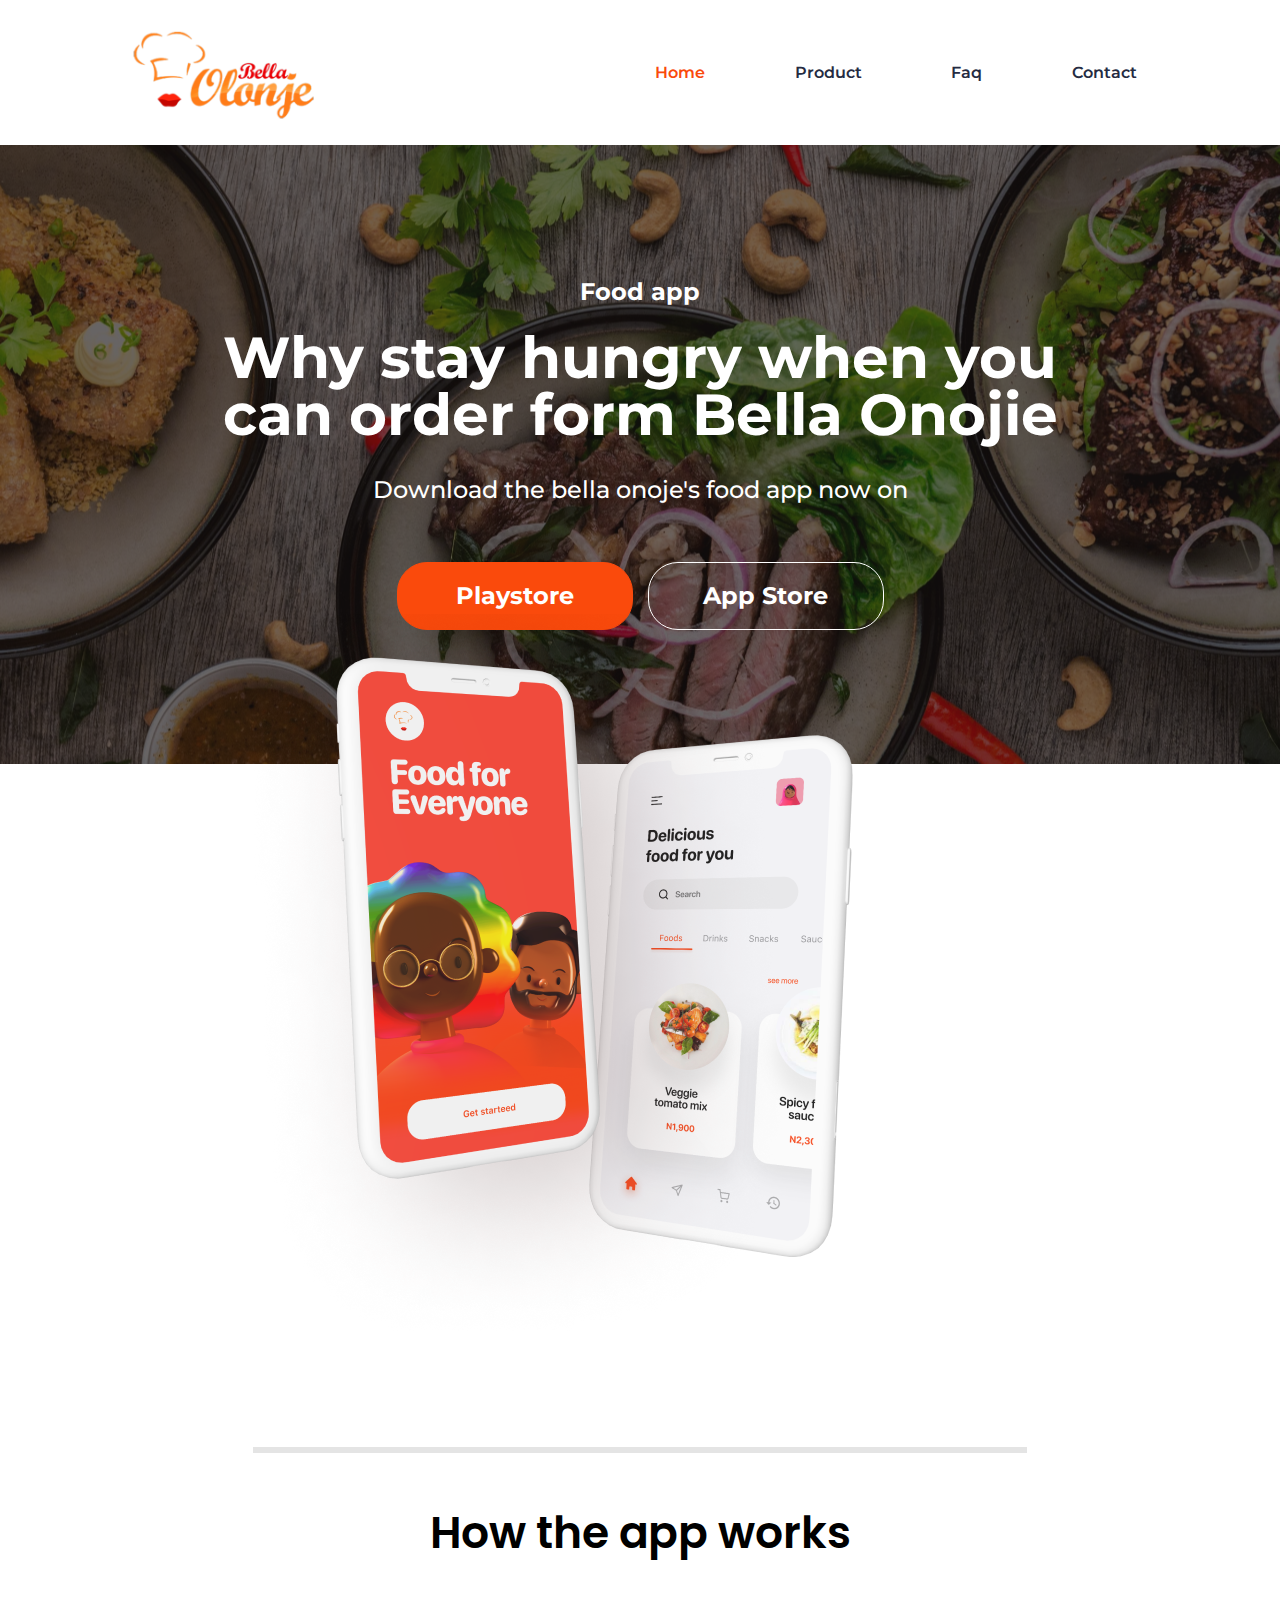
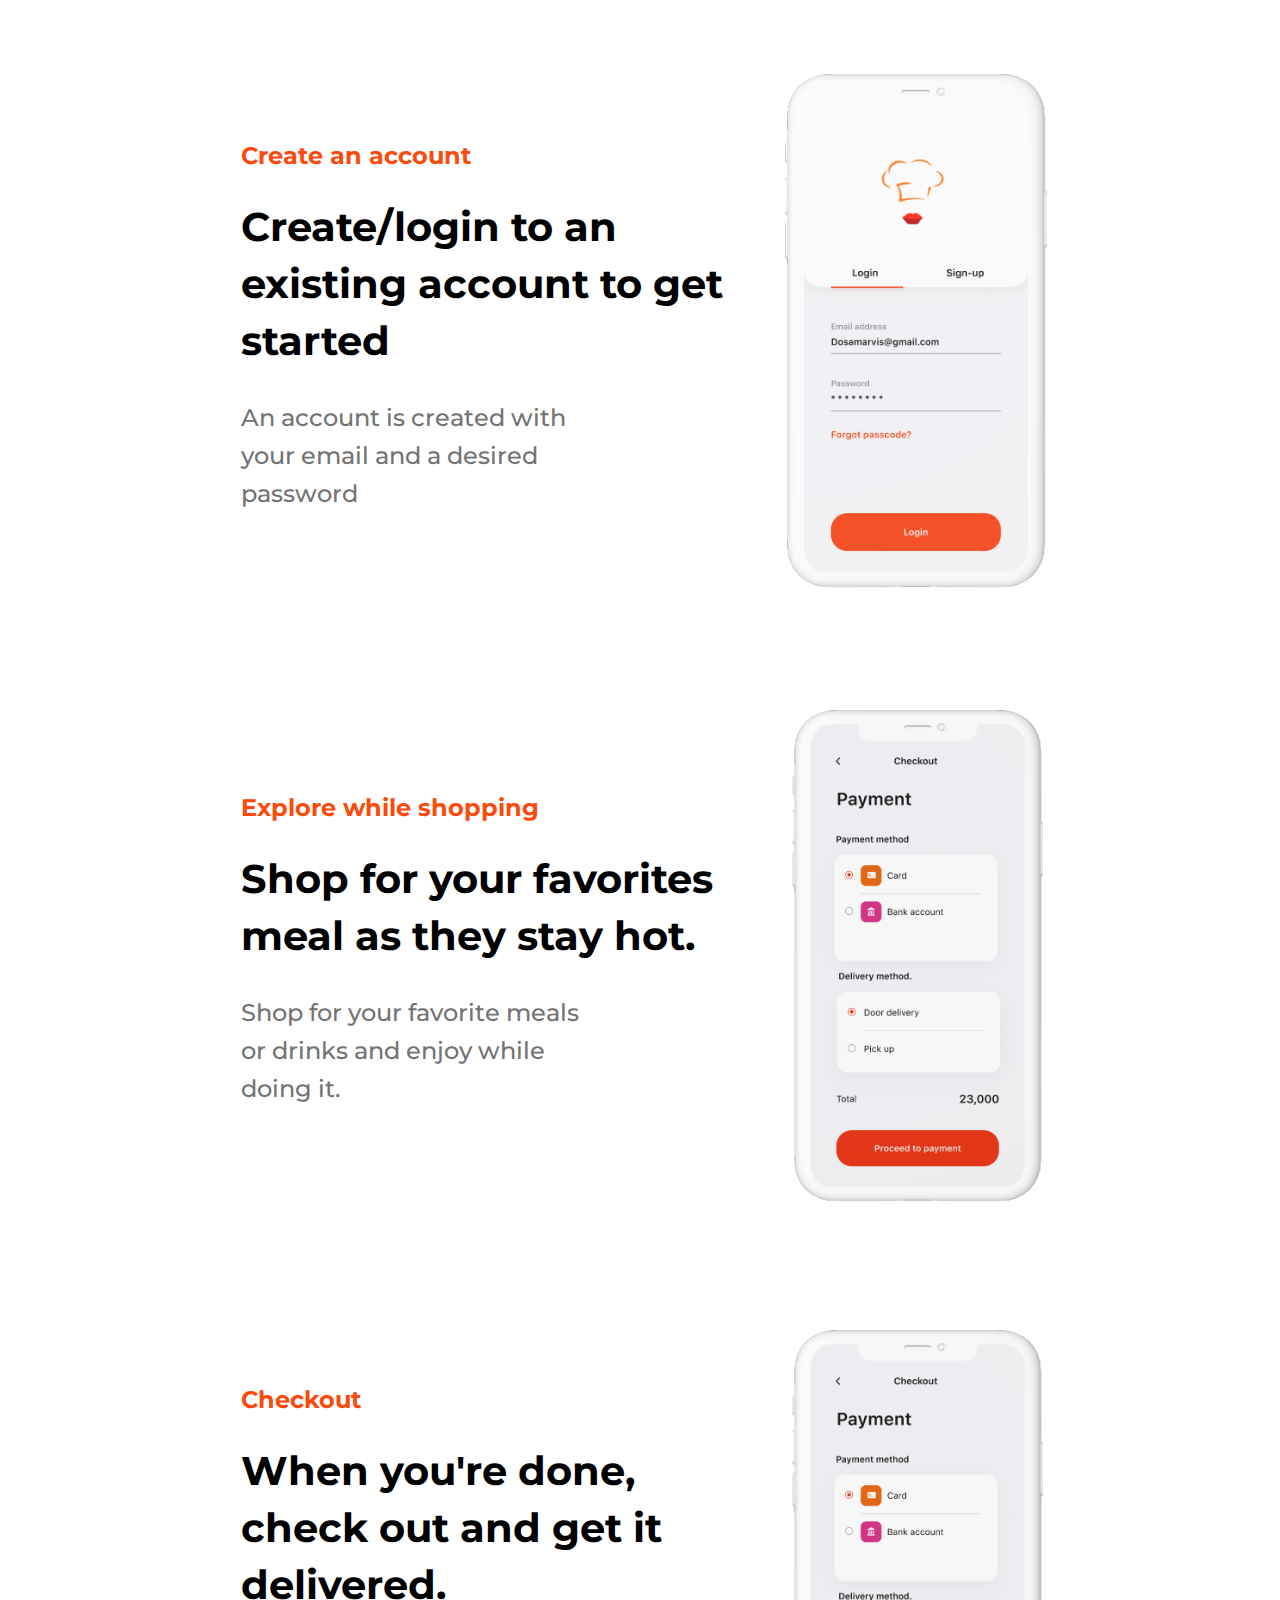
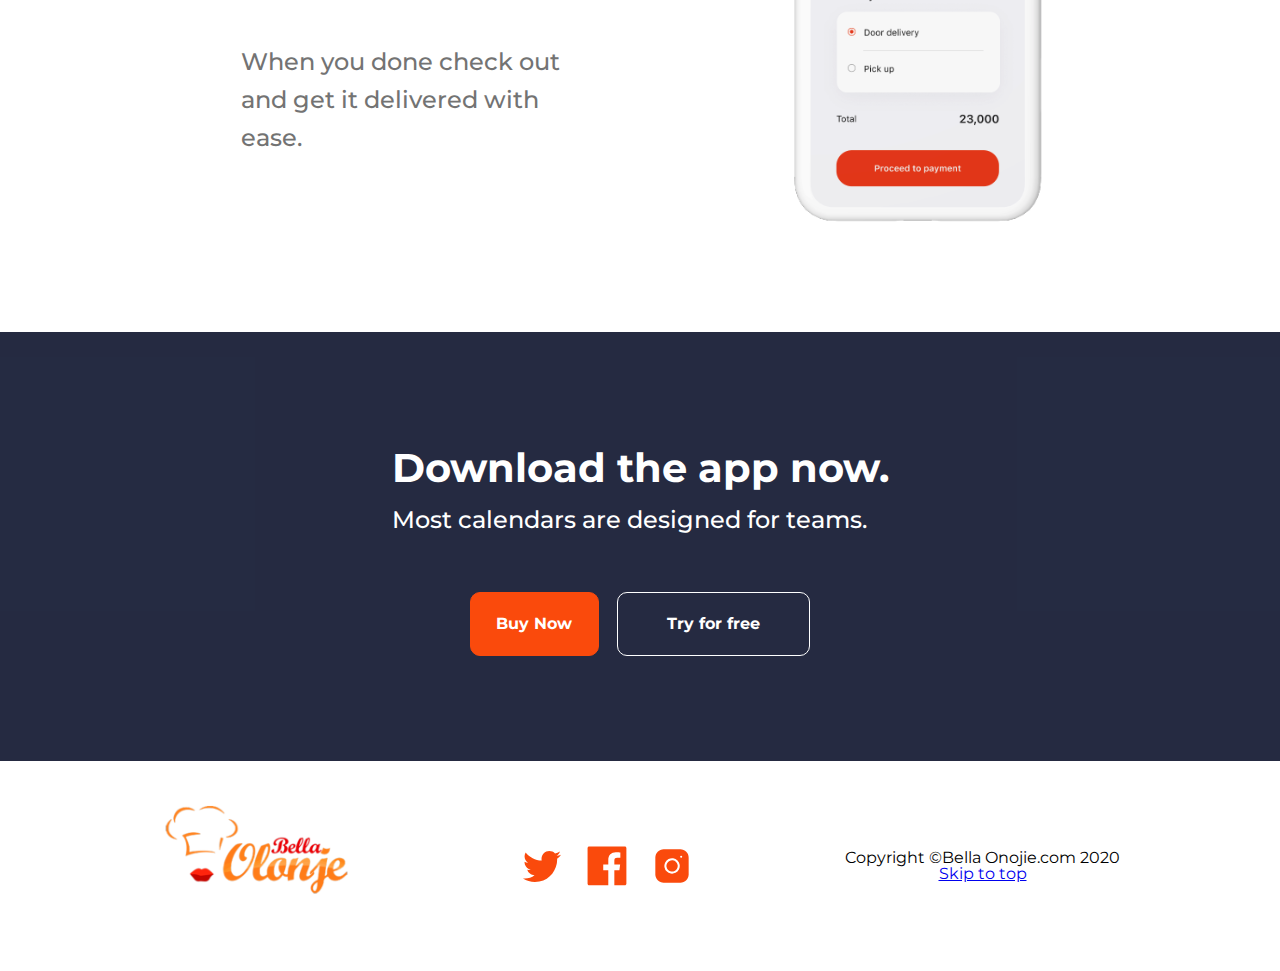
==== commit 577903b4: "adds some skip links" ====
--- a/index.html
+++ b/index.html
@@ -27,7 +27,13 @@
 <body>
     <div class="container">
         <header>
-            <nav class="main-nav">
+            <!-- Skip links -->
+            <ul class="skip-links">
+                <li><a href="#main-nav">Skip to main nav</a></li>
+                <li><a href="#main-content">Skip to main content</a></li>
+            </ul>
+
+            <nav role="navigation" class="main-nav" id="main-nav">
                 <!-- Logo -->
                 <div class="nav-symbols">
                     <picture class="logo">
@@ -41,11 +47,12 @@
                 images/logo-206.png,
                 images/logo-412.png 2x,
                 images/logo-618.png 3x" media="(min-width: 620px)">
-                        <img src="images/logo-104.png" alt="">
+                        <img src="images/logo-104.png" alt="Bella Olange's logo">
                     </picture>
                     <!-- Use a favicon for out hamburger menu. -->
+                    <!-- hides/allows nav-list to reappear on click or select -->
                     <a class="navbutton" href="javascript:void(0);" onclick="myFunction()" onselect="myFunction()"><i
-                            class="fa-solid fa-bars"></i></a>
+                            class="fa-solid fa-bars" alt="hamburger menu for main navigation"></i></a>
                 </div>
                 <!-- Nav here - Group so can be in hamburger -->
                 <ul class="nav-list" id="nav-drop">
@@ -57,36 +64,43 @@
 
             </nav>
         </header>
-        <main>
-            <!-- Header Content -->
-            <div class="mainHeader">
-                <!-- Text Content for header here -->
-                <div class="headerText">
-                    <h5>Food app</h5>
-                    <h2>Why stay hungry when
-                        you can order form Bella Onojie</h2>
-                    <h4>Download the bella onoje's food app now on</h4>
-                </div>
-
-                <!-- Button Pair -->
-                <div class="buttons-group">
-                    <button class="buttonHeader buttonOran">
-                        <h3>Playstore</h3>
-                    </button>
-                    <button class="buttonHeader buttonClear">
-                        <h3>App Store</h3>
-                    </button>
-                </div>
-            </div>
+        <main role="main" class="main-content" id="main-content">
+            <div class="mainHeader-background">
+                <!-- Header Content -->
+                <div class="mainHeader">
+                    <!-- Text Content for header here -->
+                    <div class="headerText">
+                        <h5>Food app</h5>
+                        <h2>Why stay hungry when
+                            you can order form Bella Onojie</h2>
+                        <h4>Download the bella onoje's food app now on</h4>
+                    </div>
+
+                    <!-- Button Pair -->
+                    <div class="buttons-group">
+                        <button class="buttonHeader buttonOran">
+                            <h3>Playstore</h3>
+                        </button>
+                        <button class="buttonHeader buttonClear">
+                            <h3>App Store</h3>
+                        </button>
+                    </div>
+                </div>
+            </div>
+
             <!-- MAIN PHONE PAIR -->
             <div class="twophone-div">
-                <picture class="twophones card-image">
+                <picture class="twophones">
                     <!-- Mobile Version -->
-
+                    <source srcset="
+                        images/twophones-300.png" media="(max-width: 340px)">
+                    <source srcset="
+                        images/twophones-422.png" media="(max-width: 760px)">
                     <!-- Desktop Version -->
-
-
-                    <img src="images/twophones-422.png" alt="">
+                    <source srcset="
+                        images/twophones-shadow-648-test.png" media="(min-width: 760px)">
+                    <img src="images/twophones-shadow-648-test.png"
+                        alt="Two phones, left displays the app startup screen that reads 'food for everyone', while right shows the home page of the app.">
                 </picture>
             </div>
             <!-- HOW APP WORKS & Divider SECTION -->
@@ -107,7 +121,8 @@
                         <h4>An account is created with your email and a desired password</h4>
                     </div>
                     <!-- Card Img -->
-                    <img class="card-image" src="images/phone_login-278.png" alt="mobile login page of the app.">
+                    <img class="card-image" src="images/phone_login-278.png"
+                        alt="phone that displays the mobile login page of the app.">
                 </div>
 
                 <!-- SHOPPING -->
@@ -119,7 +134,16 @@
                         <h4>Shop for your favorite meals or drinks and enjoy while doing it.</h4>
                     </div>
                     <!-- Card Img -->
-                    <img class="card-image" src="images/phone_d" alt="mobile login page of the app.">
+                    <picture>
+                        <source srcset="
+                        images/phone_payment-278.png,
+                        images/phone_payment-556.png 2x,
+                        images/phone_payment-834.png 3x
+                        ">
+                        <img class="card-image" src="images/phone_delicious-straight.png"
+                            alt="phone showing the home page of the app, featuring a search bar and dishes you can scroll through.">
+                    </picture>
+
                 </div>
 
                 <!-- CHECKOUT -->
@@ -131,19 +155,32 @@
                         <h4>When you done check out and get it delivered with ease.</h4>
                     </div>
                     <!-- Card Img -->
-                    <img class="card-image" src="images/phone_payment-278.png" alt="mobile login page of the app.">
-                </div>
-                <div class="card download">
-                    <!-- Download text -->
-                    <div class="d-text">
-                        <h2>Download the app now.</h2>
-                    <h4>Most calendars are designed for teams. </h4>
-                    
-                    </div>
-                    <!-- Buttons -->
-                    <div class="buttons-group">
-                        <button class="buttonDownload buttonOran">Buy Now</button>
-                        <button class="buttonDownload buttonClear">Try for free</button>
+                    <picture class="card-image">
+                        <!-- resolution changes -->
+                        <source srcset="
+                        images/phone_payment-278.png,
+                        images/phone_payment-556.png 2x,
+                        images/phone_payment-834.png 3x
+                        ">
+                        <img src="images/phone_payment-278.png"
+                            alt="phone showing the payment screen of the app, including payment and delivery method, total, and a confirm order button.">
+                    </picture>
+
+                </div>
+                <div class="download">
+                    <!-- div allows for background -->
+                    <div class="download-content">
+                        <!-- Download text -->
+                        <div class="d-text">
+                            <h2>Download the app now.</h2>
+                            <h4>Most calendars are designed for teams. </h4>
+
+                        </div>
+                        <!-- Buttons -->
+                        <div class="buttons-group">
+                            <button class="buttonDownload buttonOran">Buy Now</button>
+                            <button class="buttonDownload buttonClear">Try for free</button>
+                        </div>
                     </div>
                 </div>
             </div>
@@ -158,7 +195,7 @@
         images/logo-208.png,
         images/logo-416.png 2x,
         images/logo-624.png 3x" media="(min-width: 620px)">
-                <img src="images/logo-208.png" alt="">
+                <img src="images/logo-208.png" alt="Bella Olange's logo on the footer">
             </picture>
 
             <div class="socialmedia">
@@ -167,17 +204,27 @@
                 <img src="images/instagram.svg" alt="Instagram link">
             </div>
 
-            <p>Copyright &copy;Bella Onojie.com 2020</p>
+            <div class="footerText">
+                <p>Copyright &copy;Bella Onojie.com 2020</p>
+                <a class="skip-links" href="#top">Skip to top</a>
+            </div>
+
         </footer>
     </div>
-    <!-- JS allows Hamburger button to function -->
+
     <script>
+        // JS allows Hamburger button to function
         function myFunction() {
             var x = document.getElementById("nav-drop");
-            if (x.style.display === "block") {
+            // Detects screen width and displays if above screen width
+            if (window.screen.Width > 759) {
+                x.style.display = "flex";
+                // Hides if button is pressed
+            } else if (x.style.display === "flex") {
                 x.style.display = "none";
+                // returns if pressed again
             } else {
-                x.style.display = "block";
+                x.style.display = "flex";
             }
         }
     </script>
--- a/css/main.css
+++ b/css/main.css
@@ -1,20 +1,22 @@
 /* === VARIABLES AND GLOBAL VALUES === */
-:root{
+:root {
     /* Sets Primary Colour */
-    --color-primary:#FA4A0C;
+    --color-primary: #FA4A0C;
 
     /* Greys */
     --color-grey: #737373;
     --color-light-grey: #BDBDBD;
     --color-divider: #E4E4E4;
+    --color-grey-footer: #5C5C5C;
 
     /* Black/White */
     --color-black: #252B42;
     --color-white: #fff;
     --color-offwhite: #FAFAFA;
 
-    /* Miscellanious Colours */
-    --color-botbanner:#252B42;
+    /* Translucent Colours */
+    --color-botbanner: #252B4266;
+    --color-topbanner: #17101099;
     --color-transparent: #ffffff00;
     --color-grey-translucent: #73737389;
 
@@ -31,17 +33,21 @@
 /* ===== MOBILE STYLES ===== */
 .container {
     width: 100%;
+    max-width: 1540px;
+    margin: 0 auto;
     background-color: var(--color-white);
 }
 
 /* === TEXT STYLE === */
-html{
+html {
     font-family: "Montserrat", sans-serif;
     text-align: center;
     box-sizing: border-box;
 }
 
-h1, h2, h3 {
+h1,
+h2,
+h3 {
     font-weight: var(--fontweight-bold);
 }
 
@@ -54,7 +60,8 @@
     font-size: 1.5rem;
 }
 
-h4, h5 {
+h4,
+h5 {
     color: var(--color-grey);
 }
 
@@ -71,15 +78,50 @@
 
 button {
     font-family: "Montserrat", sans-serif;
-}
-
-/* === MOBILE NAV STYLES === */
+    transform: scale(1);
+    transition: transform 0.5s;
+}
+
+/* === ACCESSIBILITY === */
+/* Hides skip links when not tabbed. */
+.skip-links {
+    list-style: none;
+    margin: 0;
+    padding: 0;
+}
+
+.skip-links a {
+    position: absolute;
+    top: -3em;
+    background-color: black;
+    color: white;
+    padding: .5em 1em;
+    font-weight: bold;
+}
+
+/* Displays the skip links when user is focused on them. */
+.skip-links a:focus {
+    top: 0;
+}
+
+/* === ANIMATION === */
+
+button:hover, button:focus {
+    transform: scale(1.05);
+}
+
+/*========================================================
+                    MOBILE STYLES
+ ==========================================================*/
+
+
+/* === NAV STYLES === */
 
 /* Arranges nav items in a manner that they can remain in place while being called. */
 .main-nav {
     padding: 17px 16px 17px 16px;
     margin: 0 auto;
-    width: 90%;
+    width: 80%;
     overflow: hidden;
 }
 
@@ -101,24 +143,27 @@
     width: 100%;
     list-style: none;
     flex-direction: column;
-
 }
 
 /* adds padding to nav list */
 .nav-list li {
     padding: 15px;
+    transform: scale(1);
+    transition: transform 0.5s;
 }
 
 /* styles the links in the nav */
-.nav-list a{
+.nav-list a {
     width: 100%;
     font-weight: var(--fontweight-med);
     text-decoration: none;
     color: var(--color-black);
+    transform: scale(1);
+    transition: transform 0.5s;
 }
 
 /* styles the Current page link the primary colour with the same priority as the colour given to all the links in the nav */
-.nav-list .current{
+.nav-list .current {
     color: var(--color-primary)
 }
 
@@ -133,10 +178,16 @@
 }
 
 /* styles the hamburger menu and the nav-list items when hovered or focused on */
-.nav-list li:hover, .nav-list a:focus, .navbutton:hover, .navbutton:focus {
+.nav-list li:hover,
+.nav-list li:focus,
+.navbutton:hover,
+.navbutton:focus {
     background-color: var(--color-divider);
-    border: none    ;    
-}
+    border: none;
+    transform: scale(1.1);  
+}
+
+
 
 /* === MAIN HEADER STYLES === */
 
@@ -155,13 +206,24 @@
     display: flex;
     flex-direction: column;
     gap: 15px;
+    margin: 0 auto;
+    width: 95%;
+}
+
+/* Adds space above the header text */
+.headerText h2 {
+    line-height: var(--lineheight-h2)
 }
 
 /* moves twophones up into the Header Space */
 .twophones {
     position: relative;
-    top: -200px;
     right: 16px;
+}
+
+/* reduces size of area after twophone because of movement upwards */
+.twophone-div {
+    height: 375px;
 }
 
 /* Displays the header buttons in a flex grid and centers them. */
@@ -199,6 +261,13 @@
     border: solid 1px var(--color-primary);
 }
 
+/* Styles "how the app works" */
+.appworks p {
+    margin: 50px 0;
+    font-weight: var(--fontweight-med);
+    font-size: 24px;
+}
+
 /* Styles HR for Mobile */
 hr {
     border: solid 3px var(--color-divider);
@@ -209,6 +278,7 @@
 
 /* displays cards in flex and gives them a gap between */
 .contentcards {
+    margin: 60px 0 0 0;
     display: flex;
     flex-direction: column;
     gap: 60px;
@@ -223,23 +293,78 @@
     width: 90%;
 }
 
+/* styles h2 found in cards */
 .card h2 {
     line-height: var(--lineheight-h2);
 }
 
+/* styles h3 found in cards */
 .card h3 {
     color: var(--color-primary);
 }
 
+/* styles h4 found in cards */
 .card h4 {
     margin: 0 auto;
     width: 70%;
     line-height: var(--lineheight-h4);
 }
 
+/* Adds drop shadow and slight margin to all content images */
 .card-image {
+    margin: 20px 0;
     filter: drop-shadow(#2E040426 50px 30px 150px 0px);
 }
+
+    /* Mainheader anim: slides in on first load */
+    @keyframes slide-in-right {
+        0% {
+            transform: translate(-100px);
+        }
+        80% {
+            transform: translate(1px);
+        }
+        100%{
+            transform: translate(0px);
+        }
+    }
+
+    @keyframes slide-in-left {
+        0% {
+            transform: translate(100px);
+        }
+        80% {
+            transform: translate(-1px);
+        }
+        100%{
+            transform: translate(0px);
+        }
+    }
+
+/* 
+    NOTE: Tried to get a slide in animation working on the cards as you scrolled by, it required more JS than I'd hoped it would.
+
+    makes content cards odd picture on left, while keeping the picture on the right
+    .contentcards .card:nth-child(odd) {
+        flex-direction: row-reverse;
+        margin: 0 auto;
+        right: 25%;
+    }
+
+    .contentcards .card:nth-child(odd) {
+        animation: slide-in-right;
+        animation-duration: 1.5s;
+    }
+
+    .contentcards .card:nth-child(even) {
+        animation: slide-in-left;
+        animation-duration: 1.5s;
+    } */
+
+    .nav-list {
+        animation: slide-in-left;
+        animation-duration: 1s;
+    }
 
 /* === DOWNLOAD SECTION STYLES === */
 
@@ -247,6 +372,7 @@
     padding: 110px 24px 110px 24px;
     background-color: var(--color-black);
 }
+
 
 .download h2 {
     color: var(--color-white);
@@ -265,13 +391,18 @@
 }
 
 /* organizes download button group */
-.download .buttons-group{
+.download .buttons-group {
     display: flex;
     flex-direction: row;
     justify-content: space-between;
     margin: 0 auto;
     width: 80%;
+    max-width: 340px;
     gap: 13px;
+}
+
+.d-text {
+    margin: 0 0 30px 0;
 }
 
 /* styles download clear CTA button */
@@ -296,6 +427,10 @@
     justify-content: center;
 }
 
+footer .logo {
+    display: none;
+}
+
 .socialmedia {
     display: flex;
     flex-direction: row;
@@ -304,7 +439,278 @@
     width: 170px;
 }
 
-footer p{
+.socialmedia img {
+    width: 40px;
+    height: 40px;
+}
+
+footer text {
+    font-family: "Roboto", sans-serif;
+    color: var(--color-grey-footer);
     padding: 0px, 10px, 0px, 10px;
     font-size: 0.75rem;
+}
+
+
+@media screen and (min-width: 340px) {
+    .twophones {
+        top: -120px;
+    }
+}
+
+@media screen and (min-width: 400px) {
+    .twophones {
+        top: -150px;
+    }
+}
+
+@media screen and (min-width: 465px) {
+    .twophones {
+        top: -225px;
+    }
+}
+
+
+/*========================================================
+                    DESKTOP STYLES
+ ==========================================================*/
+
+@media screen and (min-width: 760px) {
+
+    /* === TEXT STYLE === */
+
+    /* === NAV STYLES === */
+    .main-nav {
+        display: flex;
+        flex-direction: row;
+        justify-content: space-between;
+        width: 80%;
+        overflow: visible;
+    }
+
+    /* gets rid of hambrug menu */
+    .navbutton {
+        display: none;
+    }
+
+    /* Shrinks nav-symbols down to allow nav list to fit */
+    .nav-symbols {
+        width: fit-content;
+    }
+
+    /* allows nav-list to display */
+    #nav-drop {
+        display: flex;
+    }
+
+    /* converts nav-list to a row */
+    .nav-list {
+        flex-direction: row;
+        justify-content: space-between;
+        align-items: center;
+        width: 50%;
+        margin: 0 0;
+    }
+
+    /* === MAIN HEADER STYLES === */
+
+    .mainHeader-background {
+        background: var(--color-offwhite) url(/images/header-background-1540.jpg) no-repeat center;
+    }
+
+    .mainHeader {
+        justify-content: center;
+        height: 619px;
+        margin: 0 auto;
+        color: var(--color-white);
+        background: var(--color-topbanner);
+    }
+
+    .headerText {
+        padding: 0;
+    }
+
+    .mainHeader h2 {
+        font-size: 3.625rem;
+        width: 75%;
+        margin: 0 auto;
+    }
+
+    .mainHeader h4, .mainHeader h5 {
+        color: var(--color-white);
+        font-size: 1.5rem;
+    }
+
+    .mainHeader .buttons-group {
+        flex-direction: row;
+    }
+
+    .mainHeader .buttonClear {
+        color: var(--color-white);
+        border: solid 1px var(--color-white);
+    }
+
+    .twophones {
+        position: relative;
+        top: -100px;
+        right: 100px;
+    }
+    
+    /* reduces size of area after twophone because of movement upwards */
+    .twophone-div {
+        height: 675px;
+    }
+    
+
+    /* swaps order of hr and appworks p */
+    .appworks {
+        display: flex;
+        flex-direction: column-reverse;
+    }
+
+    /* Styles hr */
+    hr {
+        width: 60%;
+    }
+
+    /* Gives appworks alternate font */
+    .appworks p {
+        font-family: "Poppins", sans-serif;
+        font-size: 2.75rem;
+    }
+
+    /* === CARD SECTION STYLES === */
+
+    .contentcards {
+        text-align: left;
+        gap: 100px;
+    }
+
+    /* Styles cards for desktop and ensures minimum space */
+    .card {
+        width: 65%;
+        margin: 0 auto;
+        display: flex;
+        flex-direction: row;
+        justify-content: space-between;
+        align-items: center;
+        gap: 20px;
+        /* gap: 170px; */
+        /* left: 50%; */
+    }
+
+    .card-image {
+        margin: 0;
+    }
+
+    .cardText {
+        width: 60%;
+        max-width: 568px;
+    }
+
+    .cardText h4 {
+        margin: 0;
+    }
+
+    .cardText h4,
+    .cardText h2 {
+        padding: 0;
+    }
+
+    /* === DOWNLOAD SECTION STYLES === */
+
+    /* styles background */
+    .download {
+        padding: 0;
+        background: var(--color-black) url(/images/download-app-background-1440_x_2174.jpg) no-repeat center;
+        width: 100%;
+        max-width: 1440px;
+        margin: 0 auto;
+    }
+
+    /* Styles text and overlay screen */
+    .download-content {
+        height: 209px;
+        display: flex;
+        position: relative;
+        flex-direction: column;
+        justify-content: center;
+        align-items: center;
+        padding: 110px 0px 110px 0px;
+        top: 0;
+        left: 0;
+        width: 100%;
+        max-width: 1440px;
+        gap: 20px;
+        background: var(--color-botbanner);
+    }
+
+    .download h4 {
+        color: var(--color-white);
+    }
+
+    .download .buttons-group {
+        width: 340px;
+        gap: 18px;
+    }
+
+    /* === FOOTER STYLES === */
+
+    footer {
+        width: 75%;
+        margin: 30px auto;
+        display: flex;
+        flex-direction: row;
+        align-content: center;
+    }
+
+    .socialmedia {
+        display: flex;
+        flex-direction: row;
+        justify-content: space-between;
+        margin: 0 auto;
+        width: 170px;
+        align-self: center;
+    }
+
+    footer .logo {
+        display: block;
+    }
+
+    .footerText {
+        align-self: center;
+        align-items: center;
+    }
+}
+
+/* adjusts position of twophones due to h2 movement */
+@media screen and (min-width: 851px){
+    .twophones {
+        position: relative;
+        top: -100px;
+        right: 100px;
+    }
+}
+/* same as above */
+@media screen and (min-width: 867px){
+    .twophones {
+        position: relative;
+        top: -120px;
+    }
+}
+
+/* same as above */
+@media screen and (min-width: 1179px){
+    .twophones {
+        position: relative;
+        top: -120px;
+    }
+}
+
+/* same as above */
+@media screen and (min-width: 1190px){
+    .twophones {
+        position: relative;
+        top: -150px;
+    }
 }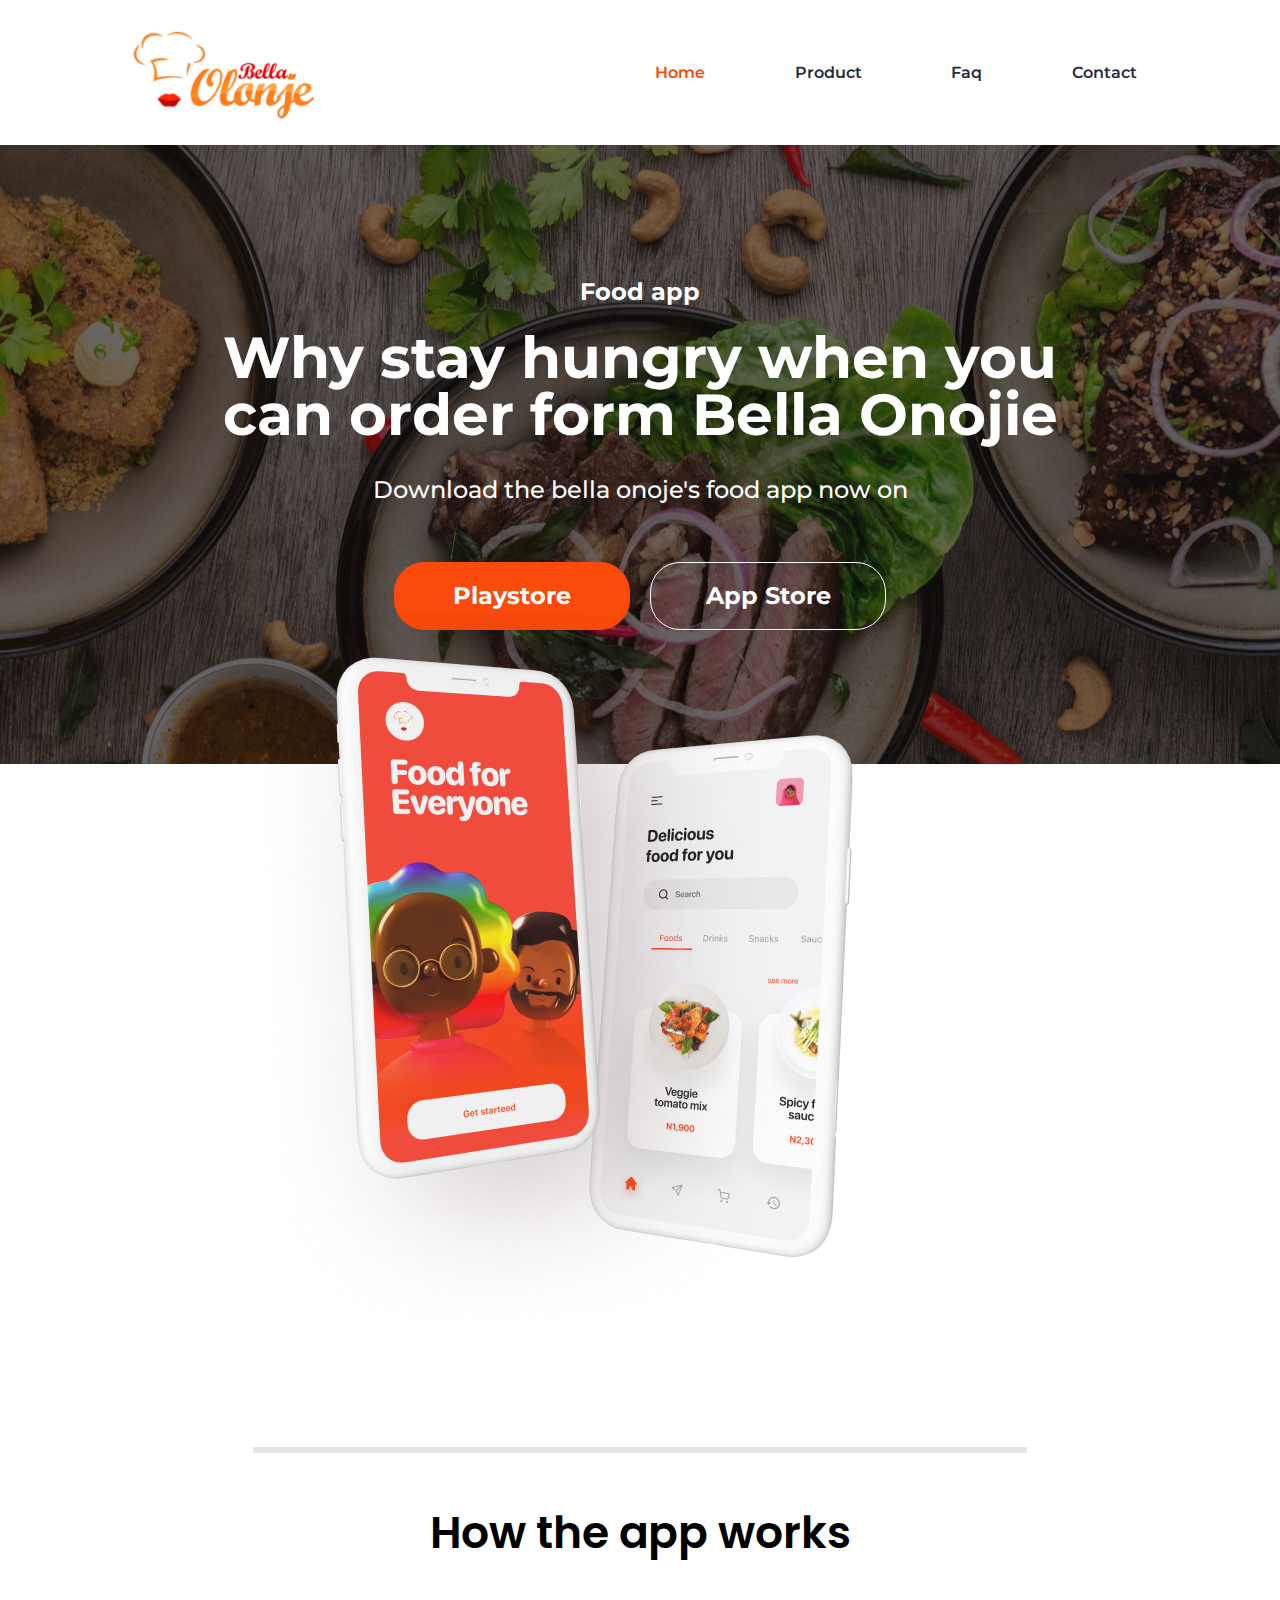
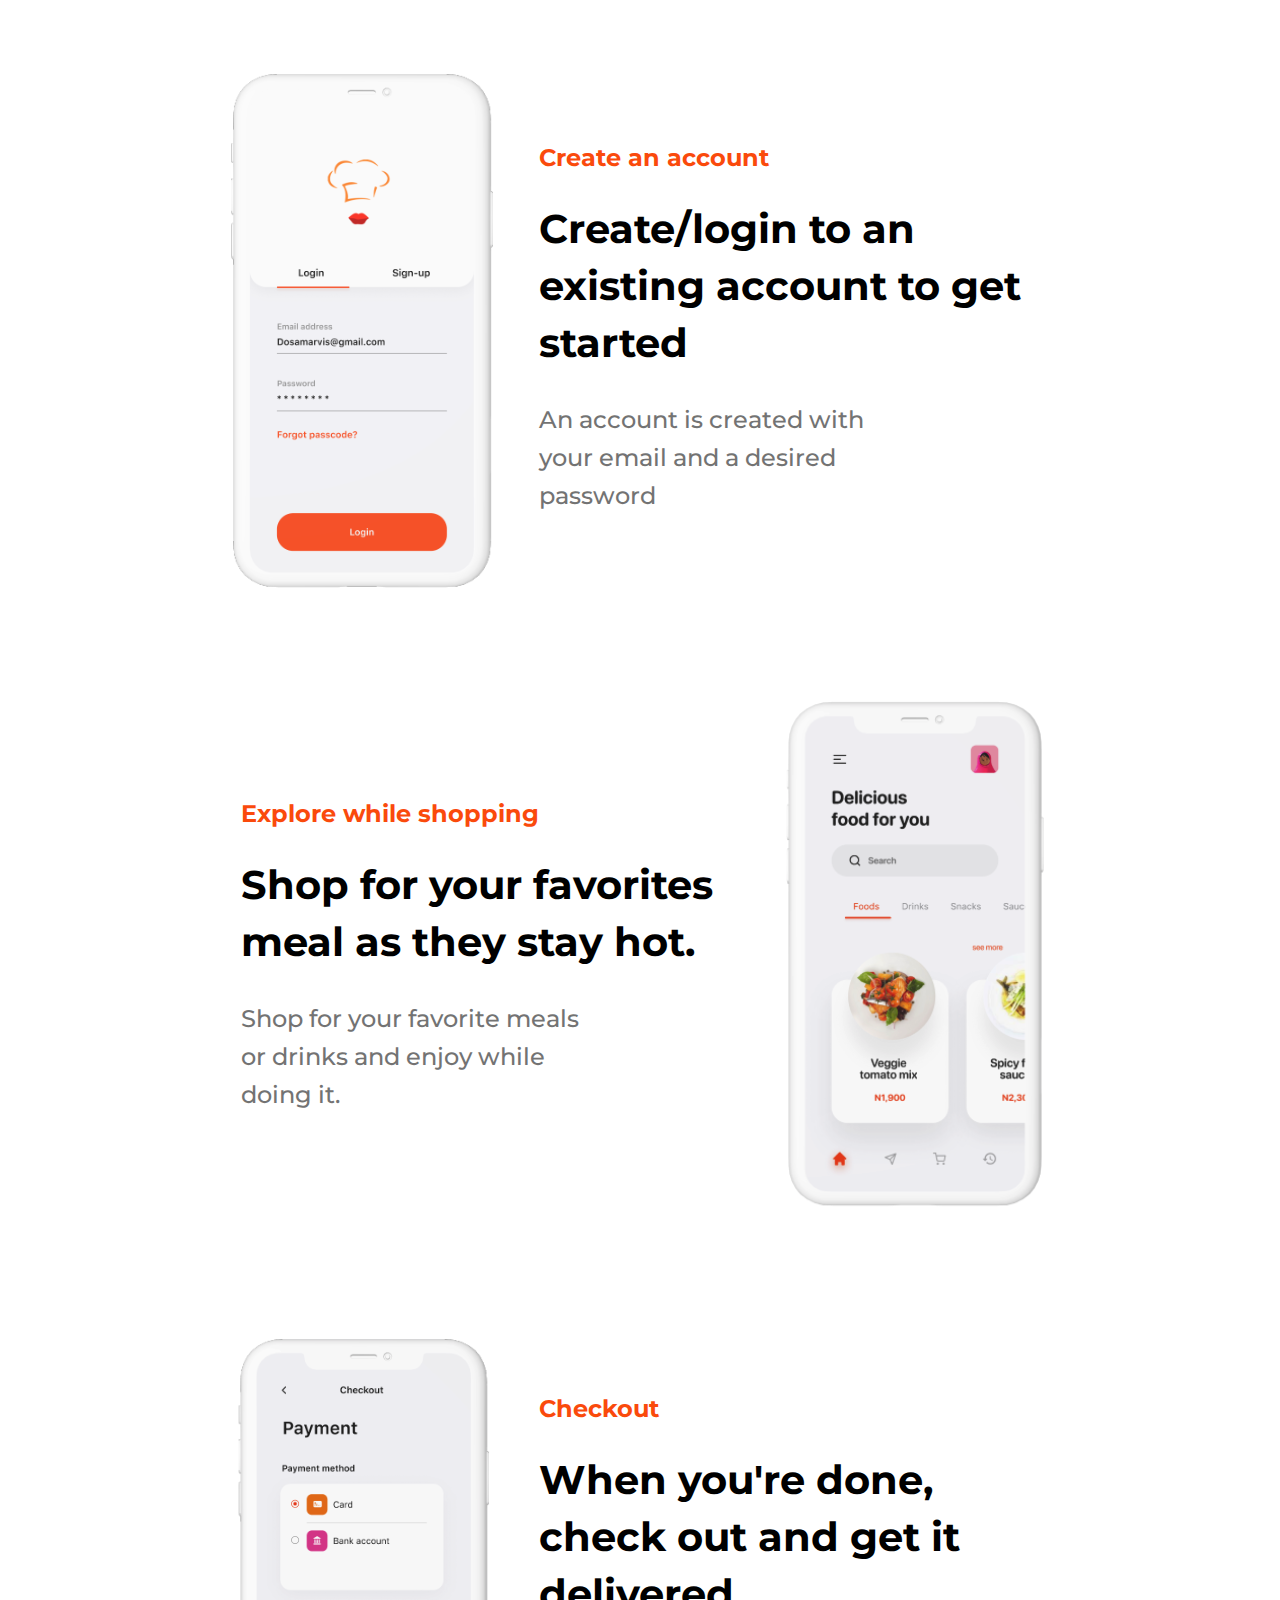
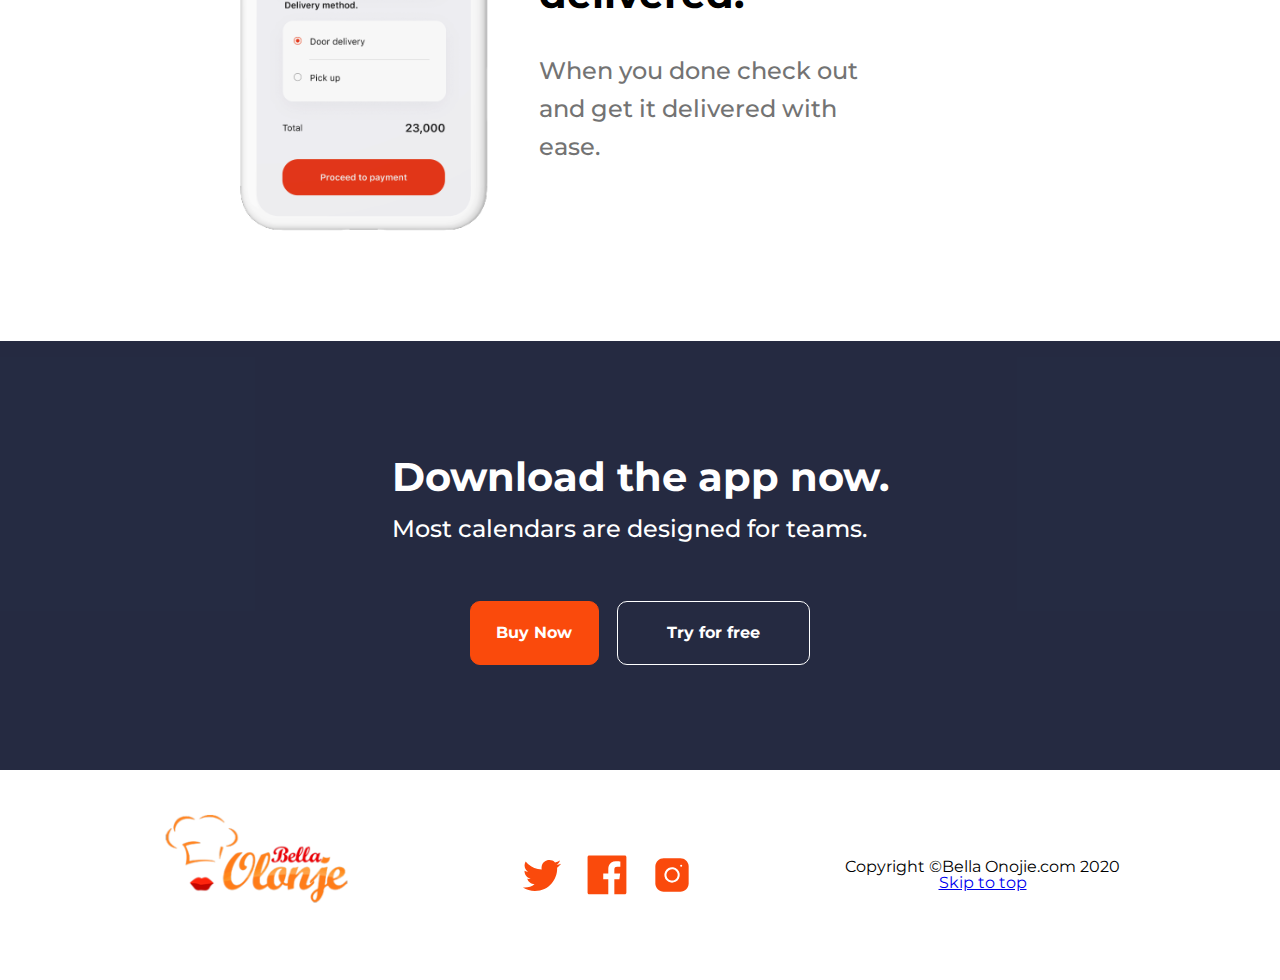
==== commit e5dbbdf0: "adds some responsive imagery" ====
--- a/index.html
+++ b/index.html
@@ -121,8 +121,16 @@
                         <h4>An account is created with your email and a desired password</h4>
                     </div>
                     <!-- Card Img -->
-                    <img class="card-image" src="images/phone_login-278.png"
-                        alt="phone that displays the mobile login page of the app.">
+                    <picture class="card-image">
+                        <source srcset="
+                        images/phone_login-278.png,
+                        images/phone_login-556.png 2x,
+                        images/phone_login-834.png 3x
+                        ">
+                        <img src="images/phone_login-278.png"
+                            alt="phone that displays the mobile login page of the app.">
+                    </picture>
+
                 </div>
 
                 <!-- SHOPPING -->
@@ -134,13 +142,13 @@
                         <h4>Shop for your favorite meals or drinks and enjoy while doing it.</h4>
                     </div>
                     <!-- Card Img -->
-                    <picture>
-                        <source srcset="
-                        images/phone_payment-278.png,
-                        images/phone_payment-556.png 2x,
-                        images/phone_payment-834.png 3x
+                    <picture class="card-image">
+                        <source srcset="
+                        images/phone_delicious-straight-278.png,
+                        images/phone_delicious-straight-556.png 2x,
+                        images/phone_delicious-straight-834.png 3x
                         ">
-                        <img class="card-image" src="images/phone_delicious-straight.png"
+                        <img src="images/phone_delicious-straight.png"
                             alt="phone showing the home page of the app, featuring a search bar and dishes you can scroll through.">
                     </picture>
 
--- a/css/main.css
+++ b/css/main.css
@@ -106,8 +106,8 @@
 
 /* === ANIMATION === */
 
-button:hover, button:focus {
-    transform: scale(1.05);
+button:hover, button:focus, .nav-list a:hover, .nav-list:focus {
+    transform: scale(1.15);
 }
 
 /*========================================================
@@ -184,7 +184,7 @@
 .navbutton:focus {
     background-color: var(--color-divider);
     border: none;
-    transform: scale(1.1);  
+    transform: scale(1.5);  
 }
 
 
@@ -232,7 +232,7 @@
     width: fit-content;
     display: flex;
     flex-direction: column;
-    gap: 15px;
+    gap: 20px;  
 }
 
 /* Lays out size and shape of header buttons */
@@ -341,16 +341,16 @@
         }
     }
 
-/* 
-    NOTE: Tried to get a slide in animation working on the cards as you scrolled by, it required more JS than I'd hoped it would.
-
-    makes content cards odd picture on left, while keeping the picture on the right
+    /* makes content cards odd picture on left, while keeping the picture on the right */
     .contentcards .card:nth-child(odd) {
         flex-direction: row-reverse;
         margin: 0 auto;
         right: 25%;
     }
 
+/* 
+    NOTE: Tried to get a slide in animation working on the cards as you scrolled by, it required more JS than I'd hoped it would.
+
     .contentcards .card:nth-child(odd) {
         animation: slide-in-right;
         animation-duration: 1.5s;
@@ -364,6 +364,13 @@
     .nav-list {
         animation: slide-in-left;
         animation-duration: 1s;
+    }
+
+
+    .round-image {
+        width: 300px;
+        height: 300px;
+        border-radius: 50%;
     }
 
 /* === DOWNLOAD SECTION STYLES === */
@@ -451,6 +458,9 @@
     font-size: 0.75rem;
 }
 
+/* === CONTACT FORM STYLES === */
+
+/* Adjusts for some spacing changes with the twophone image and the text above */
 
 @media screen and (min-width: 340px) {
     .twophones {
